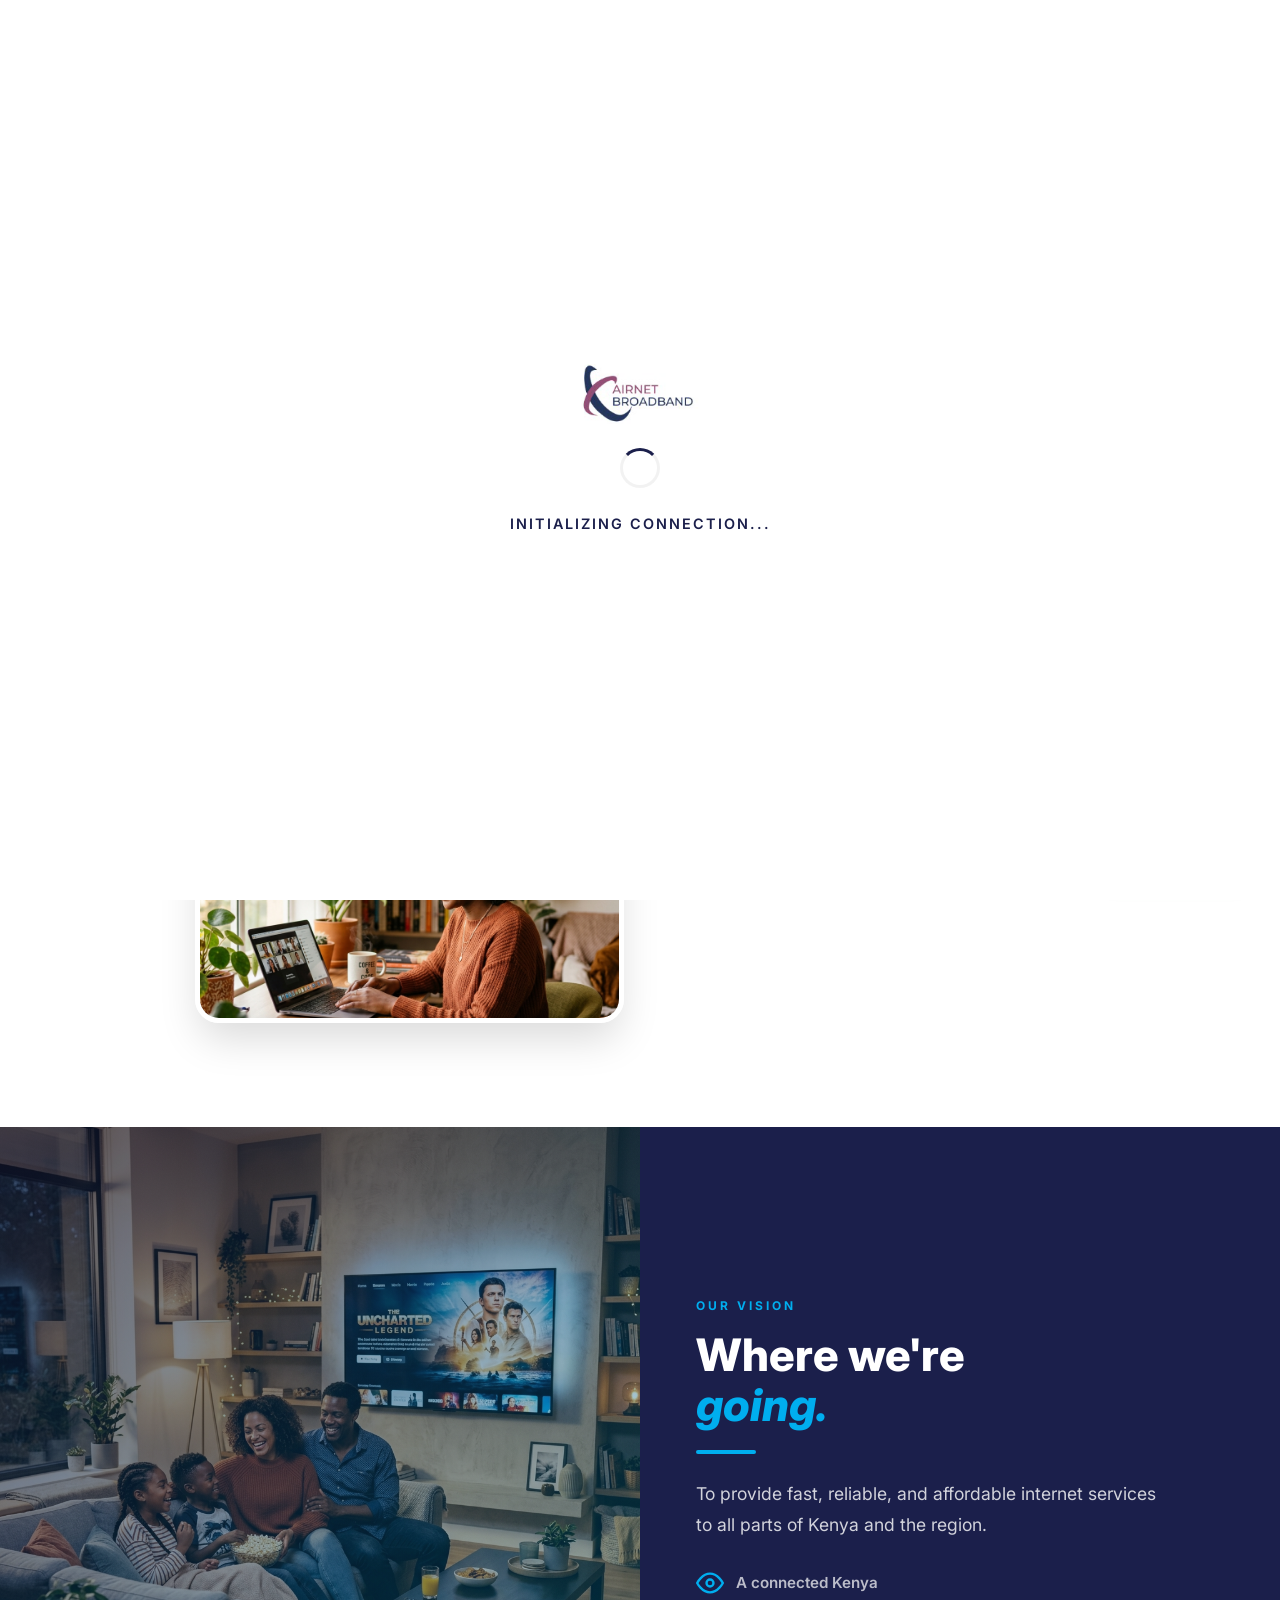
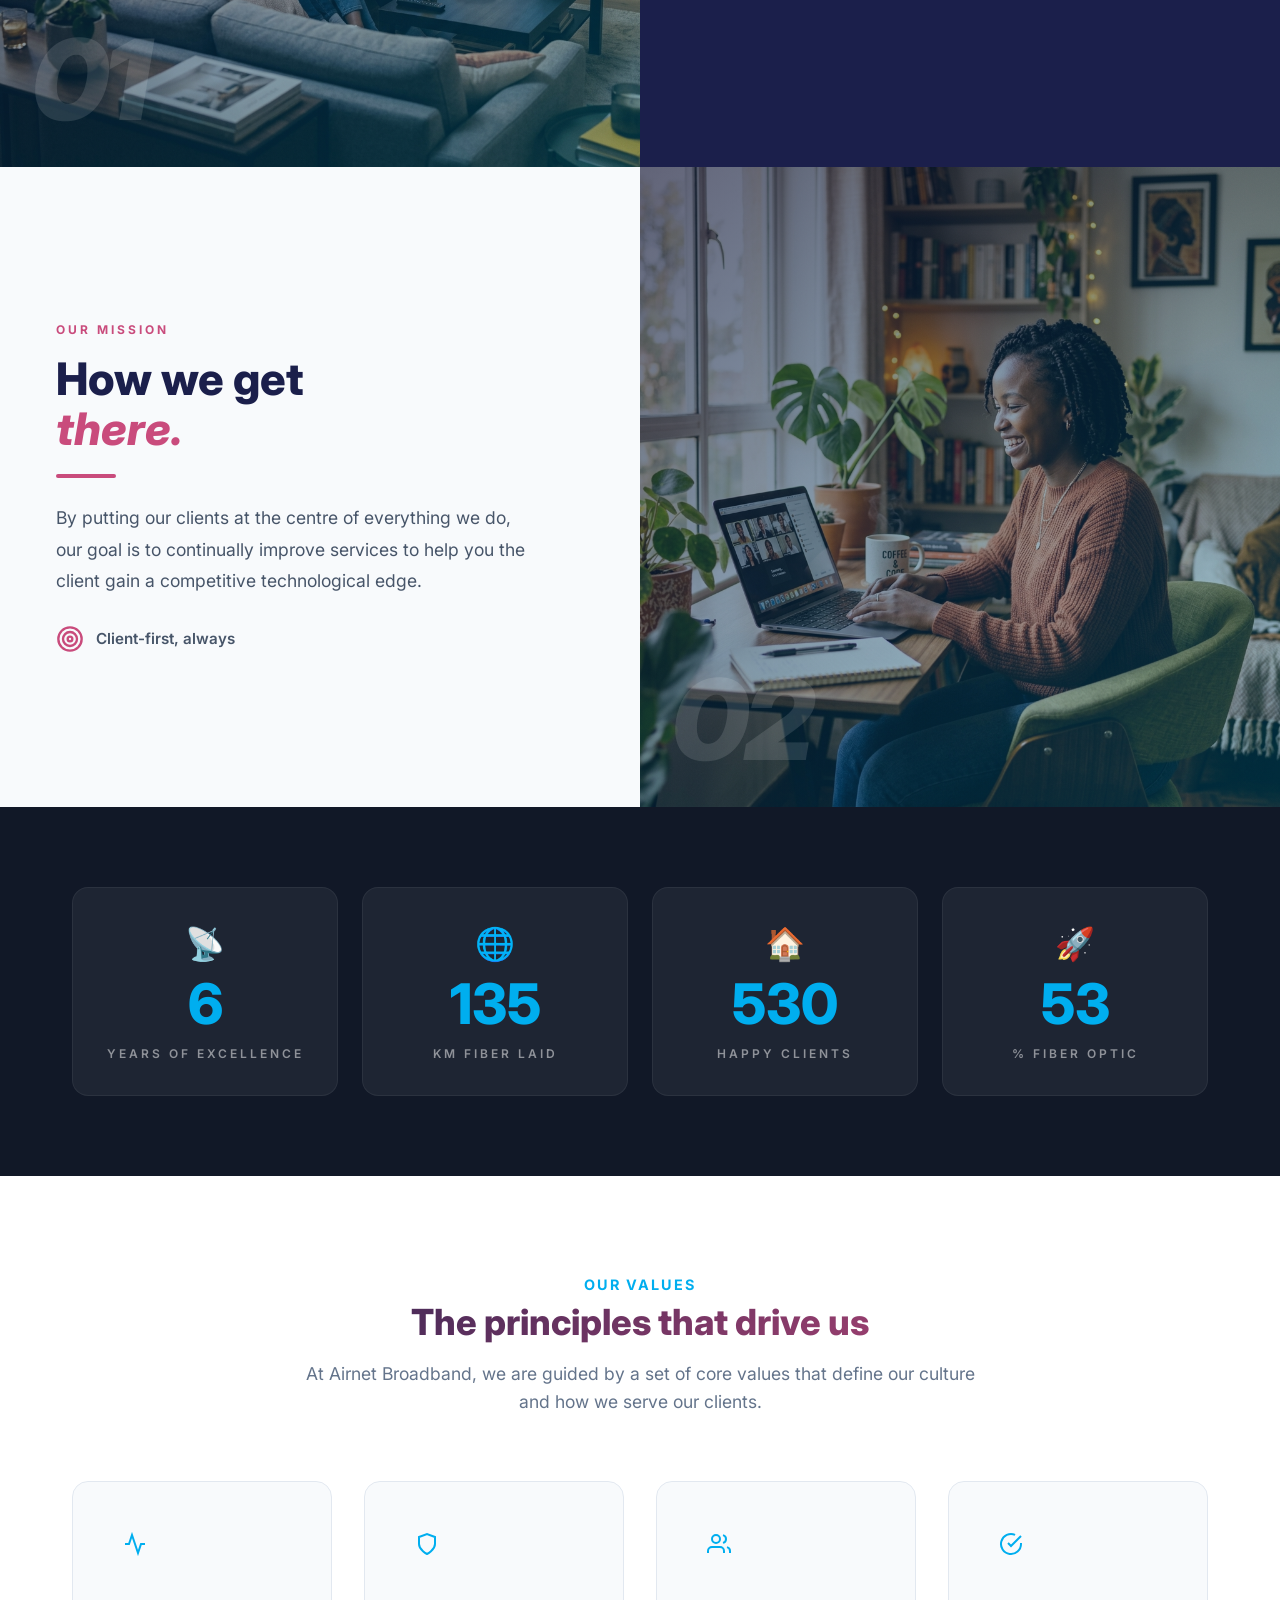
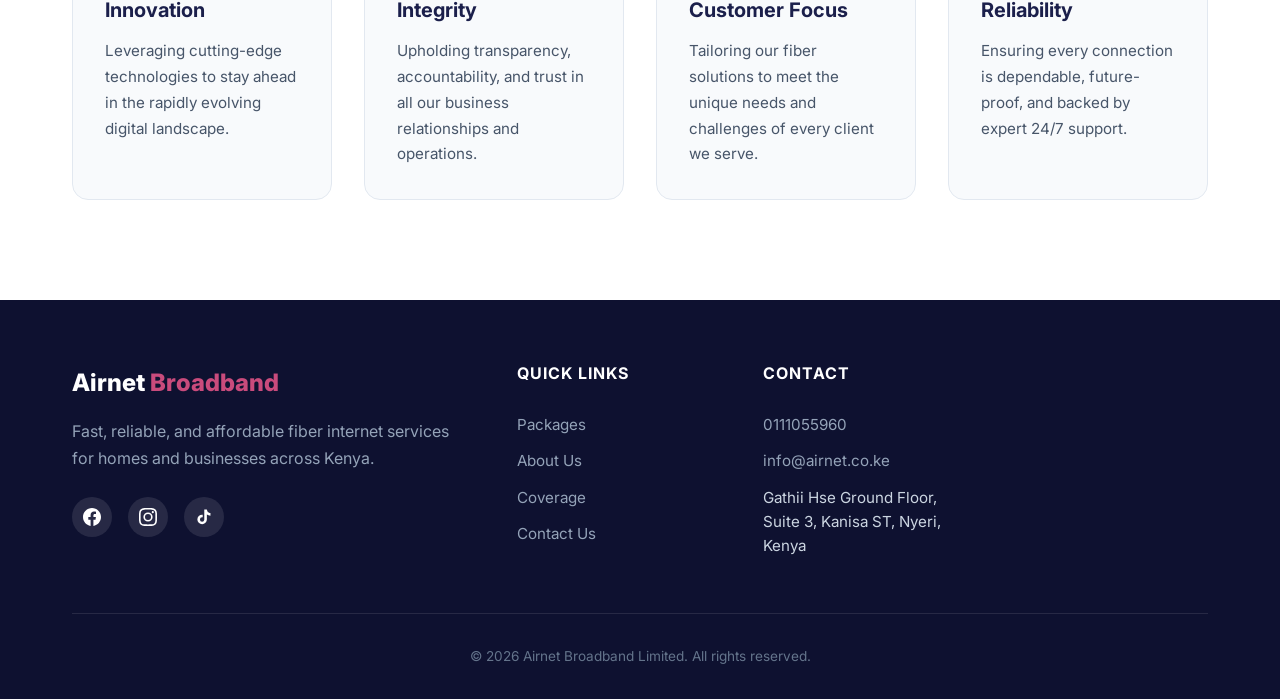
==== about.html @ 19ee801a "Update Instagram and TikTok social media links" ====
<!DOCTYPE html>
<html lang="en">
<head>
  <meta charset="UTF-8">
  <meta name="viewport" content="width=device-width, initial-scale=1.0">
  <meta name="description" content="Airnet Broadband - Fast, reliable, and affordable fiber internet services in Kenya.">
  <title>About Us | Airnet Broadband</title>
  <link rel="stylesheet" href="css/airnet-style.css">
  <link rel="icon" type="image/png" href="assets/logo.png">
</head>
<body>
  <!-- Preloader -->
  <div id="preloader" class="preloader">
    <div class="preloader-content">
      <div class="logo-wrapper">
        <img src="assets/airnet_logo_vector.svg" alt="Airnet Broadband" onerror="this.src='assets/logo.png'">
        <div class="logo-shimmer"></div>
      </div>
      <div class="loader-spinner"></div>
      <p>Initializing Connection...</p>
    </div>
  </div>

  <!-- Embedded Content Data (Fallback) -->
  <script>
    window.AIRNET_DATA = {
      "company": {
        "name": "Airnet Broadband",
        "tagline": "Fast. Reliable. Affordable Internet",
        "about": "AirNet Broadband Limited is a privately owned Kenyan Internet Service Provider (ISP) offering Fiber and wireless internet services in Kenya.",
        "vision": "To provide fast, reliable, and affordable internet services to all parts of Kenya and the region.",
        "mission": "By putting our clients at the centre of everything we do, our goal is to continually improve services to help you the client gain a competitive technological edge."
      },
      "contact": {
        "phone": "0111055960",
        "whatsapp": "254711859885",
        "supportEmail": "info@airnet.co.ke",
        "operationsEmail": "operations@airnet.co.ke",
        "location": "Gathii Hse Ground Floor, Suite 3, Kanisa ST, Nyeri, Kenya",
        "socialMedia": { "facebook": "https://facebook.com/airnetke", "instagram": "https://www.instagram.com/airnetke?igsh=MWVpNWZsZzNxcWdibA==", "tiktok": "https://www.tiktok.com/@airnetke?_r=1&_t=ZS-95uq0iwRGdN" }
      }
    };
  </script>

  <!-- Top Bar -->
  <div class="top-bar">
    <div class="container">
      <div class="top-bar-left">
        <a href="#" id="topbar-phone">
          <svg width="14" height="14" viewBox="0 0 24 24" fill="none" stroke="currentColor" stroke-width="2"><path d="M22 16.92v3a2 2 0 0 1-2.18 2 19.79 19.79 0 0 1-8.63-3.07 19.5 19.5 0 0 1-6-6 19.79 19.79 0 0 1-3.07-8.67A2 2 0 0 1 4.11 2h3a2 2 0 0 1 2 1.72c.127.96.361 1.903.7 2.81a2 2 0 0 1-.45 2.11L8.09 9.91a16 16 0 0 0 6 6l1.27-1.27a2 2 0 0 1 2.11-.45c.907.339 1.85.573 2.81.7A2 2 0 0 1 22 16.92z"/></svg>
          <span id="topbar-phone-text"></span>
        </a>
        <a href="#" id="topbar-email">
          <svg width="14" height="14" viewBox="0 0 24 24" fill="none" stroke="currentColor" stroke-width="2"><path d="M4 4h16c1.1 0 2 .9 2 2v12c0 1.1-.9 2-2 2H4c-1.1 0-2-.9-2-2V6c0-1.1.9-2 2-2z"/><polyline points="22,6 12,13 2,6"/></svg>
          <span id="topbar-email-text"></span>
        </a>
      </div>
      <div class="top-bar-right">
        <div class="top-bar-social" id="topbar-social"></div>
      </div>
    </div>
  </div>

  <!-- Navigation -->
  <nav class="navbar" id="navbar">
    <div class="container">
      <a href="index.html" class="nav-logo">
        <img src="assets/logo.png" alt="Airnet Broadband" onerror="this.style.display='none'">
        <div class="nav-logo-text">Airnet <span>Broadband</span></div>
      </a>
      <div class="nav-links" id="nav-links">
        <a href="index.html#packages">Packages</a>
        <a href="services.html">Services</a>
        <a href="about.html" class="active">About Us</a>
        <a href="index.html#coverage">Coverage</a>
        <a href="contact.html">Contact</a>
        <a href="contact.html" class="btn btn-primary nav-cta">Book a Consultation</a>
      </div>
      <div class="hamburger" id="hamburger">
        <span></span>
        <span></span>
        <span></span>
      </div>
    </div>
  </nav>
  <div class="nav-overlay" id="nav-overlay"></div>

  <!-- ===== ABOUT HERO ===== -->
  <section class="hero-sub" style="background: linear-gradient(rgba(14, 17, 48, 0.8), rgba(14, 17, 48, 0.8)), url('assets/hero-bg.png'); padding: 120px 0 80px; text-align: center; color: var(--white);">
    <div class="container">
      <h1 class="fade-in" style="color: var(--white); font-size: 3.5rem; font-weight: 800; margin-bottom: 1rem;">Our Story</h1>
      <p class="fade-in" style="max-width: 700px; margin: 0 auto; opacity: 0.9; font-size: 1.2rem;">Connecting communities and empowering businesses with world-class fiber connectivity.</p>
    </div>
  </section>

  <!-- ===== ABOUT SECTION ===== -->
  <section class="section" id="about">
    <div class="container">
      <div class="about-grid">
        <div class="about-images reveal-left">
          <img src="assets/about-1.png" alt="Family streaming movie" class="about-img-main">
          <img src="assets/about-2.png" alt="Professional working" class="about-img-float">
          <div class="about-experience-badge">
            <span class="badge-number">100%</span>
            <span class="badge-text">Fiber Optic<br>Network</span>
          </div>
        </div>
        <div class="about-text-content reveal-right">
          <h3 class="about-subtitle" style="color: var(--sky-blue);">Who We Are</h3>
          <h2 class="about-title">Experience the future of connectivity.</h2>
          <div class="about-text-wrapper" id="about-text">
            <!-- Text will be populated by main.js with word-reveal animation -->
          </div>
        </div>
      </div>
    </div>
  </section>

  <!-- ===== VISION & MISSION SECTION ===== -->
  <section class="vm-section">

    <!-- VISION PANEL -->
    <div class="vm-panel reveal-left">
      <div class="vm-image-side">
        <img src="assets/about-1.png" alt="Our Vision">
        <div class="vm-image-overlay">
          <span class="vm-overlay-label">01</span>
        </div>
      </div>
      <div class="vm-text-side vm-text-dark">
        <div class="vm-text-inner">
          <span class="vm-tag" style="color: var(--sky-blue);">Our Vision</span>
          <h2 class="vm-heading">Where we're<br><em>going.</em></h2>
          <div class="vm-accent-line" style="background: var(--sky-blue);"></div>
          <p class="vm-body" id="vision-text">To provide fast, reliable, and affordable internet services to all parts of Kenya and the region.</p>
          <div class="vm-icon-row">
            <svg width="28" height="28" viewBox="0 0 24 24" fill="none" stroke="var(--sky-blue)" stroke-width="2"><path d="M1 12s4-8 11-8 11 8 11 8-4 8-11 8-11-8-11-8z"/><circle cx="12" cy="12" r="3"/></svg>
            <span>A connected Kenya</span>
          </div>
        </div>
      </div>
    </div>

    <!-- MISSION PANEL -->
    <div class="vm-panel vm-panel-reverse reveal-right">
      <div class="vm-text-side vm-text-light">
        <div class="vm-text-inner">
          <span class="vm-tag" style="color: var(--accent);">Our Mission</span>
          <h2 class="vm-heading">How we get<br><em>there.</em></h2>
          <div class="vm-accent-line" style="background: var(--accent);"></div>
          <p class="vm-body" id="mission-text">By putting our clients at the centre of everything we do, our goal is to continually improve services to help you gain a competitive technological edge.</p>
          <div class="vm-icon-row">
            <svg width="28" height="28" viewBox="0 0 24 24" fill="none" stroke="var(--accent)" stroke-width="2"><circle cx="12" cy="12" r="10"/><circle cx="12" cy="12" r="6"/><circle cx="12" cy="12" r="2"/></svg>
            <span>Client-first, always</span>
          </div>
        </div>
      </div>
      <div class="vm-image-side">
        <img src="assets/about-2.png" alt="Our Mission">
        <div class="vm-image-overlay">
          <span class="vm-overlay-label">02</span>
        </div>
      </div>
    </div>

  </section>

  <!-- ===== STATS SECTION ===== -->
  <section class="stats-section">
    <div class="container">
      <div class="stats-grid">
        <div class="stat-card reveal reveal-delay-1">
          <div class="stat-card-icon">📡</div>
          <h2 class="counter" data-target="10">0</h2>
          <p>Years of Excellence</p>
        </div>
        <div class="stat-card reveal reveal-delay-2">
          <div class="stat-card-icon">🌐</div>
          <h2 class="counter" data-target="250">0</h2>
          <p>KM Fiber Laid</p>
        </div>
        <div class="stat-card reveal reveal-delay-3">
          <div class="stat-card-icon">🏠</div>
          <h2 class="counter" data-target="1000">0</h2>
          <p>Happy Clients</p>
        </div>
        <div class="stat-card reveal reveal-delay-4">
          <div class="stat-card-icon">🚀</div>
          <h2 class="counter" data-target="100">0</h2>
          <p>% Fiber Optic</p>
        </div>
      </div>
    </div>
  </section>


  <!-- ===== VALUES SECTION ===== -->
  <section class="values-section">
    <div class="container">
      <div class="section-title">
        <h3 class="about-subtitle" style="color: var(--sky-blue); text-align: center;">Our Values</h3>
        <h2 style="text-align: center; margin-bottom: 1rem;">The principles that drive us</h2>
        <p style="text-align: center; max-width: 700px; margin: 0 auto;">At Airnet Broadband, we are guided by a set of core values that define our culture and how we serve our clients.</p>
      </div>
      <div class="values-grid">
        <div class="value-card reveal reveal-delay-1">
          <div class="value-icon">
            <svg width="24" height="24" viewBox="0 0 24 24" fill="none" stroke="currentColor" stroke-width="2"><polyline points="22 12 18 12 15 21 9 3 6 12 2 12"/></svg>
          </div>
          <h4>Innovation</h4>
          <p>Leveraging cutting-edge technologies to stay ahead in the rapidly evolving digital landscape.</p>
        </div>
        <div class="value-card reveal reveal-delay-2">
          <div class="value-icon">
            <svg width="24" height="24" viewBox="0 0 24 24" fill="none" stroke="currentColor" stroke-width="2"><path d="M12 22s8-4 8-10V5l-8-3-8 3v7c0 6 8 10 8 10z"/></svg>
          </div>
          <h4>Integrity</h4>
          <p>Upholding transparency, accountability, and trust in all our business relationships and operations.</p>
        </div>
        <div class="value-card reveal reveal-delay-3">
          <div class="value-icon">
            <svg width="24" height="24" viewBox="0 0 24 24" fill="none" stroke="currentColor" stroke-width="2"><path d="M17 21v-2a4 4 0 0 0-4-4H5a4 4 0 0 0-4 4v2"/><circle cx="9" cy="7" r="4"/><path d="M23 21v-2a4 4 0 0 0-3-3.87"/><path d="M16 3.13a4 4 0 0 1 0 7.75"/></svg>
          </div>
          <h4>Customer Focus</h4>
          <p>Tailoring our fiber solutions to meet the unique needs and challenges of every client we serve.</p>
        </div>
        <div class="value-card reveal reveal-delay-4">
          <div class="value-icon">
            <svg width="24" height="24" viewBox="0 0 24 24" fill="none" stroke="currentColor" stroke-width="2"><path d="M22 11.08V12a10 10 0 1 1-5.93-9.14"/><polyline points="22 4 12 14.01 9 11.01"/></svg>
          </div>
          <h4>Reliability</h4>
          <p>Ensuring every connection is dependable, future-proof, and backed by expert 24/7 support.</p>
        </div>
      </div>
    </div>
  </section>

  <!-- ===== FOOTER ===== -->
  <footer class="footer">
    <div class="container">
      <div class="footer-grid">
        <div class="footer-brand">
          <div class="footer-logo-text">Airnet <span>Broadband</span></div>
          <p>Fast, reliable, and affordable fiber internet services for homes and businesses across Kenya.</p>
          <div class="footer-social" id="footer-social"></div>
        </div>
        <div class="footer-col">
          <h4>Quick Links</h4>
          <a href="index.html#packages">Packages</a>
          <a href="about.html">About Us</a>
          <a href="index.html#coverage">Coverage</a>
          <a href="index.html#contact">Contact Us</a>
        </div>
        <div class="footer-col">
          <h4>Contact</h4>
          <a href="#" id="footer-phone"></a>
          <a href="#" id="footer-email"></a>
          <p id="footer-location" style="padding: 6px 0; font-size: 0.95rem;"></p>
        </div>
      </div>
      <div class="footer-bottom">
        <p>&copy; <span id="footer-year"></span> Airnet Broadband Limited. All rights reserved.</p>
      </div>
    </div>
  </footer>
  <script>document.getElementById('footer-year').textContent = new Date().getFullYear();</script>

  <!-- WhatsApp Floating Button -->
  <a href="#" class="whatsapp-float" id="whatsapp-float" target="_blank" title="Chat on WhatsApp">
    <span class="whatsapp-float-text">Chat with us</span>
    <svg viewBox="0 0 24 24" fill="currentColor"><path d="M17.472 14.382c-.297-.149-1.758-.867-2.03-.967-.273-.099-.471-.148-.67.15-.197.297-.767.966-.94 1.164-.173.199-.347.223-.644.075-.297-.15-1.255-.463-2.39-1.475-.883-.788-1.48-1.761-1.653-2.059-.173-.297-.018-.458.13-.606.134-.133.298-.347.446-.52.149-.174.198-.298.298-.497.099-.198.05-.371-.025-.52-.075-.149-.669-1.612-.916-2.207-.242-.579-.487-.5-.669-.51-.173-.008-.371-.01-.57-.01-.198 0-.52.074-.792.372-.272.297-1.04 1.016-1.04 2.479 0 1.462 1.065 2.875 1.213 3.074.149.198 2.096 3.2 5.077 4.487.709.306 1.262.489 1.694.625.712.227 1.36.195 1.871.118.571-.085 1.758-.719 2.006-1.413.248-.694.248-1.289.173-1.413-.074-.124-.272-.198-.57-.347m-5.421 7.403h-.004a9.87 9.87 0 0 1-5.031-1.378l-.361-.214-3.741.982.998-3.648-.235-.374a9.86 9.86 0 0 1-1.51-5.26c.001-5.45 4.436-9.884 9.888-9.884 2.64 0 5.122 1.03 6.988 2.898a9.825 9.825 0 0 1 2.893 6.994c-.003 5.45-4.437 9.884-9.885 9.884m8.413-18.297A11.815 11.815 0 0 0 12.05 0C5.495 0 .16 5.335.157 11.892c0 2.096.547 4.142 1.588 5.945L.057 24l6.305-1.654a11.882 11.882 0 0 0 5.683 1.448h.005c6.554 0 11.89-5.335 11.893-11.893a11.821 11.821 0 0 0-3.48-8.413z"/></svg>
  </a>

  <script src="js/main.js"></script>
</body>
</html>
---- css/airnet-style.css ----
/* ============================================
   AIRNET BROADBAND - Design System & Styles
   ============================================ */

/* ---------- Google Fonts ---------- */
@import url('https://fonts.googleapis.com/css2?family=Inter:wght@300;400;500;600;700;800;900&display=swap');

/* ---------- Scroll Reveal Animations ---------- */
@keyframes bounceReveal {
  0%   { opacity: 0; transform: translateY(60px) scale(0.95); }
  60%  { opacity: 1; transform: translateY(-10px) scale(1.01); }
  80%  { transform: translateY(5px) scale(0.99); }
  100% { opacity: 1; transform: translateY(0) scale(1); }
}

@keyframes slideRevealLeft {
  0%   { opacity: 0; transform: translateX(-50px); }
  60%  { opacity: 1; transform: translateX(8px); }
  100% { opacity: 1; transform: translateX(0); }
}

@keyframes slideRevealRight {
  0%   { opacity: 0; transform: translateX(50px); }
  60%  { opacity: 1; transform: translateX(-8px); }
  100% { opacity: 1; transform: translateX(0); }
}

.reveal {
  opacity: 0;
  transform: translateY(60px) scale(0.95);
}

.reveal.revealed {
  animation: bounceReveal 0.75s cubic-bezier(0.22, 1, 0.36, 1) forwards;
}

.reveal-left {
  opacity: 0;
  transform: translateX(-50px);
}

.reveal-left.revealed {
  animation: slideRevealLeft 0.7s cubic-bezier(0.22, 1, 0.36, 1) forwards;
}

.reveal-right {
  opacity: 0;
  transform: translateX(50px);
}

.reveal-right.revealed {
  animation: slideRevealRight 0.7s cubic-bezier(0.22, 1, 0.36, 1) forwards;
}

.reveal-delay-1 { animation-delay: 0.1s !important; }
.reveal-delay-2 { animation-delay: 0.2s !important; }
.reveal-delay-3 { animation-delay: 0.3s !important; }
.reveal-delay-4 { animation-delay: 0.4s !important; }

/* ---------- CSS Custom Properties ---------- */
:root {
  /* Brand Colors */
  --primary: #1B1F4B;
  --primary-light: #2A2F6B;
  --primary-dark: #0E1130;
  --accent: #C94B7C;
  --accent-light: #E06B9A;
  --accent-dark: #A03560;
  --purple: #7B3FA0;
  --sky-blue: #00AEEF;

  /* Neutrals */
  --white: #FFFFFF;
  --gray-50: #F8FAFC;
  --gray-100: #F1F5F9;
  --gray-200: #E2E8F0;
  --gray-300: #CBD5E1;
  --gray-400: #94A3B8;
  --gray-500: #64748B;
  --gray-600: #475569;
  --gray-700: #334155;
  --gray-800: #1E293B;
  --gray-900: #0F172A;

  /* Functional */
  --whatsapp: #25D366;
  --whatsapp-dark: #1DA851;
  --success: #10B981;
  --warning: #F59E0B;
  --error: #EF4444;

  /* Typography */
  --font-family: 'Inter', -apple-system, BlinkMacSystemFont, sans-serif;

  /* Spacing */
  --space-xs: 0.25rem;
  --space-sm: 0.5rem;
  --space-md: 1rem;
  --space-lg: 1.5rem;
  --space-xl: 2rem;
  --space-2xl: 3rem;
  --space-3xl: 4rem;

  /* Border Radius */
  --radius-sm: 6px;
  --radius-md: 10px;
  --radius-lg: 16px;
  --radius-xl: 24px;
  --radius-full: 9999px;

  /* Shadows */
  --shadow-sm: 0 1px 2px rgba(0, 0, 0, 0.05);
  --shadow-md: 0 4px 6px -1px rgba(0, 0, 0, 0.08), 0 2px 4px -2px rgba(0, 0, 0, 0.05);
  --shadow-lg: 0 10px 25px -3px rgba(0, 0, 0, 0.1), 0 4px 6px -2px rgba(0, 0, 0, 0.05);
  --shadow-xl: 0 20px 40px -5px rgba(0, 0, 0, 0.15);

  /* Transitions */
  --transition-fast: 150ms ease;
  --transition-base: 250ms ease;
  --transition-slow: 350ms ease;

  /* Layout */
  --max-width: 1200px;
  --nav-height: 72px;
}

/* ---------- Reset ---------- */
*, *::before, *::after {
  margin: 0;
  padding: 0;
  box-sizing: border-box;
}

html {
  scroll-behavior: smooth;
  -webkit-font-smoothing: antialiased;
  -moz-osx-font-smoothing: grayscale;
}

body {
  font-family: var(--font-family);
  font-size: 16px;
  line-height: 1.6;
  color: var(--gray-800);
  background-color: var(--white);
}

a {
  text-decoration: none;
  color: inherit;
  transition: color var(--transition-fast);
}

ul, ol { list-style: none; }

img {
  max-width: 100%;
  height: auto;
  display: block;
}

button {
  cursor: pointer;
  border: none;
  background: none;
  font-family: inherit;
  font-size: inherit;
}

input, textarea, select {
  font-family: inherit;
  font-size: inherit;
}

/* ---------- Typography ---------- */
h1, h2, h3, h4, h5, h6 {
  font-weight: 700;
  line-height: 1.2;
  color: var(--primary);
}

h1 { font-size: 3rem; }
h2 { font-size: 2.25rem; }
h3 { font-size: 1.5rem; }
h4 { font-size: 1.25rem; }

/* ---------- Utilities ---------- */
.container {
  max-width: var(--max-width);
  margin: 0 auto;
  padding: 0 var(--space-xl);
}

.section {
  padding: var(--space-3xl) 0;
}

.section-title {
  text-align: center;
  margin-bottom: var(--space-2xl);
}

.section-title h2 {
  font-size: 2.25rem;
  font-weight: 800;
  margin-bottom: var(--space-sm);
  background: linear-gradient(135deg, var(--primary), var(--accent));
  -webkit-background-clip: text;
  -webkit-text-fill-color: transparent;
  background-clip: text;
}

.section-title p {
  color: var(--gray-500);
  font-size: 1.1rem;
  max-width: 600px;
  margin: 0 auto;
}

/* ---------- Buttons ---------- */
.btn {
  display: inline-flex;
  align-items: center;
  justify-content: center;
  gap: 12px;
  padding: 14px 32px;
  border-radius: var(--radius-full);
  font-weight: 600;
  font-size: 1rem;
  transition: all var(--transition-base);
  white-space: nowrap;
}

.btn svg {
  width: 20px;
  height: 20px;
  flex-shrink: 0;
}

.btn-primary {
  background: linear-gradient(135deg, var(--primary), var(--primary-light));
  color: var(--white);
  box-shadow: 0 4px 15px rgba(27, 31, 75, 0.3);
}
.btn-primary:hover {
  transform: translateY(-2px);
  box-shadow: 0 6px 20px rgba(27, 31, 75, 0.4);
}

.btn-whatsapp {
  background: #25D366;
  color: var(--white);
  box-shadow: 0 4px 15px rgba(37, 211, 102, 0.3);
}
.btn-whatsapp:hover {
  background: #1DA851;
  transform: translateY(-2px);
  box-shadow: 0 6px 20px rgba(37, 211, 102, 0.4);
}

.btn-accent {
  background: linear-gradient(135deg, var(--accent), var(--purple));
  color: var(--white);
  box-shadow: 0 4px 15px rgba(201, 75, 124, 0.3);
}
.btn-accent:hover {
  transform: translateY(-2px);
  box-shadow: 0 6px 20px rgba(201, 75, 124, 0.4);
}

.btn-outline {
  border: 2px solid var(--primary);
  color: var(--primary);
  background: transparent;
}
.btn-outline:hover {
  background: var(--primary);
  color: var(--white);
}

.btn-outline-white {
  border: 2px solid var(--white);
  color: var(--white);
  background: transparent;
}
.btn-outline-white:hover {
  background: var(--white);
  color: var(--primary);
}

/* ---------- Top Bar ---------- */
.top-bar {
  background: var(--primary);
  color: var(--white);
  padding: 8px 0;
  font-size: 0.85rem;
}

.top-bar .container {
  display: flex;
  justify-content: space-between;
  align-items: center;
  flex-wrap: wrap;
  gap: var(--space-sm);
}

.top-bar-left,
.top-bar-right {
  display: flex;
  align-items: center;
  gap: var(--space-lg);
}

.top-bar a {
  color: var(--gray-300);
  display: flex;
  align-items: center;
  gap: 6px;
}
.top-bar a:hover { color: var(--white); }

.top-bar-social {
  display: flex;
  gap: var(--space-md);
}

.top-bar-social a {
  width: 28px;
  height: 28px;
  border-radius: 50%;
  background: rgba(255,255,255,0.1);
  display: flex;
  align-items: center;
  justify-content: center;
}
.top-bar-social a:hover {
  background: var(--accent);
}

.top-bar-social svg {
  width: 14px;
  height: 14px;
}

/* ---------- Navigation ---------- */
.navbar {
  background: var(--white);
  box-shadow: var(--shadow-sm);
  position: -webkit-sticky;
  position: sticky;
  top: 0;
  z-index: 1000;
  transition: box-shadow var(--transition-base);
}

.navbar.scrolled {
  box-shadow: var(--shadow-lg);
}

.navbar .container {
  display: flex;
  align-items: center;
  justify-content: space-between;
  height: var(--nav-height);
}

.nav-logo {
  display: flex;
  align-items: center;
  gap: var(--space-sm);
}

.nav-logo img {
  height: 45px;
  width: auto;
}

.nav-logo-text {
  font-size: 1.3rem;
  font-weight: 800;
  color: var(--primary);
}
.nav-logo-text span { color: var(--accent); }

.nav-links {
  display: flex;
  align-items: center;
  gap: var(--space-xl);
}

.nav-links a:not(.btn) {
  font-weight: 500;
  color: var(--gray-700);
  position: relative;
  padding: 8px 0;
}

.nav-links a:not(.btn)::after {
  content: '';
  position: absolute;
  bottom: 0;
  left: 0;
  width: 0;
  height: 2px;
  background: linear-gradient(135deg, var(--accent), var(--purple));
  transition: width var(--transition-base);
}

.nav-links a:not(.btn):hover::after,
.nav-links a:not(.btn).active::after {
  width: 100%;
}

.nav-links a:not(.btn):hover,
.nav-links a:not(.btn).active {
  color: var(--primary);
}

/* Nav Dropdown */
.nav-dropdown { position: relative; }

.nav-dropdown-trigger {
  display: flex;
  align-items: center;
  gap: 4px;
  cursor: pointer;
}

.nav-dropdown-trigger .chevron {
  width: 16px;
  height: 16px;
  transition: transform var(--transition-fast);
}

.nav-dropdown:hover .nav-dropdown-trigger .chevron {
  transform: rotate(180deg);
}

.nav-dropdown-menu {
  position: absolute;
  top: 100%;
  left: 50%;
  transform: translateX(-50%) translateY(10px);
  background: var(--white);
  border-radius: var(--radius-md);
  box-shadow: var(--shadow-xl);
  padding: var(--space-sm);
  min-width: 200px;
  opacity: 0;
  visibility: hidden;
  transition: all var(--transition-fast);
}

.nav-dropdown:hover .nav-dropdown-menu {
  opacity: 1;
  visibility: visible;
  transform: translateX(-50%) translateY(0);
}

.nav-dropdown-menu a {
  display: block;
  padding: 10px 16px;
  border-radius: var(--radius-sm);
  font-size: 0.95rem;
}
.nav-dropdown-menu a:hover {
  background: var(--gray-50);
}

.nav-cta { margin-left: var(--space-md); }

/* Hamburger */
.hamburger {
  display: none;
  flex-direction: column;
  gap: 5px;
  cursor: pointer;
  padding: 4px;
  z-index: 1001;
}

.hamburger span {
  width: 24px;
  height: 2.5px;
  background: var(--primary);
  border-radius: 2px;
  transition: all var(--transition-base);
}

.hamburger.active span:nth-child(1) {
  transform: rotate(45deg) translate(5px, 5px);
}
.hamburger.active span:nth-child(2) { opacity: 0; }
.hamburger.active span:nth-child(3) {
  transform: rotate(-45deg) translate(5px, -5px);
}

.nav-overlay {
  position: fixed;
  top: 0; left: 0;
  width: 100%; height: 100%;
  background: rgba(0, 0, 0, 0.5);
  z-index: 999;
  opacity: 0;
  visibility: hidden;
  transition: all var(--transition-base);
}
.nav-overlay.active { opacity: 1; visibility: visible; }

/* ---------- Page Header ---------- */
.page-header {
  background: linear-gradient(135deg, var(--primary), var(--primary-light));
  padding: var(--space-3xl) 0;
  text-align: center;
  position: relative;
  overflow: hidden;
}

.page-header::before {
  content: '';
  position: absolute;
  top: -50%;
  right: -10%;
  width: 400px;
  height: 400px;
  border-radius: 50%;
  background: rgba(201, 75, 124, 0.1);
}

.page-header::after {
  content: '';
  position: absolute;
  bottom: -30%;
  left: -5%;
  width: 300px;
  height: 300px;
  border-radius: 50%;
  background: rgba(123, 63, 160, 0.08);
}

.page-header h1 {
  color: var(--white);
  font-size: 2.5rem;
  font-weight: 800;
  position: relative;
  z-index: 1;
}

.page-header p {
  color: var(--gray-300);
  margin-top: var(--space-sm);
  font-size: 1.1rem;
  position: relative;
  z-index: 1;
}

/* ---------- Preloader ---------- */
.preloader {
  position: fixed;
  top: 0;
  left: 0;
  width: 100%;
  height: 100%;
  background: var(--white);
  z-index: 9999;
  display: flex;
  align-items: center;
  justify-content: center;
  transition: opacity 0.8s ease, visibility 0.8s ease;
}

.preloader-content {
  text-align: center;
  display: flex;
  flex-direction: column;
  align-items: center;
  gap: var(--space-lg);
}

.preloader-content img {
  height: 60px;
  animation: pulseLogo 2s infinite ease-in-out;
  position: relative;
  z-index: 1;
}

.logo-wrapper {
  position: relative;
  display: inline-block;
  overflow: hidden;
  border-radius: 8px; /* To contain the shimmer nicely */
}

.logo-shimmer {
  position: absolute;
  top: 0;
  left: -100%;
  width: 50%;
  height: 100%;
  background: linear-gradient(to right, transparent, rgba(255, 255, 255, 0.8), transparent);
  transform: skewX(-20deg);
  animation: sweepLight 2.5s infinite;
  z-index: 2;
}

@keyframes sweepLight {
  0% { left: -100%; }
  50% { left: 200%; }
  100% { left: 200%; }
}

.loader-spinner {
  width: 40px;
  height: 40px;
  border: 3px solid rgba(0, 0, 0, 0.05);
  border-top-color: var(--primary);
  border-radius: 50%;
  animation: spin 1s linear infinite;
}

.preloader-content p {
  color: var(--primary);
  font-weight: 600;
  font-size: 0.9rem;
  letter-spacing: 2px;
  text-transform: uppercase;
}

@keyframes spin { 100% { transform: rotate(360deg); } }
@keyframes pulseLogo {
  0%, 100% { transform: scale(1); opacity: 1; }
  50% { transform: scale(1.05); opacity: 0.8; }
}

/* ---------- Hero Section ---------- */
.hero {
  background: linear-gradient(rgba(10, 15, 44, 0.8), rgba(26, 31, 78, 0.7)), url('../assets/hero-bg.png') center/cover no-repeat;
  min-height: 60vh;
  display: flex;
  align-items: center;
  position: relative;
  overflow: hidden;
  padding: calc(var(--space-3xl) + 2rem) 0;
}

.hero::before {
  content: '';
  position: absolute;
  top: -20%;
  right: -15%;
  width: 600px;
  height: 600px;
  border-radius: 50%;
  background: radial-gradient(circle, rgba(201, 75, 124, 0.15), transparent 70%);
  animation: heroFloat 6s ease-in-out infinite;
}

.hero::after {
  content: '';
  position: absolute;
  bottom: -20%;
  left: -10%;
  width: 500px;
  height: 500px;
  border-radius: 50%;
  background: radial-gradient(circle, rgba(123, 63, 160, 0.1), transparent 70%);
  animation: heroFloat 8s ease-in-out infinite reverse;
}

@keyframes heroFloat {
  0%, 100% { transform: translateY(0) scale(1); }
  50% { transform: translateY(-30px) scale(1.05); }
}

.hero-content {
  position: relative;
  z-index: 1;
  text-align: center;
  max-width: 700px;
  margin: 0 auto;
}

.hero-content h1 {
  color: var(--white);
  font-size: 3.5rem;
  font-weight: 900;
  line-height: 1.1;
  margin-bottom: var(--space-lg);
}

.hero-content h1 .highlight {
  background: linear-gradient(135deg, var(--accent-light), var(--accent));
  -webkit-background-clip: text;
  -webkit-text-fill-color: transparent;
  background-clip: text;
}

.hero-content p {
  color: var(--gray-300);
  font-size: 1.2rem;
  margin-bottom: var(--space-2xl);
  line-height: 1.7;
}

.hero-buttons {
  display: flex;
  justify-content: center;
  gap: var(--space-md);
  flex-wrap: wrap;
}

/* ---------- Quick Links (Home) ---------- */
.quick-links {
  padding: var(--space-3xl) 0;
  background: var(--gray-50);
}

.quick-links-grid {
  display: grid;
  grid-template-columns: repeat(2, 1fr);
  gap: var(--space-xl);
  max-width: 800px;
  margin: 0 auto;
}

.quick-link-card {
  background: var(--white);
  border-radius: var(--radius-lg);
  padding: var(--space-2xl);
  text-align: center;
  box-shadow: var(--shadow-md);
  transition: all var(--transition-base);
  position: relative;
  overflow: hidden;
  cursor: pointer;
  display: block;
}

.quick-link-card::before {
  content: '';
  position: absolute;
  top: 0;
  left: 0;
  right: 0;
  height: 4px;
  background: linear-gradient(135deg, var(--accent), var(--purple));
  transform: scaleX(0);
  transition: transform var(--transition-base);
}

.quick-link-card:hover::before { transform: scaleX(1); }
.quick-link-card:hover {
  transform: translateY(-5px);
  box-shadow: var(--shadow-xl);
}

.quick-link-card .card-icon {
  width: 64px;
  height: 64px;
  margin: 0 auto var(--space-lg);
  background: linear-gradient(135deg, var(--primary), var(--primary-light));
  border-radius: var(--radius-lg);
  display: flex;
  align-items: center;
  justify-content: center;
}
.quick-link-card .card-icon svg {
  width: 32px;
  height: 32px;
  color: var(--white);
  fill: none;
  stroke: currentColor;
  stroke-width: 2;
}

.quick-link-card h3 {
  margin-bottom: var(--space-sm);
  font-size: 1.4rem;
}

.quick-link-card p {
  color: var(--gray-500);
  margin-bottom: var(--space-lg);
}

.quick-link-card .starting-price {
  font-size: 1.5rem;
  font-weight: 800;
  color: var(--accent);
}
.quick-link-card .starting-price span {
  font-size: 0.85rem;
  font-weight: 400;
  color: var(--gray-400);
}

/* ---------- Contact Strip (Home) ---------- */
.contact-strip {
  background: var(--white);
  padding: var(--space-2xl) 0;
  border-top: 1px solid var(--gray-200);
}

.contact-strip-grid {
  display: grid;
  grid-template-columns: repeat(3, 1fr);
  gap: var(--space-xl);
  text-align: center;
}

.contact-strip-item {
  display: flex;
  flex-direction: column;
  align-items: center;
  gap: var(--space-sm);
}

.contact-strip-item .icon-circle {
  width: 48px;
  height: 48px;
  border-radius: 50%;
  background: linear-gradient(135deg, var(--primary), var(--primary-light));
  display: flex;
  align-items: center;
  justify-content: center;
  margin-bottom: var(--space-xs);
}

.contact-strip-item .icon-circle svg {
  width: 22px;
  height: 22px;
  color: var(--white);
  fill: none;
  stroke: currentColor;
  stroke-width: 2;
}

.contact-strip-item .icon-circle.wa-green {
  background: linear-gradient(135deg, var(--whatsapp), var(--whatsapp-dark));
}

.contact-strip-item h4 {
  font-size: 0.9rem;
  color: var(--gray-500);
  text-transform: uppercase;
  letter-spacing: 1px;
  font-weight: 600;
}

.contact-strip-item a,
.contact-strip-item p {
  color: var(--gray-700);
  font-weight: 500;
}
.contact-strip-item a:hover { color: var(--accent); }

/* ---------- Package Cards ---------- */
.package-tabs {
  display: flex;
  justify-content: center;
  gap: var(--space-sm);
  margin-bottom: var(--space-2xl);
}

.package-tab {
  padding: 12px 32px;
  border-radius: var(--radius-full);
  font-weight: 600;
  font-size: 1rem;
  cursor: pointer;
  transition: all var(--transition-base);
  background: var(--gray-100);
  color: var(--gray-600);
}

.package-tab.active {
  background: linear-gradient(135deg, var(--primary), var(--primary-light));
  color: var(--white);
  box-shadow: 0 4px 15px rgba(27, 31, 75, 0.3);
}
.package-tab:hover:not(.active) { background: var(--gray-200); }

.packages-grid {
  display: grid;
  grid-template-columns: repeat(auto-fit, minmax(260px, 1fr));
  gap: var(--space-xl);
}

.package-card {
  background: var(--white);
  border-radius: var(--radius-lg);
  padding: var(--space-2xl);
  box-shadow: var(--shadow-md);
  transition: all var(--transition-base);
  position: relative;
  overflow: hidden;
  display: flex;
  flex-direction: column;
}

.package-card::before {
  content: '';
  position: absolute;
  top: 0; left: 0; right: 0;
  height: 4px;
  background: linear-gradient(135deg, var(--gray-300), var(--gray-400));
  transition: background var(--transition-base);
}

.package-card:hover {
  transform: translateY(-8px);
  box-shadow: var(--shadow-xl);
}

.package-card:hover::before {
  background: linear-gradient(135deg, var(--accent), var(--purple));
}

.package-card.highlighted {
  border: 2px solid var(--accent);
  transform: scale(1.02);
}

.package-card.highlighted::before {
  background: linear-gradient(135deg, var(--accent), var(--purple));
  height: 4px;
}

.package-card.highlighted .popular-badge { display: block; }

.popular-badge {
  display: none;
  position: absolute;
  top: 16px;
  right: 16px;
  background: linear-gradient(135deg, var(--accent), var(--purple));
  color: var(--white);
  padding: 4px 14px;
  border-radius: var(--radius-full);
  font-size: 0.75rem;
  font-weight: 700;
  text-transform: uppercase;
  letter-spacing: 0.5px;
}

.package-name {
  font-size: 1.1rem;
  font-weight: 700;
  color: var(--primary);
  margin-bottom: var(--space-xs);
}

.package-speed {
  font-size: 2.5rem;
  font-weight: 900;
  color: var(--primary);
  margin-bottom: var(--space-xs);
}
.package-speed span {
  font-size: 1rem;
  font-weight: 500;
  color: var(--gray-500);
}

.package-price {
  font-size: 1.8rem;
  font-weight: 800;
  color: var(--accent);
  margin-bottom: var(--space-xs);
}
.package-price .currency {
  font-size: 1rem;
  font-weight: 600;
}
.package-price .period {
  font-size: 0.85rem;
  font-weight: 400;
  color: var(--gray-400);
}

.package-divider {
  height: 1px;
  background: var(--gray-200);
  margin: var(--space-lg) 0;
}

.package-features {
  flex: 1;
  margin-bottom: var(--space-xl);
}

.package-features li {
  display: flex;
  align-items: center;
  gap: var(--space-sm);
  padding: 6px 0;
  color: var(--gray-600);
  font-size: 0.95rem;
}

.package-features li svg {
  width: 18px;
  height: 18px;
  color: var(--success);
  flex-shrink: 0;
  fill: none;
  stroke: currentColor;
  stroke-width: 2.5;
}

.package-card .btn {
  width: 100%;
  justify-content: center;
  padding: 14px 28px;
  font-size: 1rem;
}



/* ---------- About ---------- */
.about-grid {
  display: grid;
  grid-template-columns: 1fr 1fr;
  gap: var(--space-3xl);
  align-items: center;
}

@media (max-width: 900px) {
  .about-grid {
    grid-template-columns: 1fr;
    gap: var(--space-2xl);
  }
}

/* Option D: Stacked with peek */
.about-images {
  position: relative;
  display: flex;
  flex-direction: column;
  gap: 0;
  padding: 0 0 40px 0;
}

.about-img-main {
  width: 100%;
  height: 300px;
  object-fit: cover;
  border-radius: var(--radius-xl) var(--radius-xl) 0 0;
  box-shadow: var(--shadow-lg);
  display: block;
  position: relative;
  z-index: 2;
}

.about-img-float {
  width: 80%;
  height: 200px;
  object-fit: cover;
  border-radius: 0 0 var(--radius-xl) var(--radius-xl);
  border: 5px solid var(--white);
  box-shadow: var(--shadow-xl);
  display: block;
  margin-left: auto;
  margin-top: -2px; /* flush with main */
  position: relative;
  z-index: 3;
  /* Peeks slightly to the right */
  transform: translateX(16px);
  border-top: none;
}

.about-experience-badge {
  position: absolute;
  top: 20px;
  left: -20px;
  background: linear-gradient(135deg, var(--accent), var(--purple));
  color: var(--white);
  padding: var(--space-lg);
  border-radius: 50%;
  width: 120px;
  height: 120px;
  display: flex;
  flex-direction: column;
  justify-content: center;
  align-items: center;
  text-align: center;
  box-shadow: var(--shadow-md);
  z-index: 4;
}

.about-experience-badge .badge-number {
  font-size: 1.6rem;
  font-weight: 900;
  line-height: 1;
}

.about-experience-badge .badge-text {
  font-size: 0.7rem;
  font-weight: 600;
  margin-top: 5px;
  line-height: 1.2;

}

.about-subtitle {
  color: var(--accent);
  text-transform: uppercase;
  letter-spacing: 2px;
  font-size: 0.9rem;
  margin-bottom: var(--space-sm);
}

.about-title {
  font-size: 2.5rem;
  color: var(--primary-dark);
  margin-bottom: var(--space-lg);
  line-height: 1.2;
}

.about-text-wrapper {
  font-size: 1.1rem;
  color: var(--gray-600);
  line-height: 1.8;
  margin-bottom: var(--space-xl);
}

.reveal-word {
  display: inline-block;
  opacity: 0;
  transform: translateY(20px);
  transition: opacity 0.5s ease, transform 0.5s ease;
}

.reveal-word.revealed {
  opacity: 1;
  transform: translateY(0);
}

.about-cards {
  display: flex;
  flex-direction: column;
  gap: var(--space-lg);
}

.about-card {
  display: flex;
  gap: var(--space-md);
  background: var(--white);
  padding: var(--space-lg);
  border-radius: var(--radius-lg);
  box-shadow: var(--shadow-sm);
  transition: all var(--transition-base);
  border-left: 4px solid var(--accent);
}

.about-card:hover {
  box-shadow: var(--shadow-md);
  transform: translateX(10px);
}

.about-card:nth-child(2) {
  border-left-color: var(--purple);
}

.about-icon {
  background: var(--gray-50);
  width: 50px;
  height: 50px;
  display: flex;
  align-items: center;
  justify-content: center;
  border-radius: 50%;
  flex-shrink: 0;
}

.about-card:nth-child(1) .about-icon { color: var(--accent); }
.about-card:nth-child(2) .about-icon { color: var(--purple); }

.about-card-text h4 {
  font-size: 1.2rem;
  margin-bottom: var(--space-xs);
  color: var(--primary);
}

.about-card-text p {
  color: var(--gray-600);
  line-height: 1.6;
  font-size: 0.95rem;
  margin: 0;
}

/* --- About Teaser --- */
.about-teaser-grid {
  display: grid;
  grid-template-columns: 1.1fr 0.9fr;
  gap: var(--space-3xl);
  align-items: center;
}

@media (max-width: 900px) {
  .about-teaser-grid {
    grid-template-columns: 1fr;
    gap: var(--space-2xl);
  }
  .about-teaser-image {
    order: 2;
  }
}

.about-teaser-image img {
  width: 100%;
  border-radius: var(--radius-xl);
  box-shadow: var(--shadow-lg);
}

.about-teaser-text .about-subtitle {
  color: var(--sky-blue);
  font-weight: 700;
  text-transform: uppercase;
  letter-spacing: 1px;
}

.about-teaser-text .about-title {
  color: var(--primary);
}

.about-teaser-text p {
  color: var(--gray-600);
  line-height: 1.8;
  margin-bottom: var(--space-xl);
  font-size: 1.1rem;
}

/* --- Stats Section --- */
.stats-section {
  padding: 80px 0;
  background: #111827;
  color: var(--white);
  text-align: center;
}

.stats-grid {
  display: grid;
  grid-template-columns: repeat(auto-fit, minmax(220px, 1fr));
  gap: 24px;
}

.stat-card {
  background: #1e2533;
  border-radius: var(--radius-lg);
  padding: 40px 24px 32px;
  border: 1px solid rgba(255,255,255,0.06);
  transition: transform 0.3s ease, box-shadow 0.3s ease, border-color 0.3s ease;
  display: flex;
  flex-direction: column;
  align-items: center;
  gap: 12px;
}

.stat-card:hover {
  transform: translateY(-8px);
  box-shadow: 0 20px 40px rgba(0, 174, 239, 0.15);
  border-color: rgba(0, 174, 239, 0.3);
}

.stat-card-icon {
  font-size: 2rem;
  line-height: 1;
  margin-bottom: 4px;
}

.stat-card h2 {
  font-size: 3.5rem;
  font-weight: 800;
  color: var(--sky-blue);
  line-height: 1;
  margin: 0;
  font-family: var(--font-family);
}

.stat-card p {
  font-size: 0.75rem;
  text-transform: uppercase;
  letter-spacing: 3px;
  color: rgba(255,255,255,0.5);
  font-weight: 600;
  margin: 0;
}

/* --- Values Section --- */
.values-section {
  padding: 100px 0;
  background-color: var(--white);
}

.values-grid {
  display: grid;
  grid-template-columns: repeat(auto-fit, minmax(260px, 1fr));
  gap: var(--space-xl);
  margin-top: var(--space-3xl);
}

.value-card {
  padding: var(--space-xl);
  background: var(--gray-50);
  border-radius: var(--radius-lg);
  transition: transform var(--transition-base), box-shadow var(--transition-base);
  border: 1px solid var(--gray-200);
}

.value-card:hover {
  transform: translateY(-10px);
  box-shadow: var(--shadow-lg);
  border-color: var(--sky-blue);
}

.value-icon {
  width: 60px;
  height: 60px;
  background: var(--sky-blue-light);
  color: var(--sky-blue);
  display: flex;
  align-items: center;
  justify-content: center;
  border-radius: var(--radius-md);
  margin-bottom: var(--space-lg);
}

.value-card h4 {
  font-size: 1.25rem;
  color: var(--primary);
  margin-bottom: var(--space-md);
}

.value-card p {
  color: var(--gray-600);
  font-size: 0.95rem;
  line-height: 1.7;
}


/* ---------- Coverage Section (Container) ---------- */
.coverage-section {
  background: linear-gradient(135deg, var(--primary-dark) 0%, var(--primary) 50%, #2D1B5A 100%);
  position: relative;
  overflow: hidden;
}

/* Subtle dot overlay pattern like the hero section */
.coverage-section::after {
  content: '';
  position: absolute;
  inset: 0;
  background: url("data:image/svg+xml,%3Csvg width='60' height='60' viewBox='0 0 60 60' xmlns='http://www.w3.org/2000/svg'%3E%3Cg fill='none' fill-rule='evenodd'%3E%3Cg fill='%23ffffff' fill-opacity='0.03'%3E%3Ccircle cx='30' cy='30' r='2'/%3E%3C/g%3E%3C/g%3E%3C/svg%3E");
  pointer-events: none;
}

.coverage-section .container {
  position: relative;
  z-index: 1;
}

.coverage-section .section-title h2 {
  color: var(--white);
}

.coverage-section .section-title p {
  color: rgba(255,255,255,0.8);
}


/* ---------- Coverage Section (Tabs) ---------- */
.coverage-tabs-wrapper {
  max-width: 800px;
  margin: var(--space-2xl) auto 0;
  background: var(--white);
  border-radius: var(--radius-xl);
  box-shadow: var(--shadow-lg);
  overflow: hidden;
  border: 1px solid var(--gray-200);
}

.coverage-tabs {
  display: flex;
  background: var(--gray-50);
  border-bottom: 1px solid var(--gray-200);
  overflow-x: auto;
  scrollbar-width: none; /* Firefox */
}

.coverage-tabs::-webkit-scrollbar {
  display: none; /* Chrome/Safari */
}

.coverage-tab {
  flex: 1;
  min-width: 140px;
  background: transparent;
  border: none;
  padding: 20px 16px;
  font-size: 1.05rem;
  font-weight: 700;
  color: var(--gray-500);
  cursor: pointer;
  display: flex;
  align-items: center;
  justify-content: center;
  gap: 8px;
  transition: all var(--transition-base);
  border-bottom: 3px solid transparent;
}

.coverage-tab svg {
  width: 18px;
  height: 18px;
  color: var(--gray-400);
  transition: color var(--transition-base);
}

.coverage-tab:hover {
  color: var(--primary);
  background: rgba(0,0,0,0.02);
}

.coverage-tab.active {
  color: var(--primary);
  border-bottom-color: var(--accent);
  background: var(--white);
}

.coverage-tab.active svg {
  color: var(--accent);
}

.coverage-content-area {
  padding: var(--space-2xl);
  min-height: 180px;
}

.coverage-panel {
  display: none;
  animation: fadeIn 0.4s ease forwards;
}

.coverage-panel.active {
  display: block;
}

@keyframes fadeIn {
  from { opacity: 0; transform: translateY(10px); }
  to { opacity: 1; transform: translateY(0); }
}

.coverage-areas {
  display: flex;
  flex-wrap: wrap;
  gap: 12px;
  justify-content: center;
}

.coverage-area-tag {
  background: var(--gray-100);
  color: var(--primary);
  padding: 8px 18px;
  border-radius: 50px;
  font-size: 0.95rem;
  font-weight: 600;
  transition: all 0.3s ease;
  border: 1px solid var(--gray-200);
  text-decoration: none;
  display: inline-block;
  cursor: pointer;
}

.coverage-area-tag:hover {
  background: var(--accent);
  color: var(--white);
  border-color: var(--accent);
  transform: translateY(-2px);
  box-shadow: 0 4px 12px rgba(201, 75, 124, 0.2);
}

/* ---------- Contact Page ---------- */
.contact-layout {
  display: grid;
  grid-template-columns: 1.2fr 1fr;
  gap: var(--space-3xl);
  align-items: start;
}

@media (max-width: 900px) {
  .contact-layout {
    grid-template-columns: 1fr;
    gap: var(--space-2xl);
  }
}

.glass-form {
  background: var(--white);
  padding: var(--space-2xl);
  border-radius: var(--radius-xl);
  box-shadow: 0 20px 40px rgba(0,0,0,0.05);
  border: 1px solid var(--gray-200);
}

.glass-form h3 {
  font-size: 1.8rem;
  color: var(--primary);
  margin-bottom: var(--space-xs);
}

.glass-form p {
  color: var(--gray-500);
  margin-bottom: var(--space-xl);
  font-size: 0.95rem;
}

.form-group {
  margin-bottom: var(--space-md);
}

.form-group input,
.form-group textarea {
  width: 100%;
  padding: 16px;
  background: var(--gray-50);
  border: 1px solid var(--gray-200);
  border-radius: var(--radius-md);
  font-family: inherit;
  font-size: 1rem;
  color: var(--gray-700);
  transition: all var(--transition-fast);
}

.form-group input:focus,
.form-group textarea:focus {
  outline: none;
  border-color: var(--accent);
  background: var(--white);
  box-shadow: 0 0 0 4px rgba(201, 75, 124, 0.1);
}

.glass-form .btn {
  width: 100%;
  justify-content: center;
  padding: 16px;
  font-size: 1.1rem;
  margin-top: var(--space-sm);
}

.contact-grid {
  display: grid;
  grid-template-columns: repeat(auto-fit, minmax(200px, 1fr));
  gap: var(--space-lg);
}

.contact-card {
  background: linear-gradient(135deg, var(--primary), var(--primary-light));
  border-radius: var(--radius-lg);
  padding: var(--space-xl);
  box-shadow: var(--shadow-md);
  text-align: center;
  transition: all var(--transition-base);
  color: var(--white);
  border: 1px solid rgba(255,255,255,0.1);
  position: relative;
  overflow: hidden;
}
.contact-card::before {
  content: '';
  position: absolute;
  top: 0; left: -100%;
  width: 50%; height: 100%;
  background: linear-gradient(to right, transparent, rgba(255,255,255,0.1), transparent);
  transform: skewX(-20deg);
  transition: all 0.7s ease;
}
.contact-card:hover::before {
  left: 200%;
}
.contact-card:hover {
  transform: translateY(-4px);
  box-shadow: 0 10px 30px rgba(27, 31, 75, 0.3);
  border-color: var(--accent);
}

.contact-card .icon-circle {
  width: 64px;
  height: 64px;
  border-radius: 50%;
  background: var(--white);
  display: flex;
  align-items: center;
  justify-content: center;
  margin: 0 auto var(--space-lg);
  box-shadow: 0 4px 15px rgba(0,0,0,0.1);
}

.contact-card .icon-circle svg {
  width: 28px;
  height: 28px;
  color: var(--primary);
  fill: none;
  stroke: currentColor;
  stroke-width: 2;
}

.contact-card .icon-circle.wa-green {
  background: linear-gradient(135deg, var(--whatsapp), var(--whatsapp-dark));
}
.contact-card .icon-circle.wa-green svg {
  color: var(--white);
}

.contact-card h3 {
  font-size: 1.1rem;
  margin-bottom: var(--space-sm);
  color: var(--white);
}

.contact-card a,
.contact-card p {
  color: var(--gray-300);
  font-size: 1rem;
}
.contact-card a:hover { color: var(--accent); }

.contact-whatsapp-cta {
  text-align: center;
  margin-top: var(--space-2xl);
}

/* ---------- Footer ---------- */
.footer {
  background: var(--primary-dark);
  color: var(--gray-300);
  padding: var(--space-3xl) 0 var(--space-xl);
}

.footer-grid {
  display: grid;
  grid-template-columns: 2fr 1fr 1fr 1fr;
  gap: var(--space-2xl);
  margin-bottom: var(--space-2xl);
}

.footer-brand .footer-logo-text {
  font-size: 1.5rem;
  font-weight: 800;
  color: var(--white);
  margin-bottom: var(--space-md);
}
.footer-brand .footer-logo-text span { color: var(--accent); }

.footer-brand p {
  color: var(--gray-400);
  line-height: 1.7;
  margin-bottom: var(--space-lg);
}

.footer-social {
  display: flex;
  gap: var(--space-md);
}

.footer-social a {
  width: 40px;
  height: 40px;
  border-radius: 50%;
  background: rgba(255, 255, 255, 0.1);
  display: flex;
  align-items: center;
  justify-content: center;
  transition: all var(--transition-base);
}
.footer-social a:hover {
  background: var(--accent);
  transform: translateY(-3px);
}

.footer-social svg {
  width: 18px;
  height: 18px;
  color: var(--white);
  fill: currentColor;
}

.footer-col h4 {
  color: var(--white);
  font-size: 1rem;
  margin-bottom: var(--space-lg);
  text-transform: uppercase;
  letter-spacing: 1px;
  font-weight: 700;
}

.footer-col a {
  display: block;
  color: var(--gray-400);
  padding: 6px 0;
  font-size: 0.95rem;
}
.footer-col a:hover {
  color: var(--white);
  padding-left: 5px;
}

.footer-bottom {
  border-top: 1px solid rgba(255, 255, 255, 0.1);
  padding-top: var(--space-xl);
  text-align: center;
  color: var(--gray-500);
  font-size: 0.85rem;
}

/* ---------- WhatsApp Float ---------- */
.whatsapp-float {
  position: fixed;
  bottom: 24px;
  right: 24px;
  padding: 12px 20px;
  background: var(--whatsapp);
  border-radius: var(--radius-full);
  display: flex;
  align-items: center;
  justify-content: center;
  gap: 8px;
  box-shadow: 0 4px 20px rgba(37, 211, 102, 0.4);
  z-index: 999;
  transition: all var(--transition-base);
  animation: waPulse 2s infinite;
  color: var(--white);
  text-decoration: none;
}
.whatsapp-float:hover {
  transform: translateY(-4px);
  box-shadow: 0 6px 25px rgba(37, 211, 102, 0.5);
  color: var(--white);
}
.whatsapp-float-text {
  font-weight: 600;
  font-size: 0.95rem;
}
.whatsapp-float svg {
  width: 24px;
  height: 24px;
  fill: var(--white);
}

@keyframes waPulse {
  0%, 100% { box-shadow: 0 4px 20px rgba(37, 211, 102, 0.4); }
  50% { box-shadow: 0 4px 30px rgba(37, 211, 102, 0.6); }
}

/* ---------- Animations ---------- */
.fade-in {
  opacity: 0;
  transform: translateY(20px);
  transition: all 0.6s ease;
}
.fade-in.visible {
  opacity: 1;
  transform: translateY(0);
}

/* ---------- Admin Styles ---------- */
.admin-login {
  min-height: 100vh;
  display: flex;
  align-items: center;
  justify-content: center;
  background: linear-gradient(135deg, var(--primary) 0%, var(--primary-light) 50%, #3D2A6B 100%);
  padding: var(--space-xl);
}

.admin-login-card {
  background: var(--white);
  border-radius: var(--radius-lg);
  padding: var(--space-2xl) var(--space-2xl);
  width: 100%;
  max-width: 420px;
  box-shadow: var(--shadow-xl);
  text-align: center;
}

.admin-login-card img {
  height: 60px;
  margin: 0 auto var(--space-lg);
}

.admin-login-card h2 {
  margin-bottom: var(--space-xs);
  font-size: 1.5rem;
}

.admin-login-card .subtitle {
  color: var(--gray-500);
  margin-bottom: var(--space-xl);
}

.admin-input-group {
  margin-bottom: var(--space-lg);
  text-align: left;
}

.admin-input-group label {
  display: block;
  margin-bottom: var(--space-xs);
  font-weight: 600;
  color: var(--gray-700);
  font-size: 0.9rem;
}

.admin-input-group input,
.admin-input-group textarea,
.admin-input-group select {
  width: 100%;
  padding: 12px 16px;
  border: 2px solid var(--gray-200);
  border-radius: var(--radius-md);
  font-size: 1rem;
  transition: border-color var(--transition-fast);
  outline: none;
}

.admin-input-group input:focus,
.admin-input-group textarea:focus {
  border-color: var(--accent);
}

.admin-login-card .btn {
  width: 100%;
  justify-content: center;
  padding: 14px;
  font-size: 1rem;
}

.admin-login-error {
  background: #FEE2E2;
  color: var(--error);
  padding: 10px;
  border-radius: var(--radius-sm);
  margin-bottom: var(--space-md);
  font-size: 0.9rem;
  display: none;
}

/* Admin Dashboard */
.admin-dashboard { display: none; }

.admin-header {
  background: var(--white);
  border-bottom: 1px solid var(--gray-200);
  padding: 16px var(--space-xl);
  display: flex;
  align-items: center;
  justify-content: space-between;
  position: sticky;
  top: 0;
  z-index: 100;
}

.admin-header-left {
  display: flex;
  align-items: center;
  gap: var(--space-md);
}

.admin-header-left img { height: 36px; }

.admin-header-left h3 {
  font-size: 1.2rem;
  color: var(--primary);
}

.admin-header-right {
  display: flex;
  align-items: center;
  gap: var(--space-md);
}

.admin-tabs {
  display: flex;
  gap: var(--space-xs);
  padding: var(--space-md) var(--space-xl);
  background: var(--gray-50);
  border-bottom: 1px solid var(--gray-200);
  overflow-x: auto;
  -webkit-overflow-scrolling: touch;
}

.admin-tab {
  padding: 10px 20px;
  border-radius: var(--radius-full);
  font-weight: 500;
  font-size: 0.9rem;
  cursor: pointer;
  white-space: nowrap;
  transition: all var(--transition-fast);
  color: var(--gray-600);
  background: var(--white);
  border: 1px solid var(--gray-200);
}

.admin-tab.active {
  background: var(--primary);
  color: var(--white);
  border-color: var(--primary);
}
.admin-tab:hover:not(.active) {
  background: var(--gray-200);
}

.admin-content {
  padding: var(--space-xl);
  max-width: 900px;
  margin: 0 auto;
}

.admin-section {
  display: none;
}
.admin-section.active {
  display: block;
}

.admin-section h3 {
  font-size: 1.4rem;
  margin-bottom: var(--space-lg);
  padding-bottom: var(--space-sm);
  border-bottom: 2px solid var(--gray-200);
}

.admin-package-card {
  background: var(--gray-50);
  border: 1px solid var(--gray-200);
  border-radius: var(--radius-md);
  padding: var(--space-lg);
  margin-bottom: var(--space-lg);
  position: relative;
}

.admin-package-card .package-number {
  font-weight: 700;
  color: var(--primary);
  margin-bottom: var(--space-md);
  font-size: 1.1rem;
}

.admin-package-grid {
  display: grid;
  grid-template-columns: 1fr 1fr 1fr;
  gap: var(--space-md);
  margin-bottom: var(--space-md);
}

.admin-features-list {
  margin-top: var(--space-sm);
}

.admin-feature-item {
  display: flex;
  align-items: center;
  gap: var(--space-sm);
  margin-bottom: var(--space-sm);
}

.admin-feature-item input {
  flex: 1;
  padding: 8px 12px;
  border: 2px solid var(--gray-200);
  border-radius: var(--radius-sm);
  font-size: 0.9rem;
  outline: none;
}
.admin-feature-item input:focus {
  border-color: var(--accent);
}

.admin-btn-remove-feature,
.admin-btn-remove-package {
  background: var(--error);
  color: var(--white);
  border: none;
  border-radius: var(--radius-sm);
  padding: 6px 12px;
  font-size: 0.8rem;
  font-weight: 600;
  cursor: pointer;
  transition: all var(--transition-fast);
}
.admin-btn-remove-feature:hover,
.admin-btn-remove-package:hover {
  background: #DC2626;
}

.admin-btn-remove-package {
  position: absolute;
  top: 16px;
  right: 16px;
}

.admin-btn-add {
  background: var(--success);
  color: var(--white);
  border: none;
  border-radius: var(--radius-full);
  padding: 10px 24px;
  font-size: 0.9rem;
  font-weight: 600;
  cursor: pointer;
  display: inline-flex;
  align-items: center;
  gap: var(--space-sm);
  transition: all var(--transition-fast);
}
.admin-btn-add:hover {
  background: #059669;
  transform: translateY(-1px);
}

.admin-highlight-toggle {
  display: flex;
  align-items: center;
  gap: var(--space-sm);
  margin-top: var(--space-sm);
}

.admin-highlight-toggle input[type="checkbox"] {
  width: 18px;
  height: 18px;
  accent-color: var(--accent);
}

/* Coverage Admin */
.admin-region-card {
  background: var(--gray-50);
  border: 1px solid var(--gray-200);
  border-radius: var(--radius-md);
  padding: var(--space-lg);
  margin-bottom: var(--space-lg);
  position: relative;
}

.admin-region-card .admin-btn-remove-package {
  top: 16px;
  right: 16px;
}

.admin-areas-input {
  width: 100%;
  padding: 10px 14px;
  border: 2px solid var(--gray-200);
  border-radius: var(--radius-sm);
  font-size: 0.9rem;
  outline: none;
  margin-top: var(--space-sm);
}
.admin-areas-input:focus {
  border-color: var(--accent);
}

.admin-areas-help {
  font-size: 0.8rem;
  color: var(--gray-400);
  margin-top: 4px;
}

/* Toast */
.admin-toast {
  position: fixed;
  bottom: 24px;
  right: 24px;
  padding: 16px 24px;
  border-radius: var(--radius-md);
  color: var(--white);
  font-weight: 600;
  font-size: 0.95rem;
  z-index: 10000;
  transform: translateY(100px);
  opacity: 0;
  transition: all var(--transition-base);
  box-shadow: var(--shadow-xl);
}

.admin-toast.show {
  transform: translateY(0);
  opacity: 1;
}

.admin-toast.success { background: var(--success); }
.admin-toast.error { background: var(--error); }
.admin-toast.warning { background: var(--warning); }

/* ---------- Responsive ---------- */
@media (max-width: 968px) {
  .nav-links {
    position: fixed;
    top: 0;
    right: -100%;
    width: 280px;
    height: 100vh;
    background: var(--white);
    flex-direction: column;
    justify-content: center;
    gap: var(--space-xl);
    box-shadow: var(--shadow-xl);
    transition: right var(--transition-base);
    z-index: 1000;
    padding: var(--space-xl);
  }

  .nav-links.active { right: 0; }
  .nav-cta { margin-left: 0; }
  .hamburger { display: flex; }

  .nav-dropdown-menu {
    position: static;
    transform: none;
    box-shadow: none;
    opacity: 1;
    visibility: visible;
    padding-left: var(--space-lg);
    display: none;
  }
  .nav-dropdown.open .nav-dropdown-menu { display: block; }

  .hero-content h1 { font-size: 2.5rem; }
  .footer-grid { grid-template-columns: 1fr 1fr; }
  .about-cards { grid-template-columns: 1fr; }
  .quick-links-grid { grid-template-columns: 1fr; }
  .contact-strip-grid { grid-template-columns: 1fr; gap: var(--space-lg); }
  .admin-package-grid { grid-template-columns: 1fr; }
}

@media (max-width: 640px) {
  h1 { font-size: 2rem; }
  h2 { font-size: 1.75rem; }
  .container { padding: 0 var(--space-md); }
  .section { padding: var(--space-2xl) 0; }
  .hero { min-height: 50vh; padding: 120px 20px; }
  .hero-content h1 { font-size: 2rem; }
  .hero-content p { font-size: 1rem; }
  .packages-grid { grid-template-columns: 1fr; }
  .package-card { padding: var(--space-lg); }
  .package-speed { font-size: 2rem; }
  .package-price { font-size: 1.5rem; margin-bottom: 0; }
  .package-divider { margin: var(--space-md) 0; }
  .package-features { margin-bottom: var(--space-lg); }
  .package-features li { font-size: 0.9rem; padding: 4px 0; }
  .package-card .btn { padding: 12px 24px; }
  .footer-grid { grid-template-columns: 1fr; }
  .top-bar { display: none; }
  .page-header h1 { font-size: 2rem; }
  .admin-tabs { padding: var(--space-sm) var(--space-md); }
  .admin-content { padding: var(--space-md); }
}

/* ============================================
   VISION & MISSION SPLIT PANELS
   ============================================ */

.vm-section {
  width: 100%;
  overflow: hidden;
}

/* Each panel is a 50/50 full-width row */
.vm-panel {
  display: grid;
  grid-template-columns: 1fr 1fr;
  min-height: 520px;
}

.vm-panel-reverse {
  /* Keeps DOM order logical but visually reverses */
}

/* --- Image Side --- */
.vm-image-side {
  position: relative;
  overflow: hidden;
}

.vm-image-side img {
  width: 100%;
  height: 100%;
  object-fit: cover;
  display: block;
  transition: transform 0.8s ease;
}

.vm-panel:hover .vm-image-side img {
  transform: scale(1.04);
}

.vm-image-overlay {
  position: absolute;
  inset: 0;
  background: linear-gradient(135deg, rgba(14,17,48,0.65) 0%, rgba(0,174,239,0.25) 100%);
  display: flex;
  align-items: flex-end;
  padding: 32px;
}

.vm-overlay-label {
  font-size: 7rem;
  font-weight: 900;
  color: rgba(255,255,255,0.12);
  line-height: 1;
  font-style: italic;
  letter-spacing: -4px;
  user-select: none;
}

/* --- Text Side --- */
.vm-text-side {
  display: flex;
  align-items: center;
  padding: 64px 56px;
}

.vm-text-dark {
  background: var(--primary);
  color: var(--white);
}

.vm-text-light {
  background: var(--gray-50);
  color: var(--primary);
}

.vm-text-inner {
  max-width: 480px;
}

.vm-tag {
  font-size: 0.75rem;
  font-weight: 700;
  text-transform: uppercase;
  letter-spacing: 3px;
  display: block;
  margin-bottom: 16px;
}

.vm-heading {
  font-size: 2.8rem;
  font-weight: 800;
  line-height: 1.1;
  margin-bottom: 20px;
}

.vm-text-dark .vm-heading {
  color: var(--white);
}

.vm-text-light .vm-heading {
  color: var(--primary);
}

.vm-heading em {
  font-style: italic;
  color: var(--sky-blue);
}

.vm-text-light .vm-heading em {
  color: var(--accent);
}

.vm-accent-line {
  width: 60px;
  height: 4px;
  border-radius: 99px;
  margin-bottom: 24px;
  position: relative;
  overflow: hidden;
}

.vm-accent-line::after {
  content: '';
  position: absolute;
  inset: 0;
  background: rgba(255,255,255,0.4);
  transform: translateX(-100%);
  animation: shimmerLine 2.5s infinite 1s;
}

@keyframes shimmerLine {
  0%   { transform: translateX(-100%); }
  100% { transform: translateX(200%); }
}

.vm-body {
  font-size: 1.1rem;
  line-height: 1.8;
  margin-bottom: 28px;
}

.vm-text-dark .vm-body {
  color: rgba(255,255,255,0.8);
}

.vm-text-light .vm-body {
  color: var(--gray-600);
}

.vm-icon-row {
  display: flex;
  align-items: center;
  gap: 12px;
  font-size: 0.95rem;
  font-weight: 600;
}

.vm-text-dark .vm-icon-row {
  color: rgba(255,255,255,0.7);
}

.vm-text-light .vm-icon-row {
  color: var(--gray-600);
}

/* --- Responsive --- */
@media (max-width: 900px) {
  .vm-panel {
    grid-template-columns: 1fr;
    min-height: unset;
  }

  .vm-panel-reverse .vm-text-side {
    order: 1;
  }

  .vm-panel-reverse .vm-image-side {
    order: 2;
  }

  .vm-image-side {
    min-height: 280px;
  }

  .vm-text-side {
    padding: 48px 28px;
  }

  .vm-heading {
    font-size: 2rem;
  }

  .vm-overlay-label {
    font-size: 5rem;
  }
}


/* =============================================
   PAGE HERO (Services & Contact pages)
   ============================================= */
.page-hero {
  position: relative;
  padding: 160px 0 100px;
  text-align: center;
  overflow: hidden;
  color: var(--white);
}

.page-hero-bg {
  position: absolute;
  inset: 0;
  background: linear-gradient(135deg, var(--primary-dark) 0%, var(--primary) 50%, #2D1B5A 100%);
  z-index: 0;
}

.page-hero-bg::after {
  content: '';
  position: absolute;
  inset: 0;
  background: url("data:image/svg+xml,%3Csvg width='60' height='60' viewBox='0 0 60 60' xmlns='http://www.w3.org/2000/svg'%3E%3Cg fill='none' fill-rule='evenodd'%3E%3Cg fill='%23ffffff' fill-opacity='0.03'%3E%3Ccircle cx='30' cy='30' r='2'/%3E%3C/g%3E%3C/g%3E%3C/svg%3E");
}

.page-hero .container { position: relative; z-index: 1; }

.page-hero-content {
  max-width: 700px;
  margin: 0 auto;
}

.page-hero-badge {
  display: inline-block;
  background: rgba(0, 174, 239, 0.15);
  border: 1px solid rgba(0, 174, 239, 0.4);
  color: var(--sky-blue);
  padding: 6px 20px;
  border-radius: var(--radius-full);
  font-size: 0.85rem;
  font-weight: 600;
  letter-spacing: 1px;
  text-transform: uppercase;
  margin-bottom: var(--space-lg);
}

.page-hero-content h1 {
  font-size: 3.5rem;
  font-weight: 900;
  color: var(--white);
  line-height: 1.15;
  margin-bottom: var(--space-lg);
}

.page-hero-content h1 em {
  font-style: normal;
  background: linear-gradient(135deg, var(--accent), var(--purple));
  -webkit-background-clip: text;
  -webkit-text-fill-color: transparent;
  background-clip: text;
}

.page-hero-content p {
  color: rgba(255,255,255,0.8);
  font-size: 1.15rem;
  line-height: 1.8;
  margin-bottom: var(--space-xl);
  max-width: 580px;
  margin-left: auto;
  margin-right: auto;
}

@media (max-width: 768px) {
  .page-hero { padding: 130px 0 80px; }
  .page-hero-content h1 { font-size: 2.5rem; }
}

/* =============================================
   SERVICES GRID
   ============================================= */
.services-grid {
  display: grid;
  grid-template-columns: repeat(3, 1fr);
  gap: var(--space-xl);
  margin-top: var(--space-2xl);
}

@media (max-width: 1024px) {
  .services-grid { grid-template-columns: repeat(2, 1fr); }
}

@media (max-width: 640px) {
  .services-grid { grid-template-columns: 1fr; }
}

.service-card {
  background: var(--white);
  border-radius: var(--radius-xl);
  padding: var(--space-2xl);
  border: 1px solid var(--gray-200);
  position: relative;
  overflow: hidden;
  transition: all var(--transition-base);
  display: flex;
  flex-direction: column;
}

.service-card::before {
  content: '';
  position: absolute;
  top: 0; left: 0; right: 0;
  height: 4px;
  background: linear-gradient(135deg, var(--gray-200), var(--gray-300));
  transition: background var(--transition-base);
}

.service-card:hover {
  transform: translateY(-8px);
  box-shadow: var(--shadow-xl);
  border-color: transparent;
}

.service-card:hover::before {
  background: linear-gradient(135deg, var(--accent), var(--purple));
}

.service-card--featured {
  background: linear-gradient(var(--white), var(--white)) padding-box,
              linear-gradient(135deg, var(--accent), var(--purple)) border-box;
  border: 2px solid transparent;
  box-shadow: 0 8px 30px rgba(201, 75, 124, 0.2);
  transform: scale(1.03);
}

.service-card--featured::before {
  background: linear-gradient(135deg, var(--accent), var(--purple));
  height: 5px;
}

.service-card--featured:hover {
  transform: scale(1.03) translateY(-8px);
  box-shadow: 0 16px 40px rgba(201, 75, 124, 0.25);
}

.service-card--featured h3 { color: var(--primary); }
.service-card--featured .service-card-number { color: var(--gray-400); }
.service-card--featured p { color: var(--gray-600); }
.service-card--featured .service-features li { color: var(--gray-600); font-weight: 500; }
.service-card--featured .service-card-cta { color: var(--accent); }

.service-card-badge {
  position: absolute;
  top: 20px;
  right: 20px;
  background: linear-gradient(135deg, var(--accent), var(--purple));
  color: var(--white);
  padding: 4px 14px;
  border-radius: var(--radius-full);
  font-size: 0.72rem;
  font-weight: 700;
  letter-spacing: 0.5px;
  text-transform: uppercase;
}

.service-card-icon {
  width: 60px;
  height: 60px;
  border-radius: var(--radius-md);
  background: linear-gradient(135deg, rgba(201,75,124,0.1), rgba(123,63,160,0.1));
  display: flex;
  align-items: center;
  justify-content: center;
  margin-bottom: var(--space-lg);
  flex-shrink: 0;
}

.service-card-icon svg { width: 28px; height: 28px; color: var(--accent); }

.service-card-number {
  font-size: 0.75rem;
  font-weight: 700;
  letter-spacing: 2px;
  text-transform: uppercase;
  color: var(--gray-400);
  margin-bottom: var(--space-xs);
}

.service-card h3 {
  font-size: 1.3rem;
  color: var(--primary);
  margin-bottom: var(--space-md);
  line-height: 1.3;
}

.service-card p {
  color: var(--gray-600);
  font-size: 0.95rem;
  line-height: 1.7;
  margin-bottom: var(--space-lg);
  flex: 1;
}

.service-features {
  list-style: none;
  margin-bottom: var(--space-xl);
  display: flex;
  flex-direction: column;
  gap: 8px;
}

.service-features li {
  display: flex;
  align-items: center;
  gap: var(--space-sm);
  font-size: 0.9rem;
  color: var(--gray-600);
  font-weight: 500;
}

.service-features li svg { width: 16px; height: 16px; color: var(--success); flex-shrink: 0; }

.service-card-cta {
  display: flex;
  align-items: center;
  gap: 6px;
  font-size: 0.9rem;
  font-weight: 700;
  color: var(--accent);
  margin-top: auto;
  transition: gap var(--transition-fast);
  text-decoration: none;
}

.service-card-cta:hover { gap: 12px; }
.service-card-cta svg { width: 16px; height: 16px; }

/* =============================================
   SERVICES CTA SECTION
   ============================================= */
.services-cta-section {
  background: linear-gradient(135deg, var(--primary-dark), var(--primary));
  padding: 80px 0;
  margin-top: var(--space-3xl);
}

.services-cta-grid {
  display: grid;
  grid-template-columns: 1fr auto;
  gap: var(--space-3xl);
  align-items: center;
}

@media (max-width: 900px) {
  .services-cta-grid { grid-template-columns: 1fr; text-align: center; }
  .services-cta-actions, .services-cta-stats { justify-content: center; }
}

.services-cta-text h2 {
  font-size: 2.2rem;
  color: var(--white);
  margin: var(--space-sm) 0 var(--space-md);
  line-height: 1.3;
}

.services-cta-text p {
  color: rgba(255,255,255,0.75);
  font-size: 1rem;
  line-height: 1.8;
  max-width: 600px;
  margin-bottom: var(--space-xl);
}

@media (max-width: 900px) {
  .services-cta-text p {
    margin-left: auto;
    margin-right: auto;
  }
}

.services-cta-stats { 
  display: flex; 
  flex-wrap: wrap;
  gap: var(--space-2xl); 
}

@media (max-width: 600px) {
  .services-cta-stats {
    gap: var(--space-lg);
    justify-content: center;
  }
  .cta-stat {
    flex: 1 1 40%;
    min-width: 120px;
  }
}

.cta-stat strong {
  display: block;
  font-size: 1.8rem;
  font-weight: 900;
  color: var(--sky-blue);
  line-height: 1;
}

.cta-stat span {
  font-size: 0.8rem;
  color: rgba(255,255,255,0.6);
  text-transform: uppercase;
  letter-spacing: 1px;
  font-weight: 600;
}

.services-cta-actions {
  display: flex;
  flex-direction: column;
  gap: var(--space-md);
  min-width: 220px;
}

.services-cta-actions .btn { text-align: center; justify-content: center; }

.btn-outline {
  background: transparent;
  border: 2px solid rgba(255,255,255,0.3);
  color: var(--white);
  padding: 14px 28px;
  border-radius: var(--radius-full);
  font-weight: 600;
  font-size: 1rem;
  transition: all var(--transition-base);
  display: flex;
  align-items: center;
  justify-content: center;
  gap: var(--space-sm);
  text-decoration: none;
}

.btn-outline:hover {
  background: rgba(255,255,255,0.1);
  border-color: var(--white);
}

/* =============================================
   CONTACT PAGE — QUICK CARDS
   ============================================= */
.contact-page-quick-grid {
  display: grid;
  grid-template-columns: repeat(4, 1fr);
  gap: var(--space-lg);
  margin-bottom: var(--space-2xl);
}

@media (max-width: 900px) { .contact-page-quick-grid { grid-template-columns: repeat(2, 1fr); } }
@media (max-width: 500px) { .contact-page-quick-grid { grid-template-columns: 1fr; } }

.contact-page-quick-card {
  display: flex;
  align-items: center;
  gap: var(--space-md);
  background: var(--white);
  border: 1px solid var(--gray-200);
  border-radius: var(--radius-lg);
  padding: var(--space-lg);
  text-decoration: none;
  transition: all var(--transition-base);
  position: relative;
  overflow: hidden;
}

.contact-page-quick-card::before {
  content: '';
  position: absolute;
  top: 0; left: 0; right: 0;
  height: 3px;
  background: linear-gradient(135deg, var(--accent), var(--purple));
  transform: scaleX(0);
  transition: transform var(--transition-base);
}

.contact-page-quick-card:hover::before { transform: scaleX(1); }
.contact-page-quick-card:hover { transform: translateY(-4px); box-shadow: var(--shadow-lg); border-color: transparent; }

.contact-page-quick-card--wa {
  background: linear-gradient(135deg, #25D366, #128C7E);
  border-color: transparent;
  color: var(--white);
}

.contact-page-quick-card--wa h4,
.contact-page-quick-card--wa p { color: var(--white); }
.contact-page-quick-card--wa::before { display: none; }

.cpq-icon {
  width: 48px;
  height: 48px;
  border-radius: var(--radius-md);
  background: linear-gradient(135deg, rgba(201,75,124,0.1), rgba(123,63,160,0.1));
  display: flex;
  align-items: center;
  justify-content: center;
  flex-shrink: 0;
}

.cpq-icon svg { width: 22px; height: 22px; color: var(--accent); }
.contact-page-quick-card--wa .cpq-icon { background: rgba(255,255,255,0.2); }
.contact-page-quick-card--wa .cpq-icon svg { color: var(--white); fill: var(--white); }

.contact-page-quick-card h4 {
  font-size: 0.85rem;
  font-weight: 700;
  color: var(--gray-500);
  text-transform: uppercase;
  letter-spacing: 0.5px;
  margin-bottom: 2px;
}

.contact-page-quick-card > div:not(.cpq-icon) {
  min-width: 0;
  flex: 1;
}

.contact-page-quick-card p { 
  font-size: 0.95rem; 
  font-weight: 600; 
  color: var(--primary); 
  margin: 0; 
  overflow-wrap: break-word;
  word-break: break-word;
  hyphens: auto;
}

/* =============================================
   CONTACT PAGE — FORM + MAP
   ============================================= */
.contact-page-layout {
  display: grid;
  grid-template-columns: 1fr 1fr;
  gap: var(--space-3xl);
  align-items: start;
}

@media (max-width: 900px) {
  .contact-page-layout { grid-template-columns: 1fr; gap: var(--space-2xl); }
}

.section-label {
  font-size: 0.8rem;
  font-weight: 700;
  letter-spacing: 2px;
  text-transform: uppercase;
  color: var(--accent);
  margin-bottom: var(--space-sm);
}

.contact-page-heading {
  font-size: 2rem;
  color: var(--primary);
  line-height: 1.3;
  margin-bottom: var(--space-xl);
}

.contact-page-heading em { font-style: normal; color: var(--accent); }

.contact-page-form .cpf-row {
  display: grid;
  grid-template-columns: 1fr 1fr;
  gap: var(--space-md);
}

@media (max-width: 600px) { .contact-page-form .cpf-row { grid-template-columns: 1fr; } }

.contact-page-form .form-group label {
  display: block;
  font-size: 0.88rem;
  font-weight: 600;
  color: var(--gray-700);
  margin-bottom: 6px;
}

.contact-page-form .form-group input,
.contact-page-form .form-group textarea,
.contact-page-form .form-group select {
  width: 100%;
  padding: 14px 16px;
  background: var(--gray-50);
  border: 1.5px solid var(--gray-200);
  border-radius: var(--radius-md);
  font-family: inherit;
  font-size: 1rem;
  color: var(--gray-700);
  transition: all var(--transition-fast);
  appearance: none;
}

.contact-page-form .form-group input:focus,
.contact-page-form .form-group textarea:focus,
.contact-page-form .form-group select:focus {
  outline: none;
  border-color: var(--accent);
  background: var(--white);
  box-shadow: 0 0 0 4px rgba(201, 75, 124, 0.1);
}

.contact-page-form .btn {
  width: 100%;
  justify-content: center;
  padding: 16px;
  font-size: 1rem;
  gap: var(--space-sm);
  margin-top: var(--space-sm);
}

.form-feedback {
  padding: 14px 16px;
  border-radius: var(--radius-md);
  font-size: 0.95rem;
  font-weight: 500;
  margin-bottom: var(--space-md);
}

.form-feedback--success { background: #D1FAE5; color: #065F46; border: 1px solid #6EE7B7; }
.form-feedback--error { background: #FEE2E2; color: #991B1B; border: 1px solid #FCA5A5; }

.contact-map-embed {
  margin-bottom: var(--space-xl);
  border-radius: var(--radius-lg);
  overflow: hidden;
  box-shadow: var(--shadow-md);
}

.contact-page-details { display: flex; flex-direction: column; gap: var(--space-lg); }

.cpd-item {
  display: flex;
  align-items: flex-start;
  gap: var(--space-md);
  padding: var(--space-lg);
  background: var(--gray-50);
  border-radius: var(--radius-lg);
  border: 1px solid var(--gray-200);
}

.cpd-item svg { width: 22px; height: 22px; color: var(--accent); flex-shrink: 0; margin-top: 2px; }

.cpd-item h5 {
  font-size: 0.85rem;
  font-weight: 700;
  color: var(--gray-500);
  text-transform: uppercase;
  letter-spacing: 0.5px;
  margin-bottom: 4px;
}

.cpd-item p { font-size: 0.95rem; color: var(--gray-700); margin: 0; line-height: 1.6; }

/* Active nav link */
.nav-links a.active { color: var(--accent); font-weight: 700; }
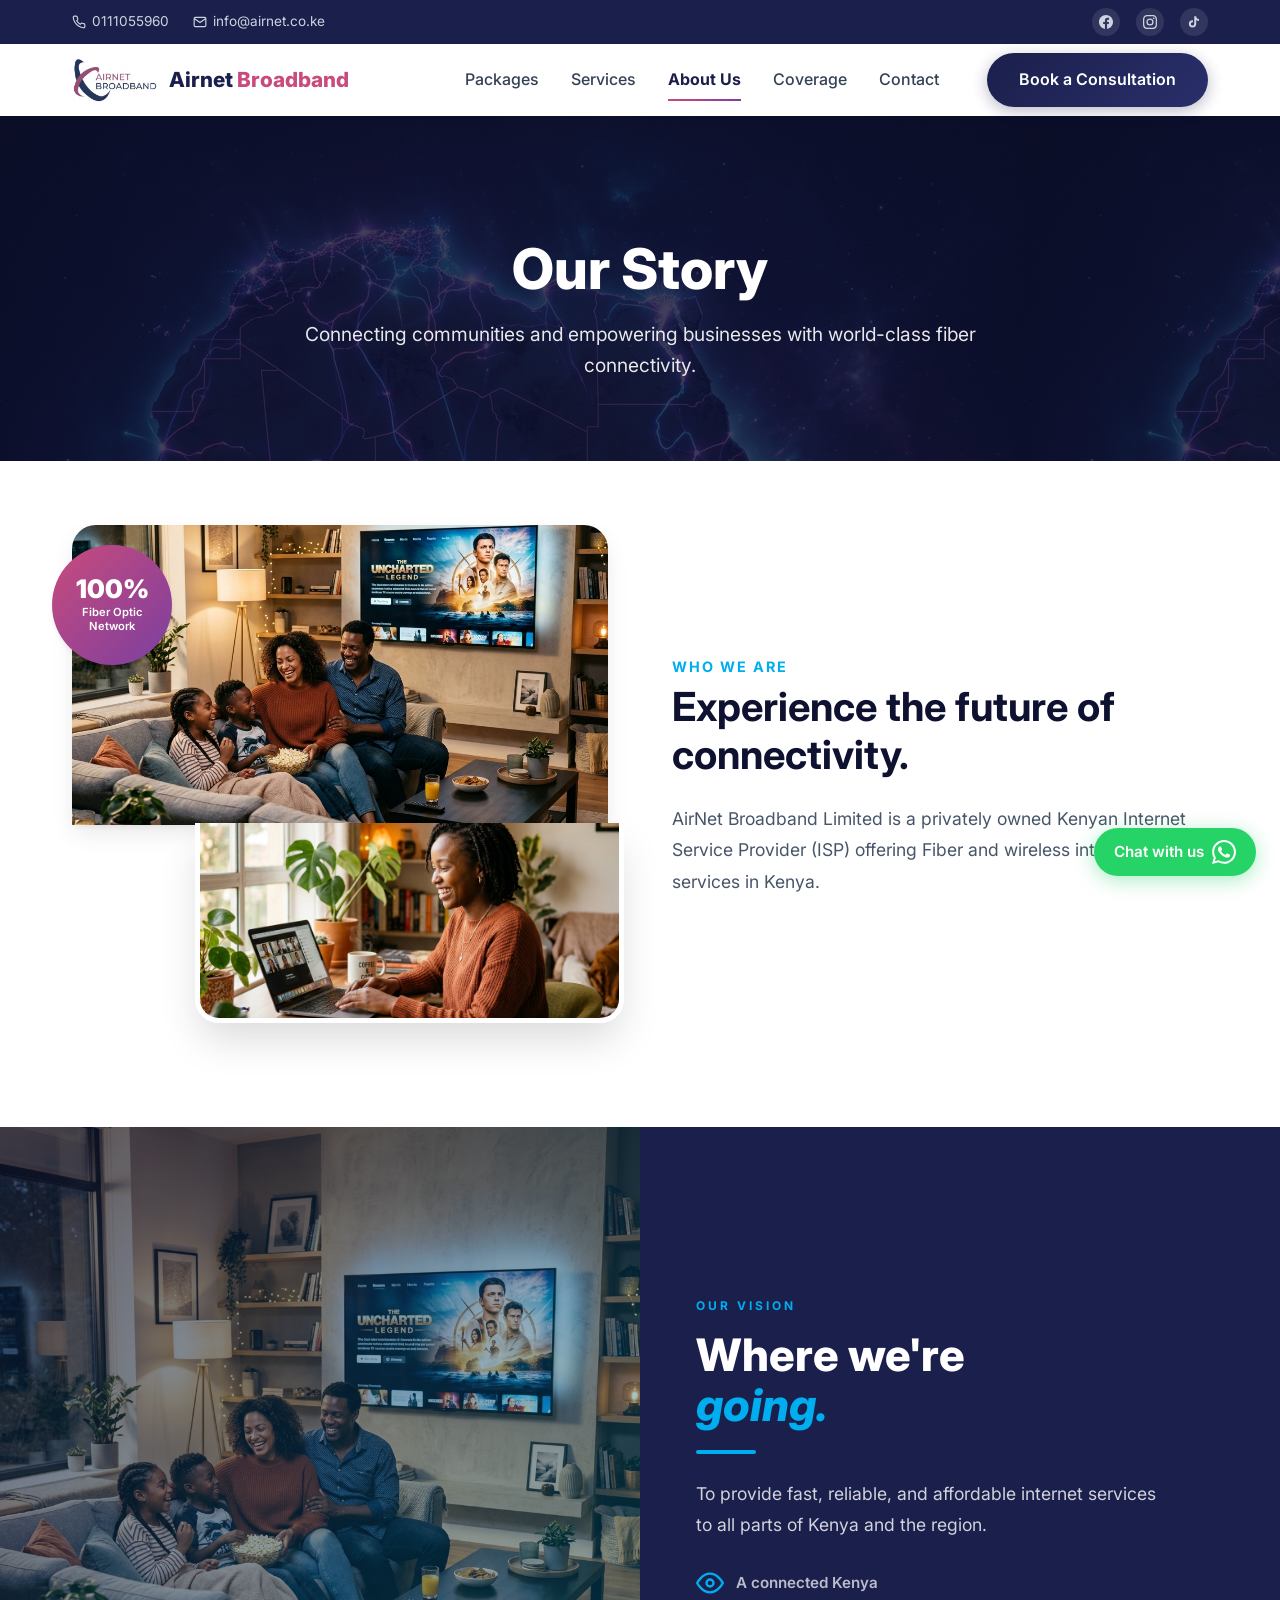
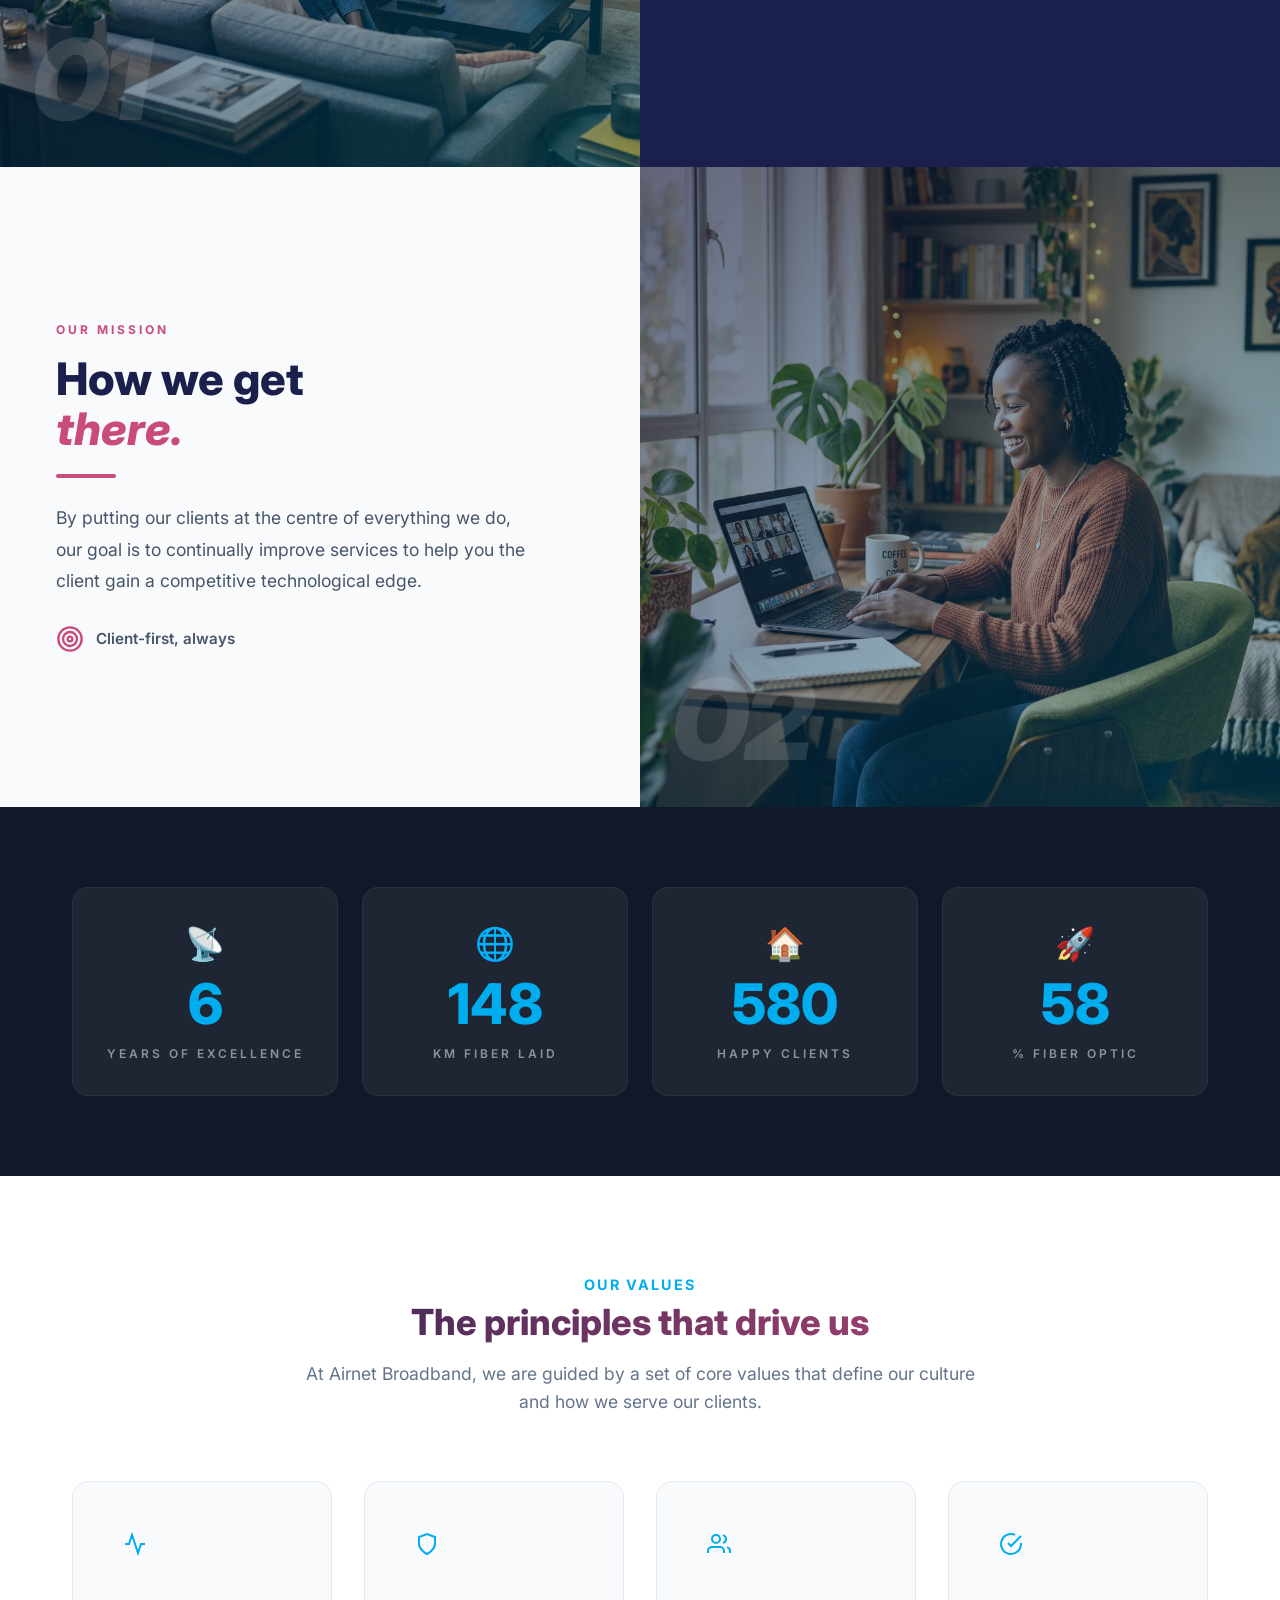
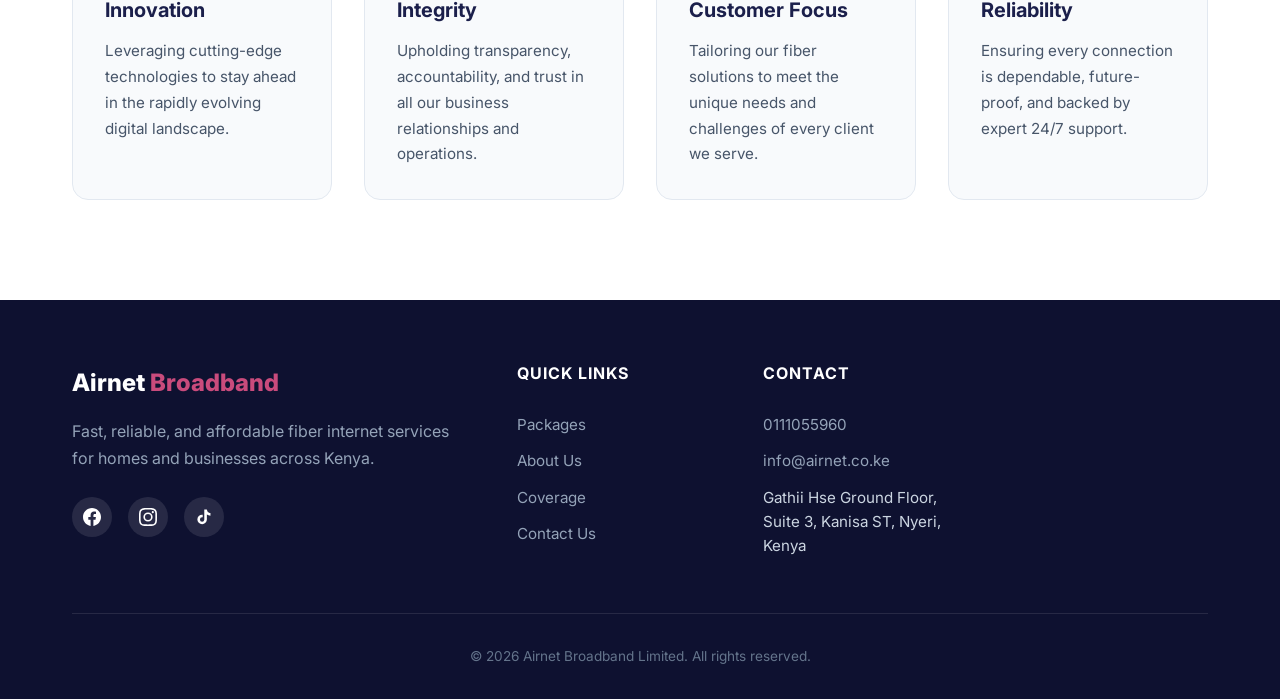
==== commit 24e656ce: "Bust CSS cache to force deep blue theme update" ====
--- a/about.html
+++ b/about.html
@@ -5,7 +5,7 @@
   <meta name="viewport" content="width=device-width, initial-scale=1.0">
   <meta name="description" content="Airnet Broadband - Fast, reliable, and affordable fiber internet services in Kenya.">
   <title>About Us | Airnet Broadband</title>
-  <link rel="stylesheet" href="css/airnet-style.css">
+  <link rel="stylesheet" href="css/airnet-style.css?v=2">
   <link rel="icon" type="image/png" href="assets/logo.png">
 </head>
 <body>
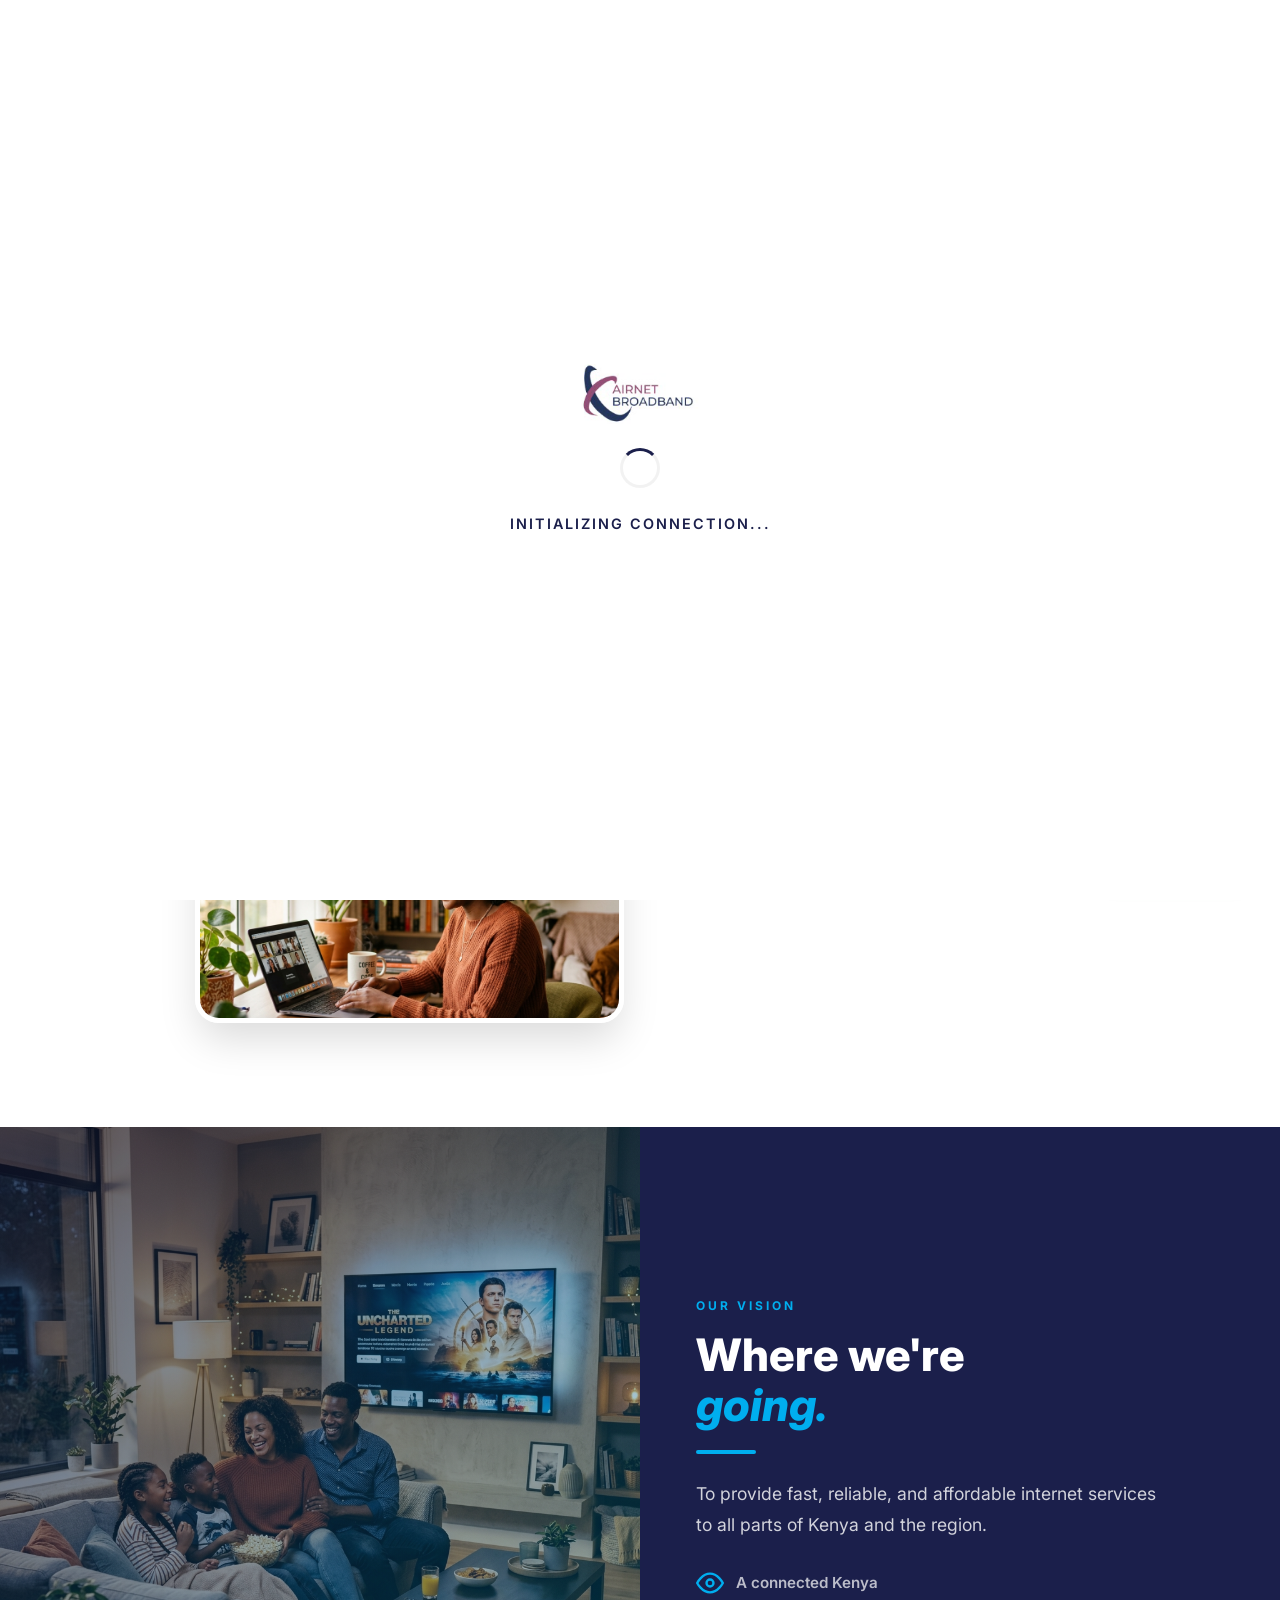
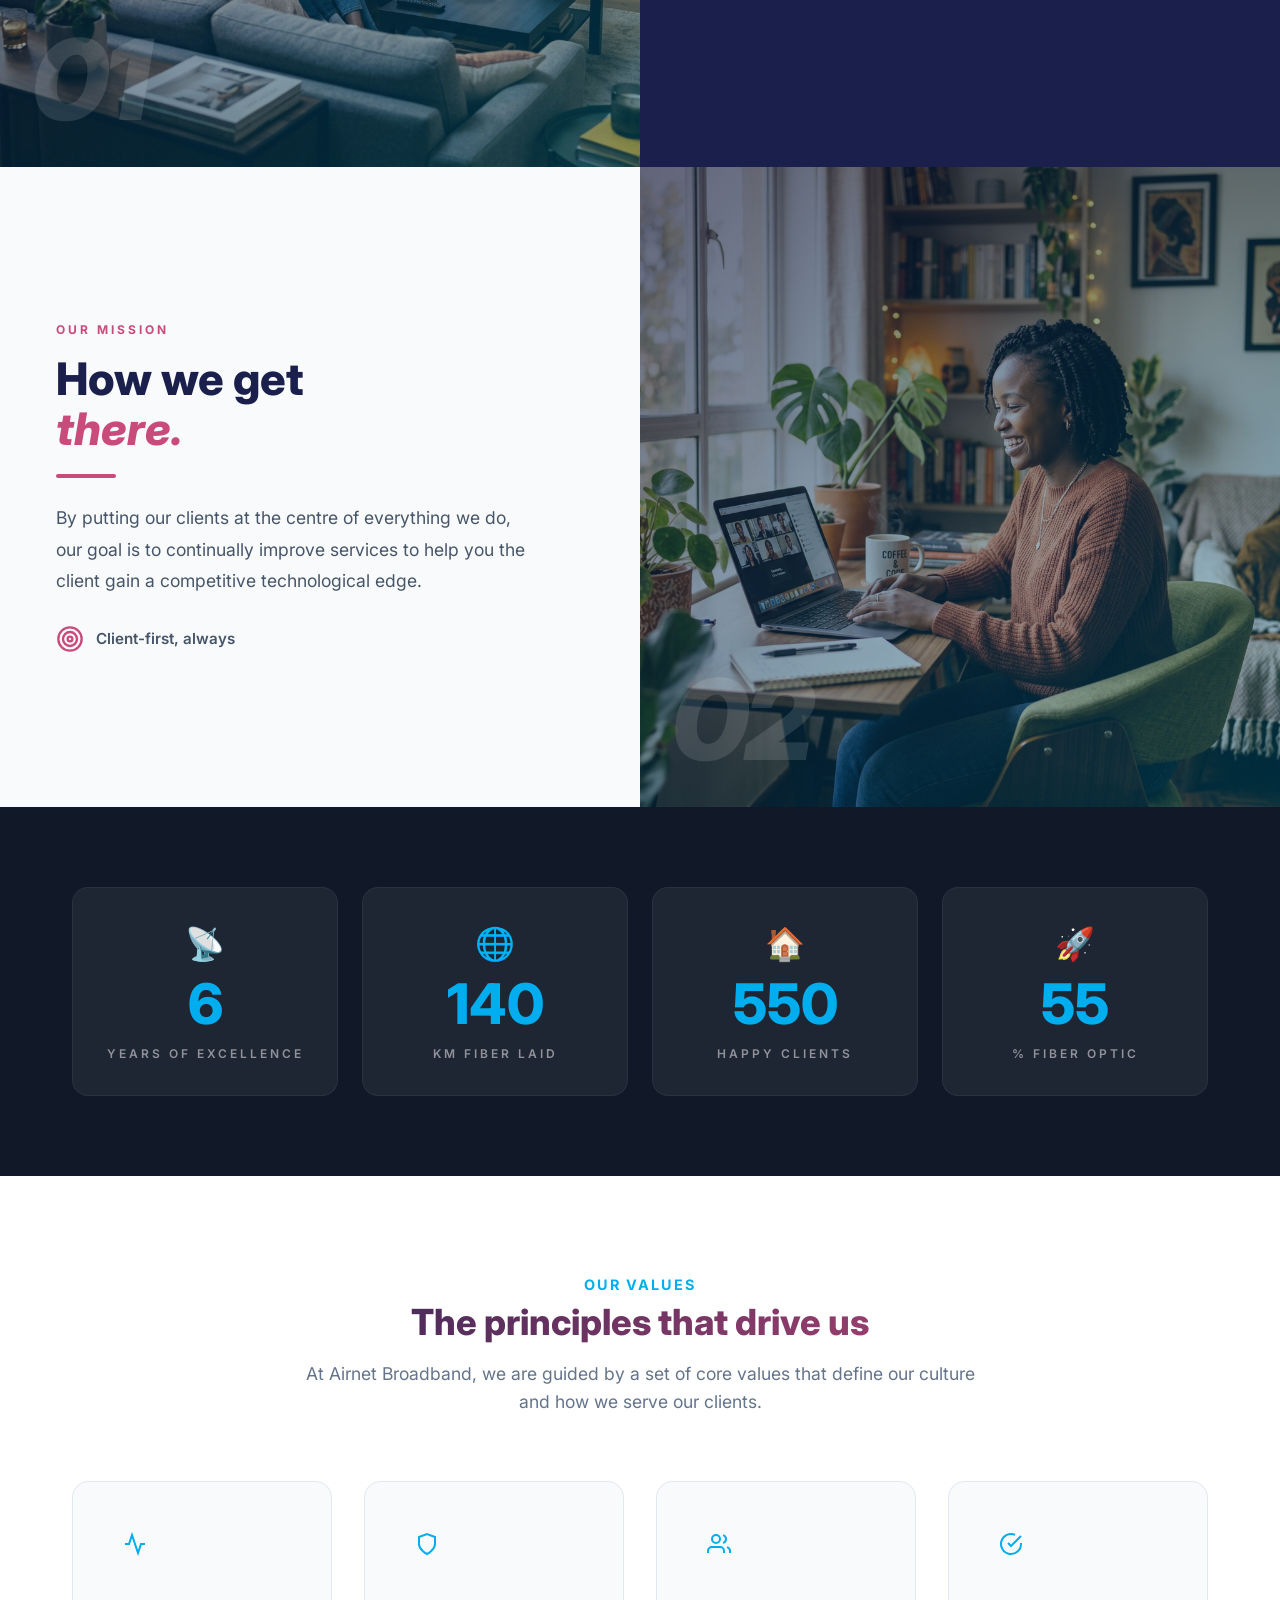
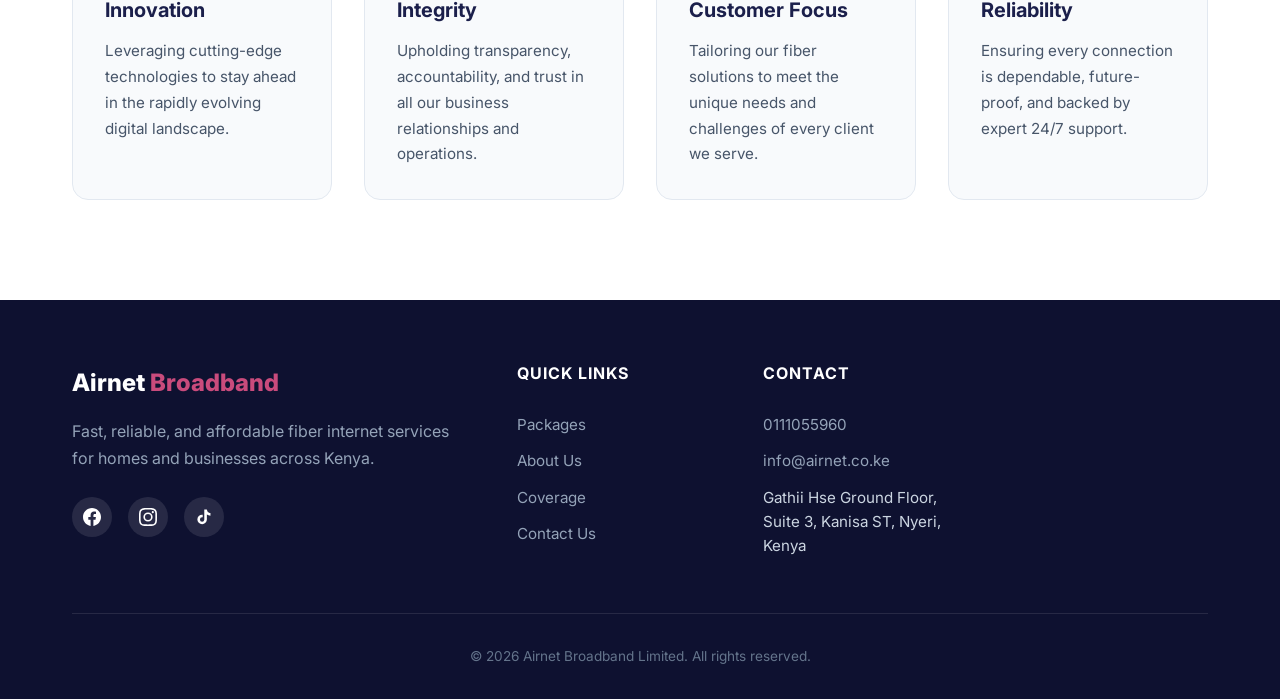
==== commit 9706c2ce: "Create Quote page and update nav link" ====
--- a/about.html
+++ b/about.html
@@ -74,7 +74,7 @@
         <a href="about.html" class="active">About Us</a>
         <a href="index.html#coverage">Coverage</a>
         <a href="contact.html">Contact</a>
-        <a href="contact.html" class="btn btn-primary nav-cta">Book a Consultation</a>
+        <a href="quote.html" class="btn btn-primary nav-cta">Get a Quote</a>
       </div>
       <div class="hamburger" id="hamburger">
         <span></span>
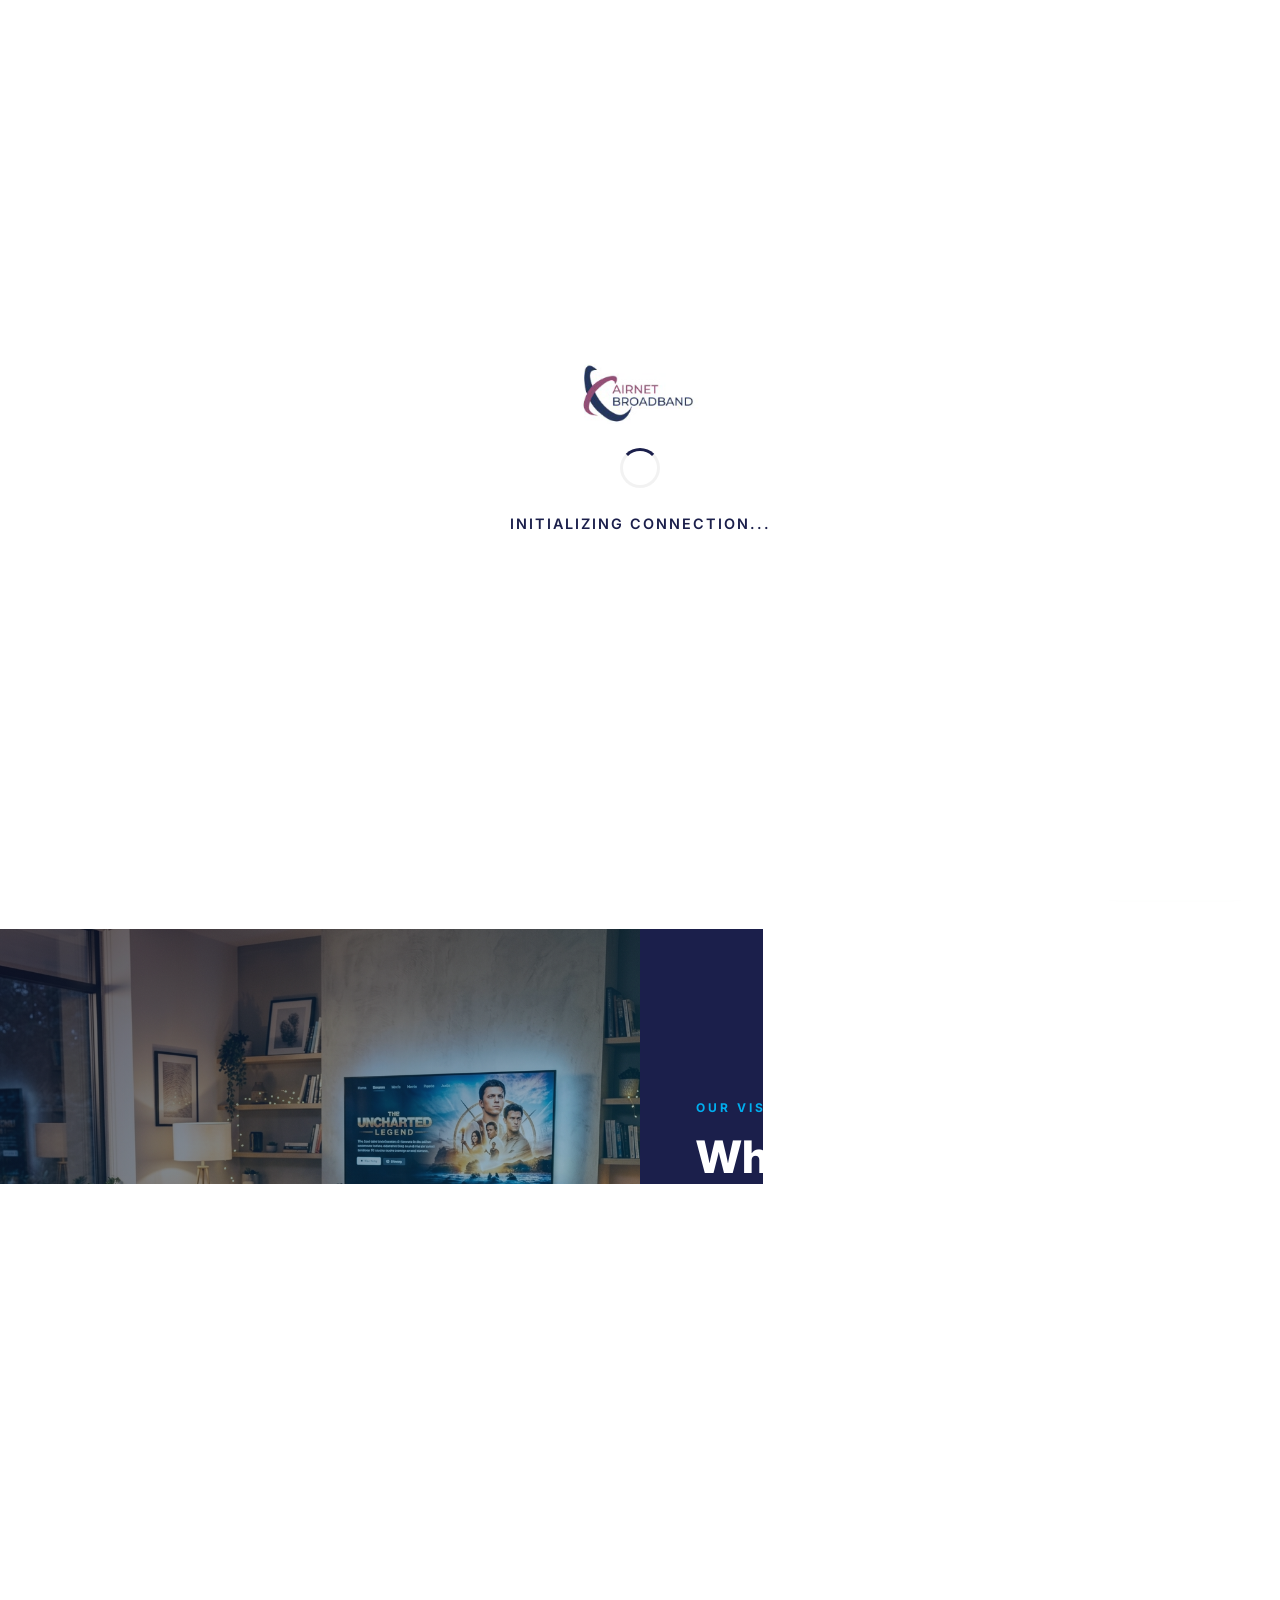
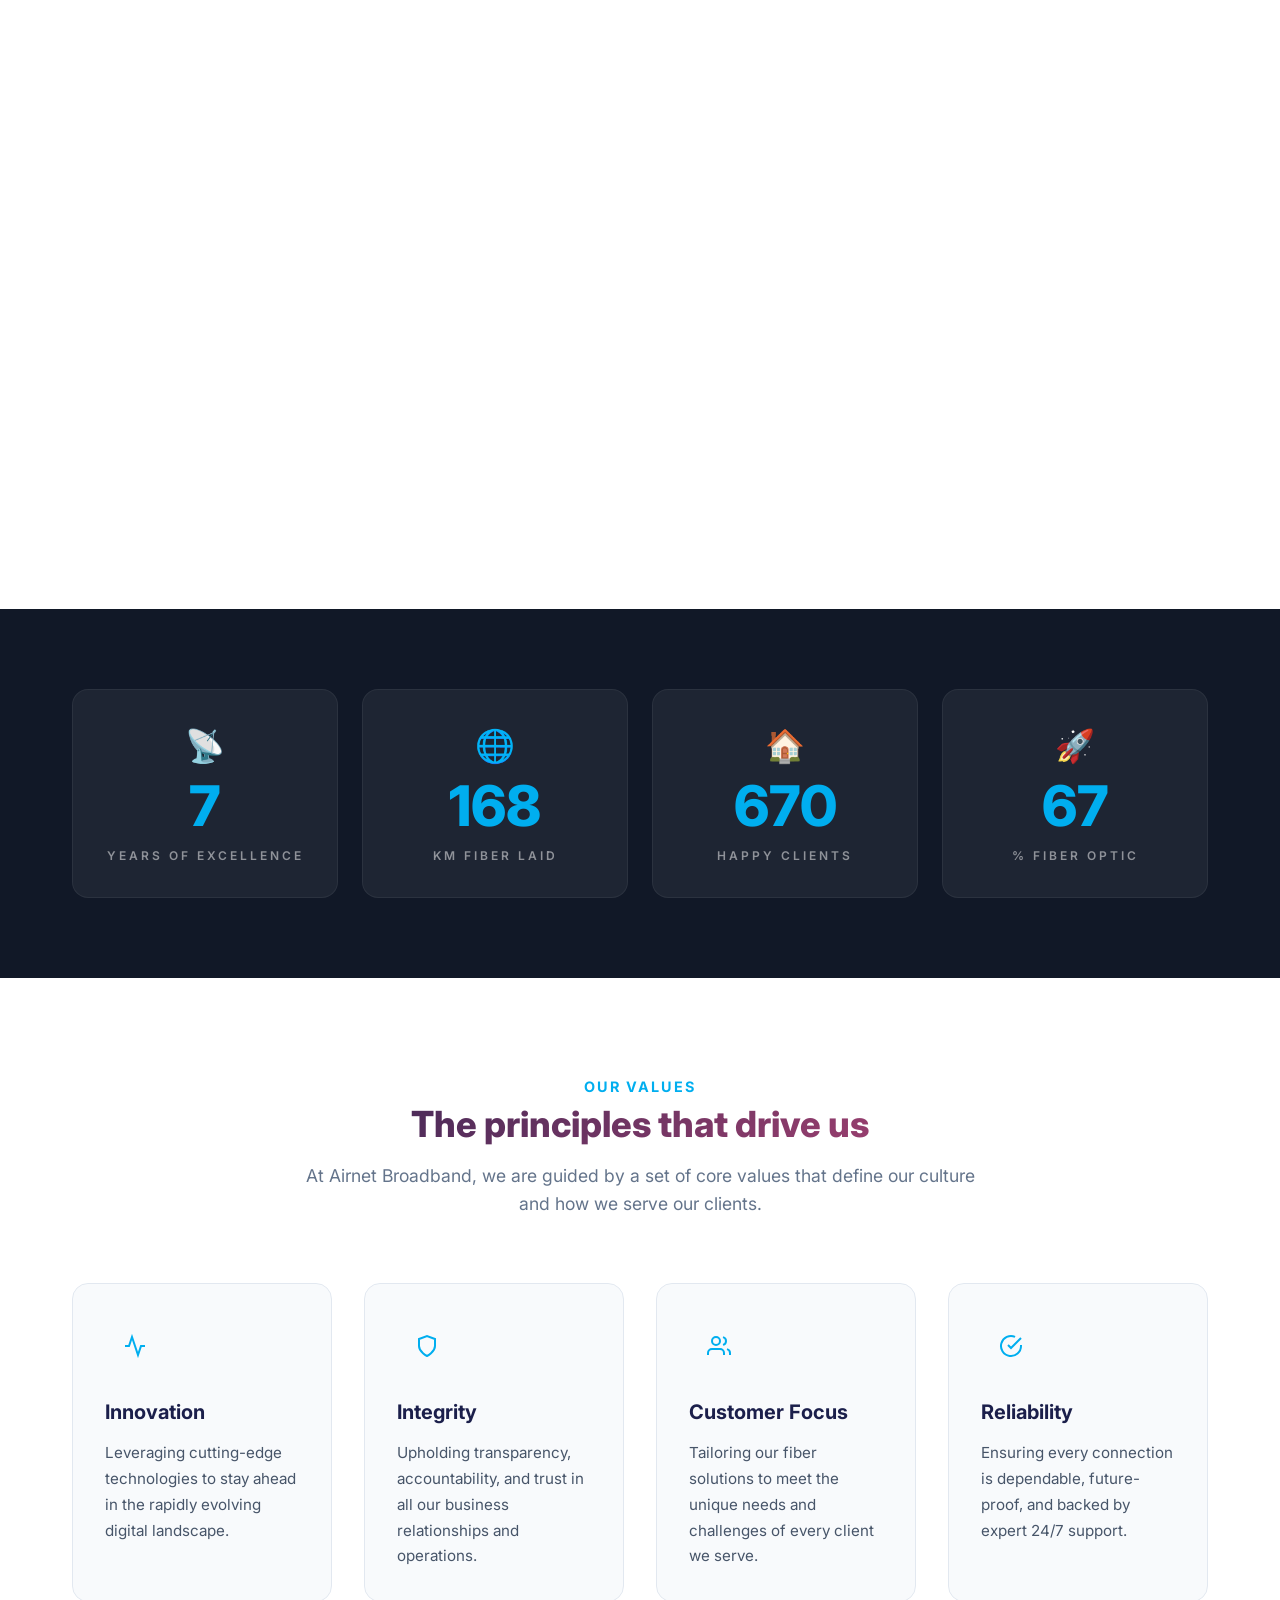
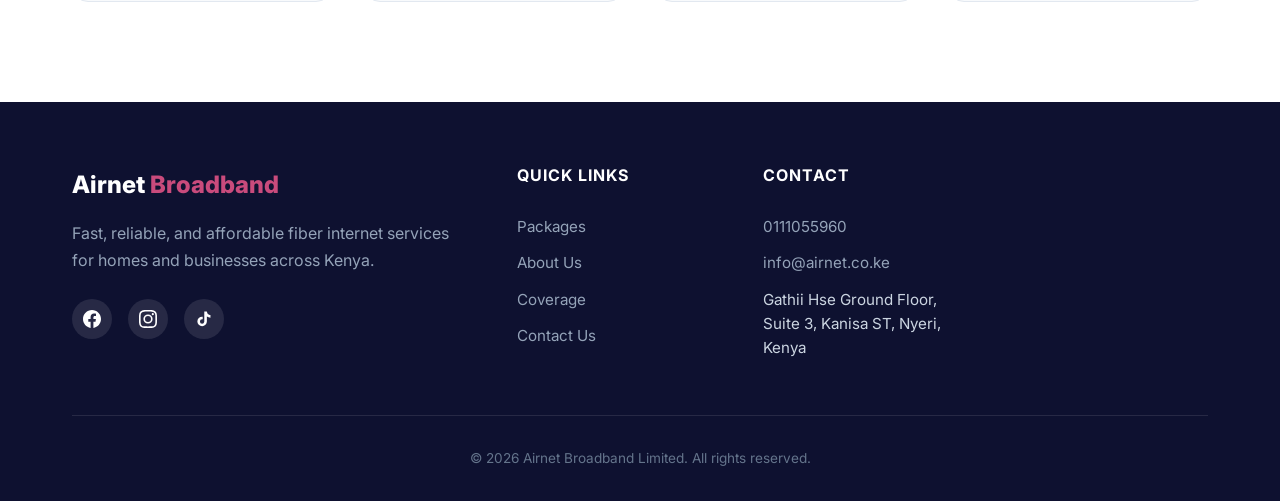
==== commit f579fdcf: "About page: use woman-laptop image as hero bg, remove it from content section" ====
--- a/about.html
+++ b/about.html
@@ -86,7 +86,7 @@
   <div class="nav-overlay" id="nav-overlay"></div>
 
   <!-- ===== ABOUT HERO ===== -->
-  <section class="hero-sub" style="background: linear-gradient(rgba(14, 17, 48, 0.8), rgba(14, 17, 48, 0.8)), url('assets/hero-bg.png'); padding: 120px 0 80px; text-align: center; color: var(--white);">
+  <section class="hero-sub" style="background: linear-gradient(rgba(14, 17, 48, 0.75), rgba(14, 17, 48, 0.7)), url('assets/about-2.png') center/cover no-repeat; padding: 120px 0 80px; text-align: center; color: var(--white);">
     <div class="container">
       <h1 class="fade-in" style="color: var(--white); font-size: 3.5rem; font-weight: 800; margin-bottom: 1rem;">Our Story</h1>
       <p class="fade-in" style="max-width: 700px; margin: 0 auto; opacity: 0.9; font-size: 1.2rem;">Connecting communities and empowering businesses with world-class fiber connectivity.</p>
@@ -99,7 +99,6 @@
       <div class="about-grid">
         <div class="about-images reveal-left">
           <img src="assets/about-1.png" alt="Family streaming movie" class="about-img-main">
-          <img src="assets/about-2.png" alt="Professional working" class="about-img-float">
           <div class="about-experience-badge">
             <span class="badge-number">100%</span>
             <span class="badge-text">Fiber Optic<br>Network</span>
--- a/css/airnet-style.css
+++ b/css/airnet-style.css
@@ -634,8 +634,8 @@
 
 /* ---------- Hero Section ---------- */
 .hero {
-  background: linear-gradient(rgba(10, 15, 44, 0.8), rgba(26, 31, 78, 0.7)), url('../assets/hero-bg.png') center/cover no-repeat;
-  min-height: 60vh;
+  background: linear-gradient(rgba(10, 15, 44, 0.75), rgba(26, 31, 78, 0.80)), url('../assets/hero-family.png') center/cover no-repeat;
+  min-height: 90vh;
   display: flex;
   align-items: center;
   position: relative;
@@ -643,44 +643,35 @@
   padding: calc(var(--space-3xl) + 2rem) 0;
 }
 
-.hero::before {
-  content: '';
-  position: absolute;
-  top: -20%;
-  right: -15%;
-  width: 600px;
-  height: 600px;
-  border-radius: 50%;
-  background: radial-gradient(circle, rgba(201, 75, 124, 0.15), transparent 70%);
-  animation: heroFloat 6s ease-in-out infinite;
-}
-
-.hero::after {
-  content: '';
-  position: absolute;
-  bottom: -20%;
-  left: -10%;
-  width: 500px;
-  height: 500px;
-  border-radius: 50%;
-  background: radial-gradient(circle, rgba(123, 63, 160, 0.1), transparent 70%);
-  animation: heroFloat 8s ease-in-out infinite reverse;
-}
-
-@keyframes heroFloat {
-  0%, 100% { transform: translateY(0) scale(1); }
-  50% { transform: translateY(-30px) scale(1.05); }
-}
-
-.hero-content {
+.hero-inner {
+  display: grid;
+  grid-template-columns: 1fr 1fr;
+  gap: var(--space-3xl);
+  align-items: center;
+  width: 100%;
+}
+
+.hero-badge {
+  display: inline-block;
+  background: rgba(201, 75, 124, 0.15);
+  border: 1px solid rgba(201, 75, 124, 0.4);
+  color: var(--accent-light);
+  padding: 6px 18px;
+  border-radius: var(--radius-full);
+  font-size: 0.8rem;
+  font-weight: 600;
+  letter-spacing: 1px;
+  text-transform: uppercase;
+  margin-bottom: var(--space-lg);
+}
+
+.hero-text {
   position: relative;
   z-index: 1;
-  text-align: center;
-  max-width: 700px;
-  margin: 0 auto;
-}
-
-.hero-content h1 {
+  text-align: left;
+}
+
+.hero-text h1 {
   color: var(--white);
   font-size: 3.5rem;
   font-weight: 900;
@@ -688,25 +679,59 @@
   margin-bottom: var(--space-lg);
 }
 
-.hero-content h1 .highlight {
+.hero-text h1 .highlight {
   background: linear-gradient(135deg, var(--accent-light), var(--accent));
   -webkit-background-clip: text;
   -webkit-text-fill-color: transparent;
   background-clip: text;
 }
 
-.hero-content p {
+.hero-text p {
   color: var(--gray-300);
-  font-size: 1.2rem;
+  font-size: 1.15rem;
   margin-bottom: var(--space-2xl);
   line-height: 1.7;
 }
 
 .hero-buttons {
   display: flex;
-  justify-content: center;
   gap: var(--space-md);
   flex-wrap: wrap;
+}
+
+/* Hero visual side */
+.hero-visuals {
+  position: relative;
+  z-index: 1;
+  display: flex;
+  align-items: center;
+  justify-content: center;
+}
+
+.hero-img-family {
+  border-radius: var(--radius-lg);
+  overflow: hidden;
+  box-shadow: 0 20px 60px rgba(0,0,0,0.5);
+  width: 100%;
+}
+
+.hero-img-map {
+  width: 100%;
+}
+
+.hero-img-family img,
+.hero-img-map img {
+  width: 100%;
+  height: auto;
+  max-height: 480px;
+  object-fit: contain;
+  display: block;
+  transition: transform 0.4s ease;
+}
+
+.hero-img-family img:hover,
+.hero-img-map img:hover {
+  transform: scale(1.03);
 }
 
 /* ---------- Quick Links (Home) ---------- */
@@ -2138,7 +2163,13 @@
   h2 { font-size: 1.75rem; }
   .container { padding: 0 var(--space-md); }
   .section { padding: var(--space-2xl) 0; }
-  .hero { min-height: 50vh; padding: 120px 20px; }
+  .hero { min-height: auto; padding: 120px 20px 60px; }
+  .hero-inner { grid-template-columns: 1fr; gap: var(--space-2xl); }
+  .hero-text { text-align: center; }
+  .hero-text h1 { font-size: 2.4rem; }
+  .hero-buttons { justify-content: center; }
+  .hero-visuals { grid-template-columns: 1fr; }
+  .hero-img-family img, .hero-img-map img { height: 220px; }
   .hero-content h1 { font-size: 2rem; }
   .hero-content p { font-size: 1rem; }
   .packages-grid { grid-template-columns: 1fr; }
@@ -2358,7 +2389,7 @@
    ============================================= */
 .page-hero {
   position: relative;
-  padding: 160px 0 100px;
+  padding: 130px 0 70px;
   text-align: center;
   overflow: hidden;
   color: var(--white);
@@ -2367,8 +2398,35 @@
 .page-hero-bg {
   position: absolute;
   inset: 0;
-  background: linear-gradient(135deg, var(--primary-dark) 0%, var(--primary) 50%, #2D1B5A 100%);
+  background: linear-gradient(to right, rgba(14, 17, 48, 0.9) 0%, rgba(27, 31, 75, 0.7) 100%), url('../assets/hero-bg.png') center/cover no-repeat;
   z-index: 0;
+}
+
+.services-hero-bg {
+  background: linear-gradient(to right, rgba(14, 17, 48, 0.9) 0%, rgba(27, 31, 75, 0.6) 100%), url('../assets/services-hero-bg.png') center/cover no-repeat;
+}
+
+.services-hero {
+  padding: 110px 0 45px !important;
+}
+
+.services-hero .page-hero-content h1 {
+  font-size: 2.4rem;
+  margin-bottom: var(--space-md);
+}
+
+.services-hero .page-hero-content p {
+  font-size: 1rem;
+  margin-bottom: var(--space-lg);
+}
+
+.contact-hero {
+  padding: 110px 0 40px !important;
+  min-height: unset;
+}
+
+.contact-hero-bg {
+  background: linear-gradient(to right, rgba(14, 17, 48, 0.92) 0%, rgba(27, 31, 75, 0.75) 100%), url('../assets/contact-hero-bg.png') center/cover no-repeat;
 }
 
 .page-hero-bg::after {
@@ -2426,7 +2484,9 @@
 }
 
 @media (max-width: 768px) {
-  .page-hero { padding: 130px 0 80px; }
+  .page-hero { padding: 110px 0 50px; }
+  .contact-hero { padding: 90px 0 25px !important; }
+  .services-hero { padding: 90px 0 30px !important; }
   .page-hero-content h1 { font-size: 2.5rem; }
 }
 
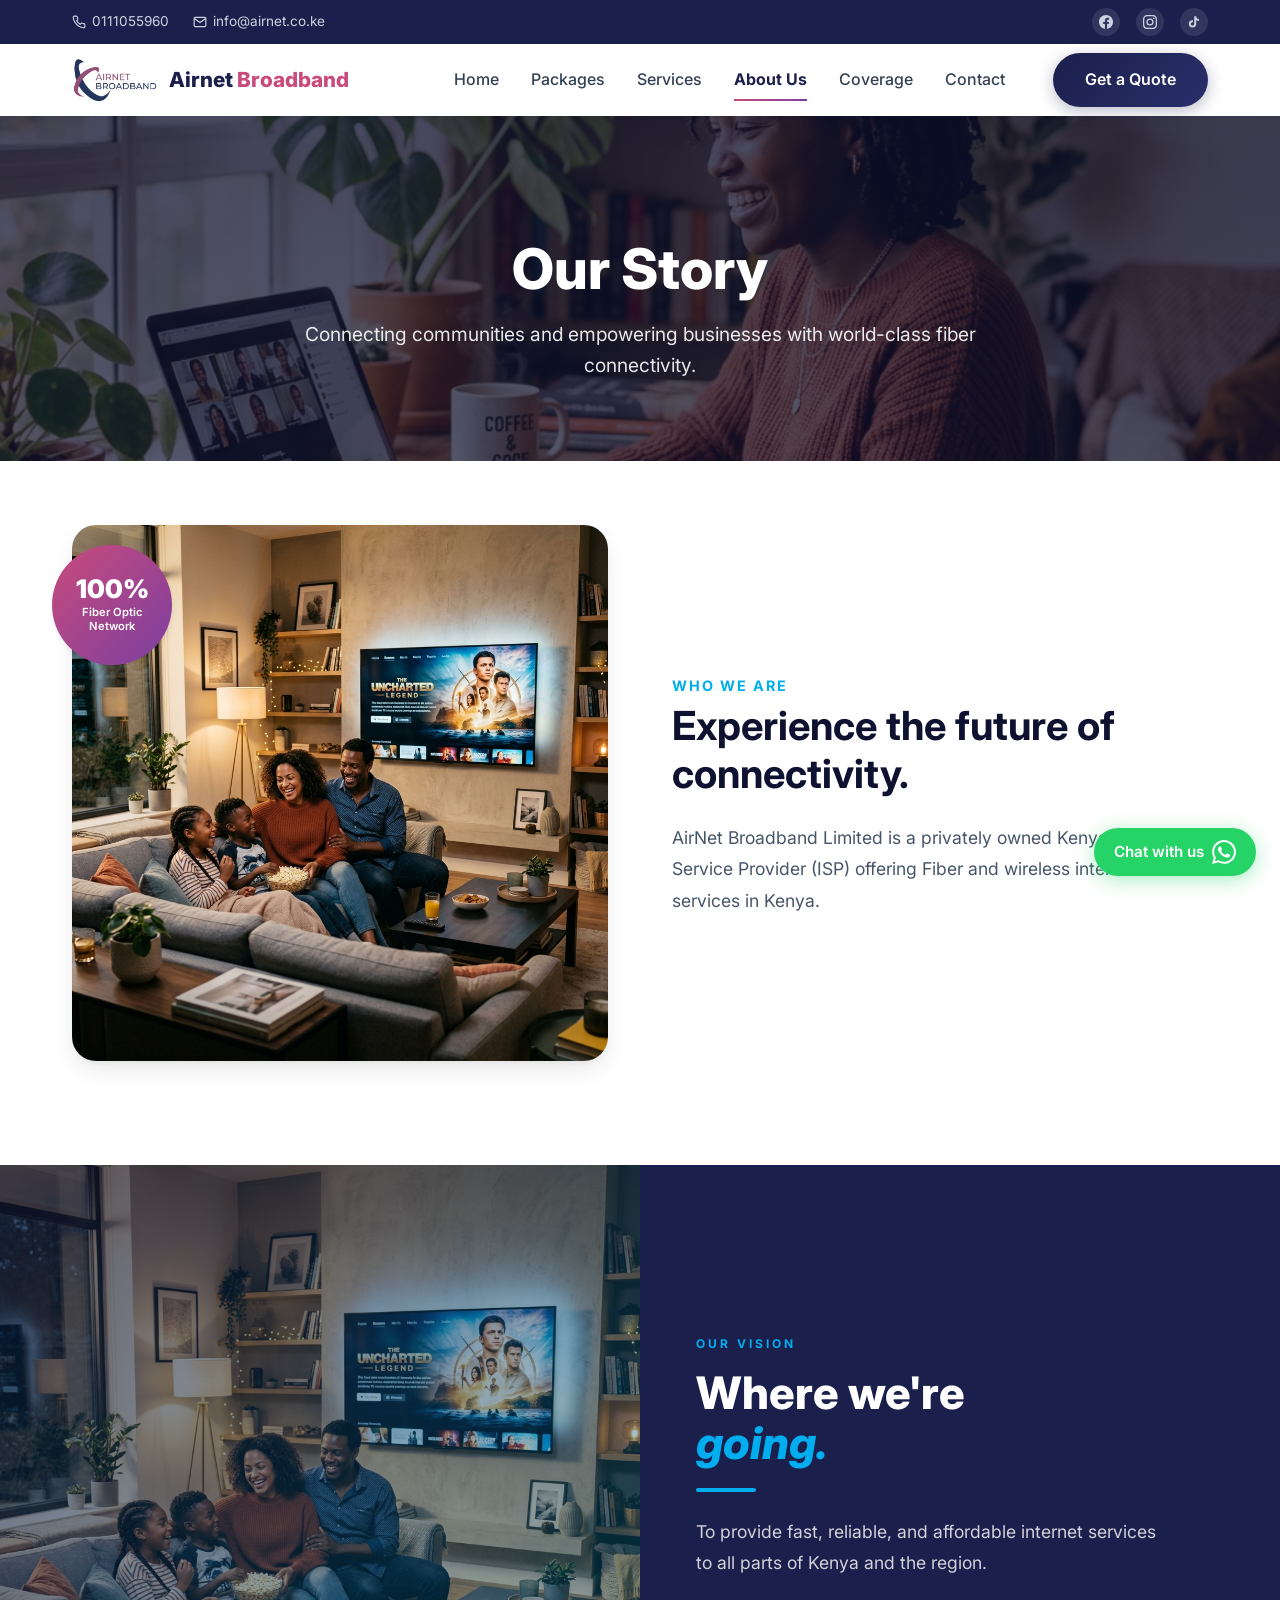
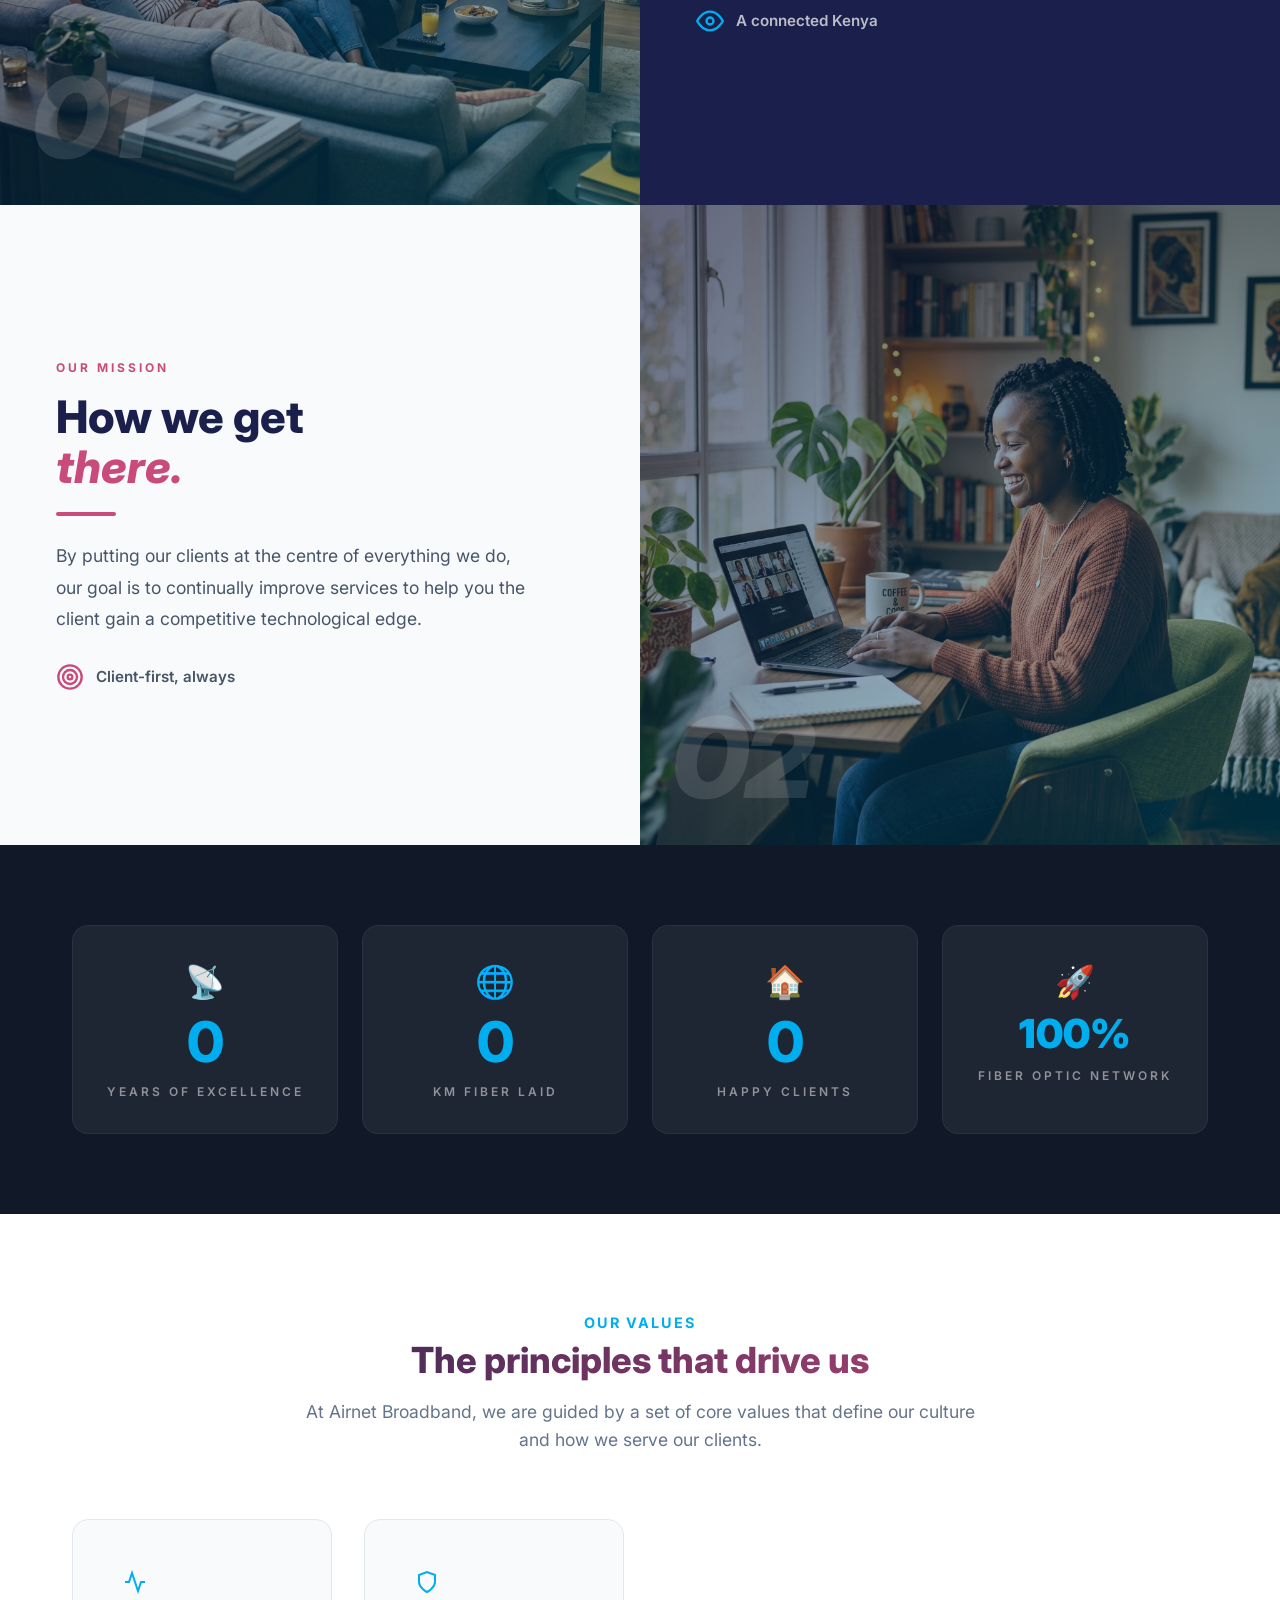
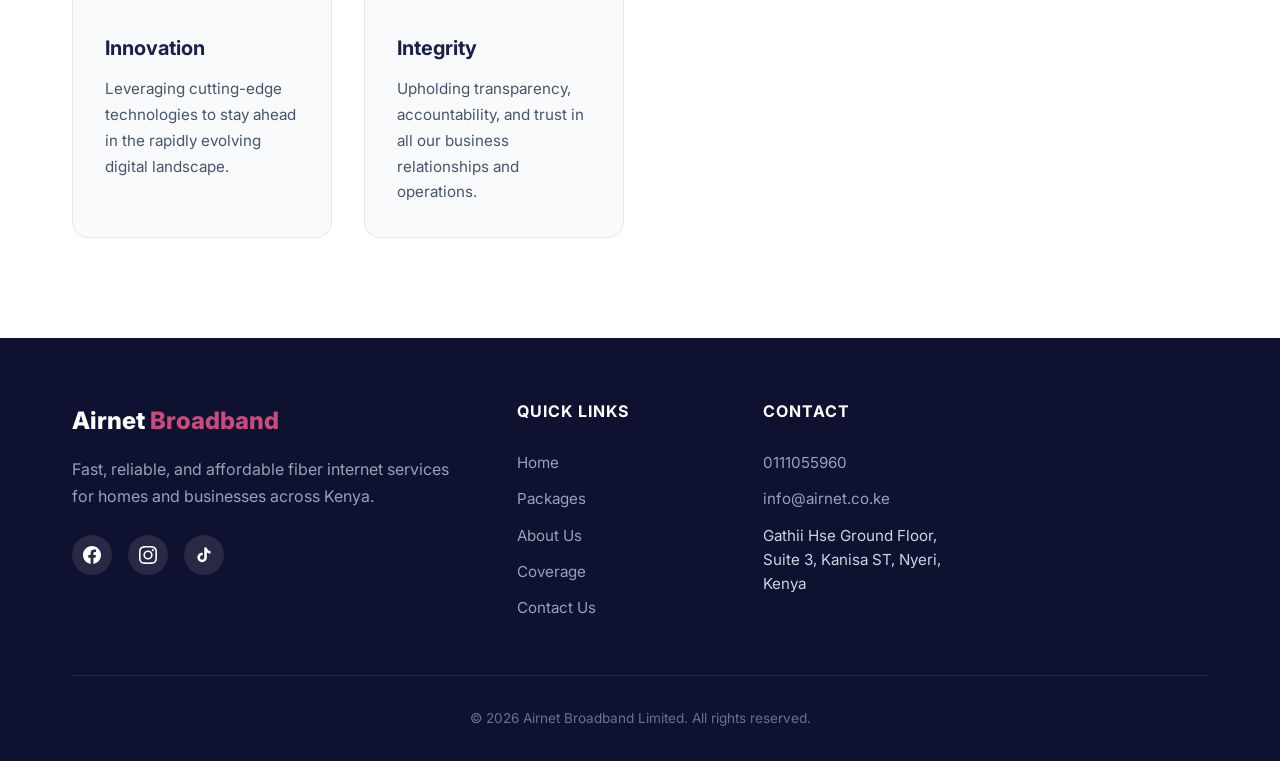
==== commit 3411a8ea: "Fix stats values, add Home to nav, fix coverage scroll offset" ====
--- a/about.html
+++ b/about.html
@@ -69,6 +69,7 @@
         <div class="nav-logo-text">Airnet <span>Broadband</span></div>
       </a>
       <div class="nav-links" id="nav-links">
+        <a href="index.html">Home</a>
         <a href="index.html#packages">Packages</a>
         <a href="services.html">Services</a>
         <a href="about.html" class="active">About Us</a>
@@ -175,7 +176,7 @@
         </div>
         <div class="stat-card reveal reveal-delay-2">
           <div class="stat-card-icon">🌐</div>
-          <h2 class="counter" data-target="250">0</h2>
+          <h2 class="counter" data-target="100">0</h2>
           <p>KM Fiber Laid</p>
         </div>
         <div class="stat-card reveal reveal-delay-3">
@@ -185,8 +186,8 @@
         </div>
         <div class="stat-card reveal reveal-delay-4">
           <div class="stat-card-icon">🚀</div>
-          <h2 class="counter" data-target="100">0</h2>
-          <p>% Fiber Optic</p>
+          <h2 style="font-size:2.5rem;font-weight:900;color:var(--sky-blue);">100%</h2>
+          <p>Fiber Optic Network</p>
         </div>
       </div>
     </div>
@@ -245,7 +246,8 @@
         </div>
         <div class="footer-col">
           <h4>Quick Links</h4>
-          <a href="index.html#packages">Packages</a>
+          <a href="index.html">Home</a>
+        <a href="index.html#packages">Packages</a>
           <a href="about.html">About Us</a>
           <a href="index.html#coverage">Coverage</a>
           <a href="index.html#contact">Contact Us</a>
--- a/css/airnet-style.css
+++ b/css/airnet-style.css
@@ -193,6 +193,12 @@
 
 .section {
   padding: var(--space-3xl) 0;
+  scroll-margin-top: 80px;
+}
+
+/* Ensure all anchor targets clear the fixed navbar */
+[id] {
+  scroll-margin-top: 80px;
 }
 
 .section-title {
@@ -1068,9 +1074,9 @@
 
 .about-img-main {
   width: 100%;
-  height: 300px;
-  object-fit: cover;
-  border-radius: var(--radius-xl) var(--radius-xl) 0 0;
+  height: auto;
+  object-fit: contain;
+  border-radius: var(--radius-xl);
   box-shadow: var(--shadow-lg);
   display: block;
   position: relative;
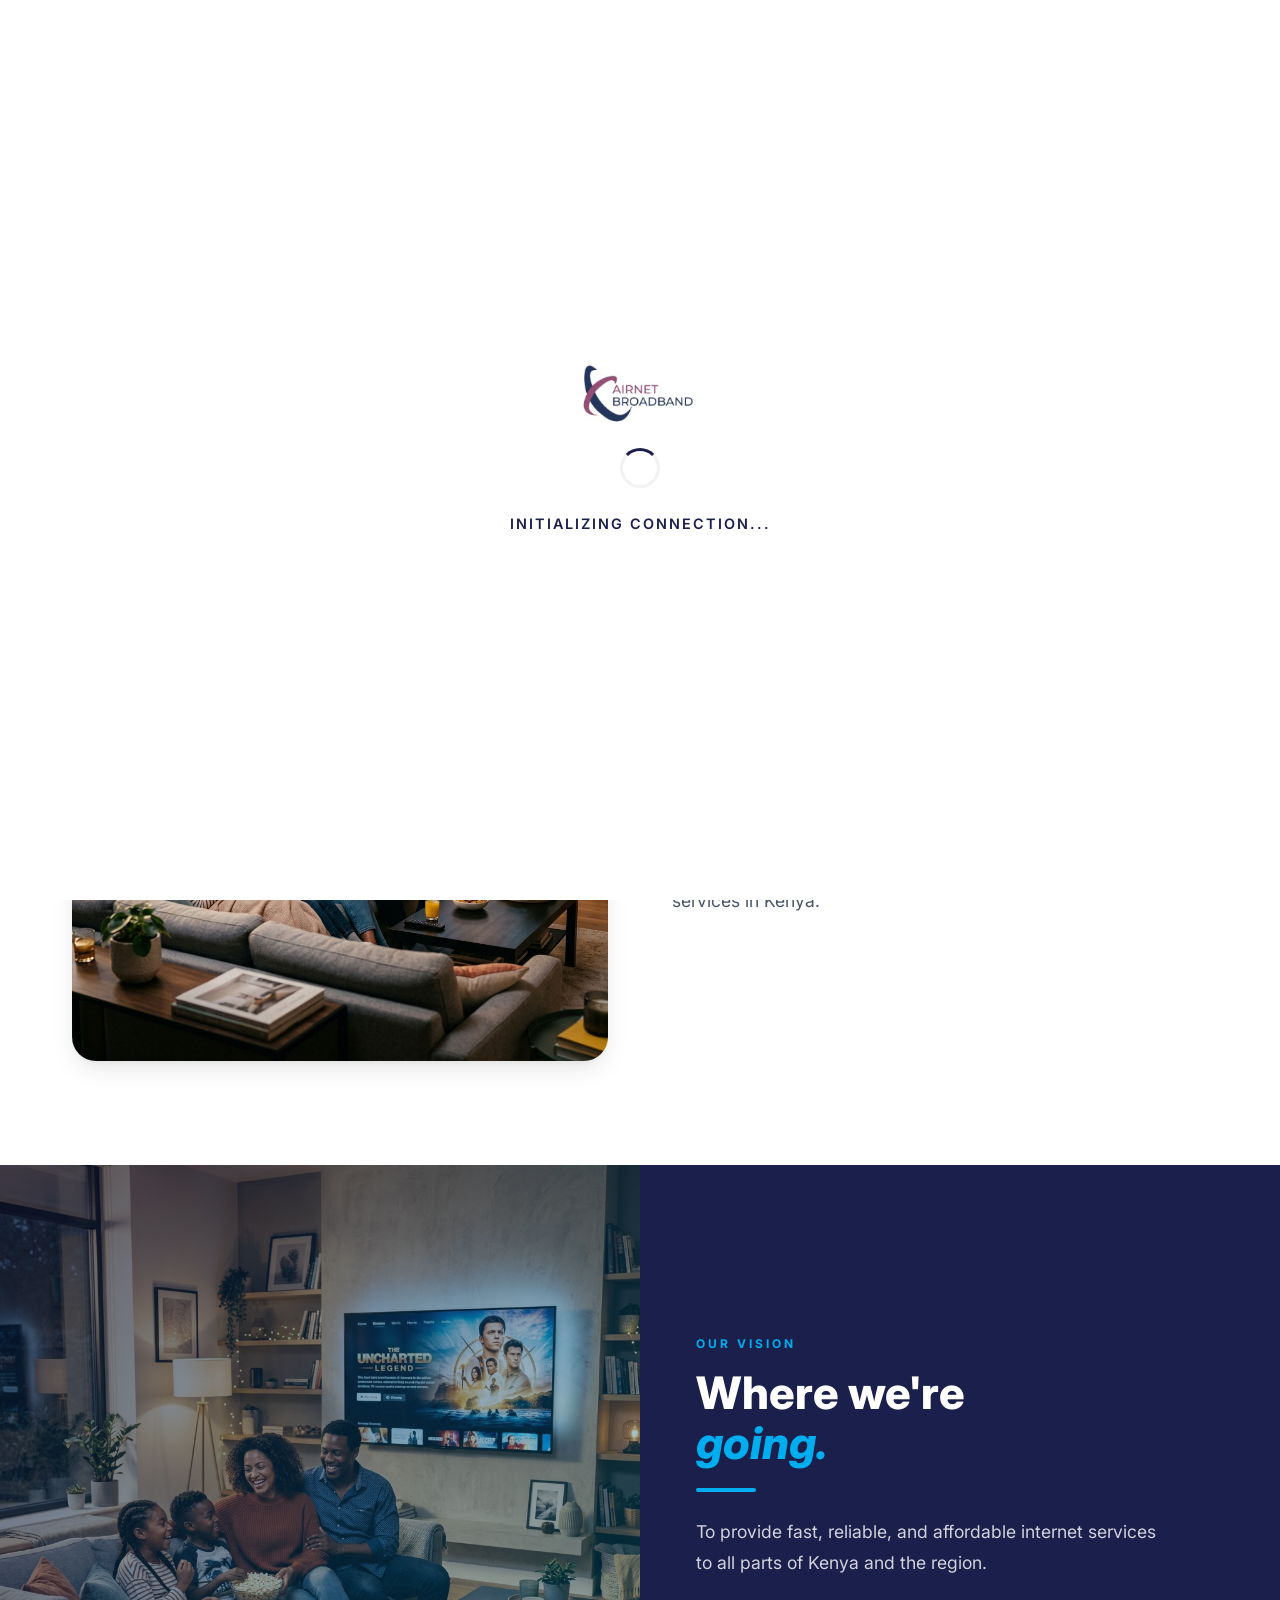
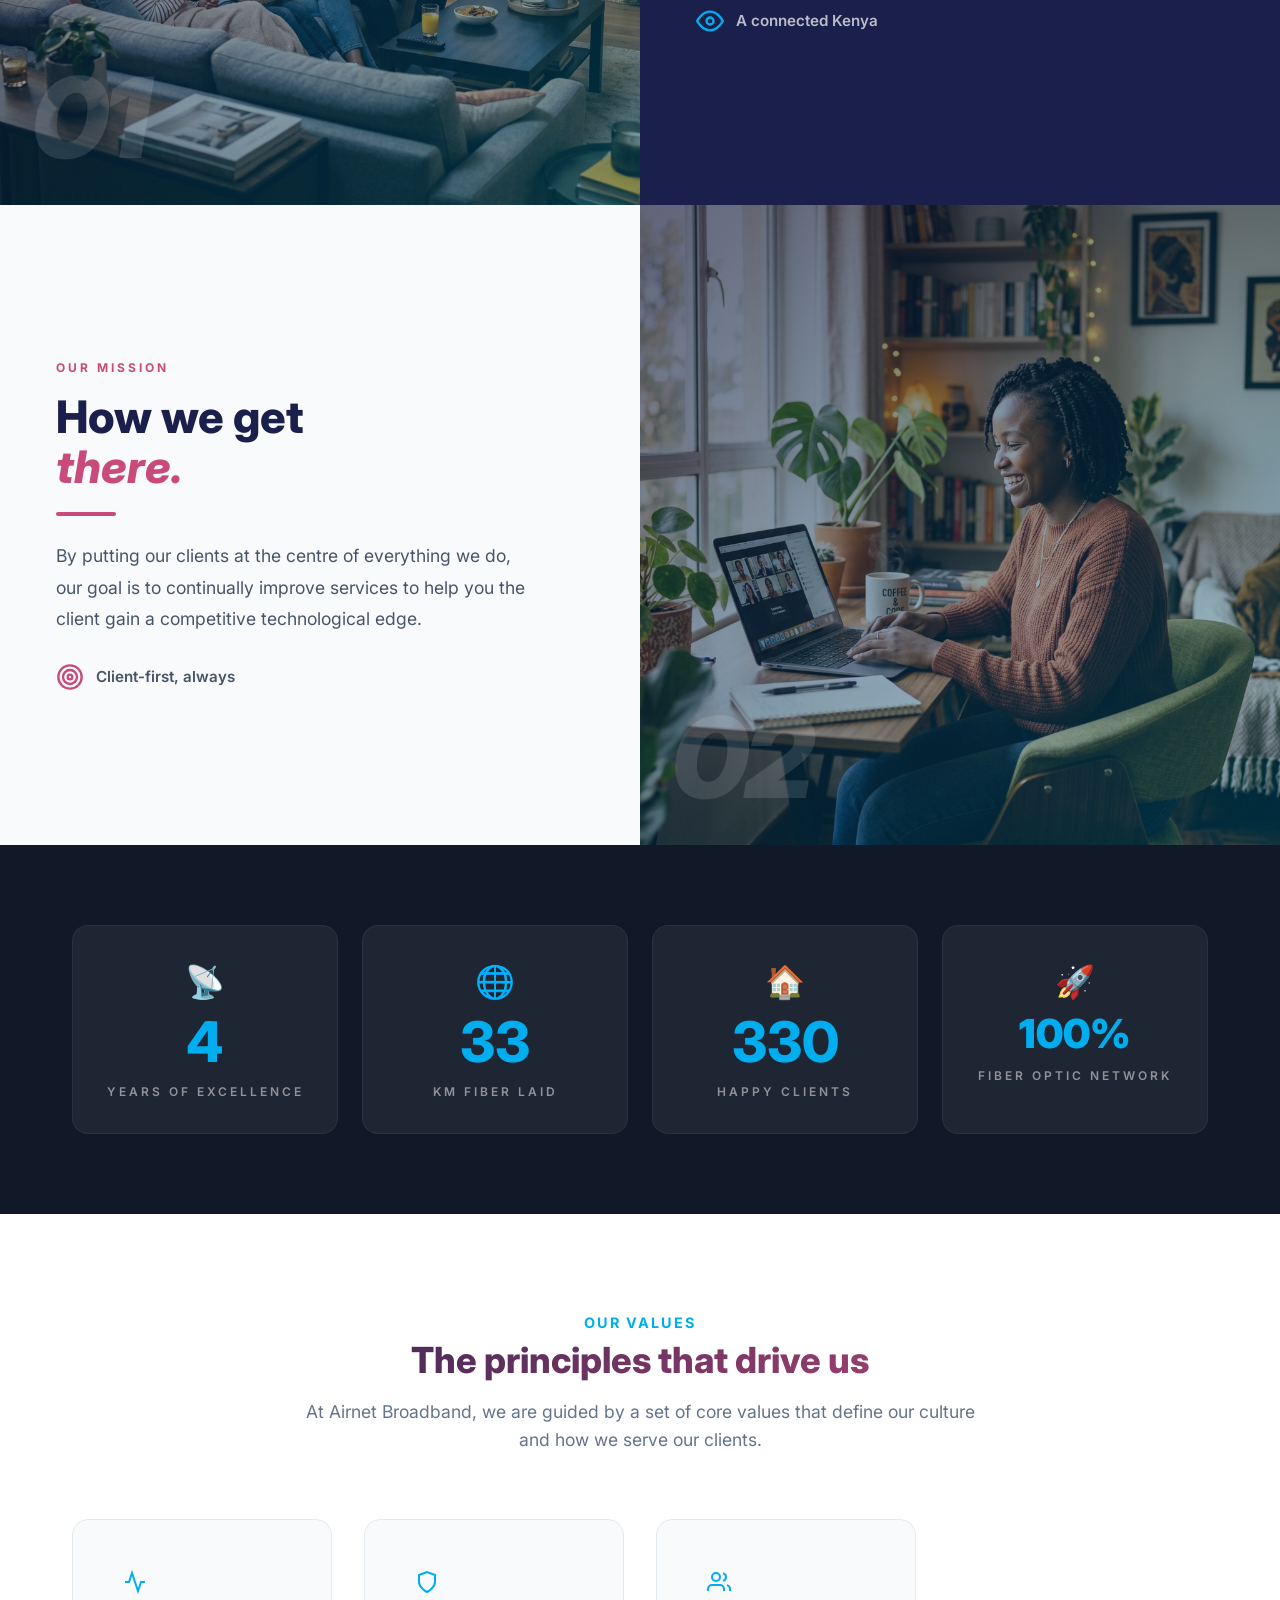
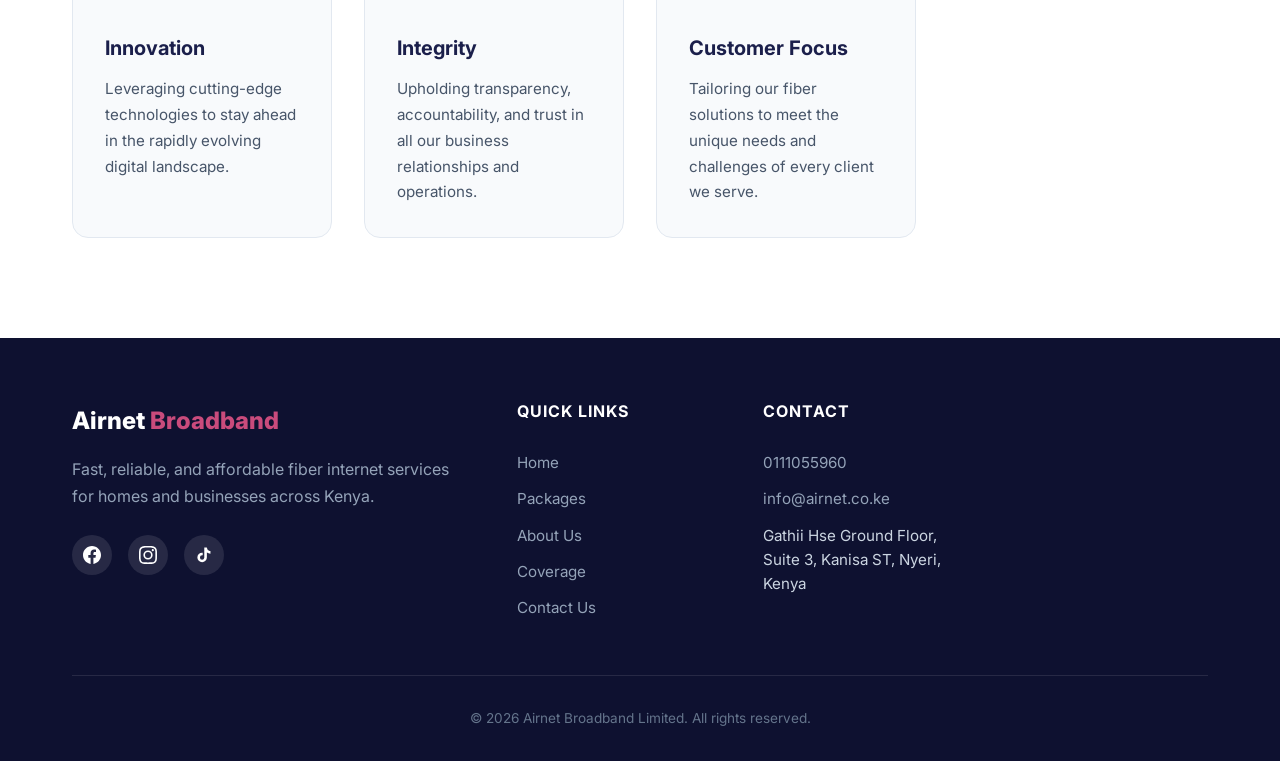
==== commit 92ec5b5c: "Add Careers page, admin backend, and nav links across all pages" ====
--- a/about.html
+++ b/about.html
@@ -75,6 +75,7 @@
         <a href="about.html" class="active">About Us</a>
         <a href="index.html#coverage">Coverage</a>
         <a href="contact.html">Contact</a>
+        <a href="careers.html">Careers</a>
         <a href="quote.html" class="btn btn-primary nav-cta">Get a Quote</a>
       </div>
       <div class="hamburger" id="hamburger">
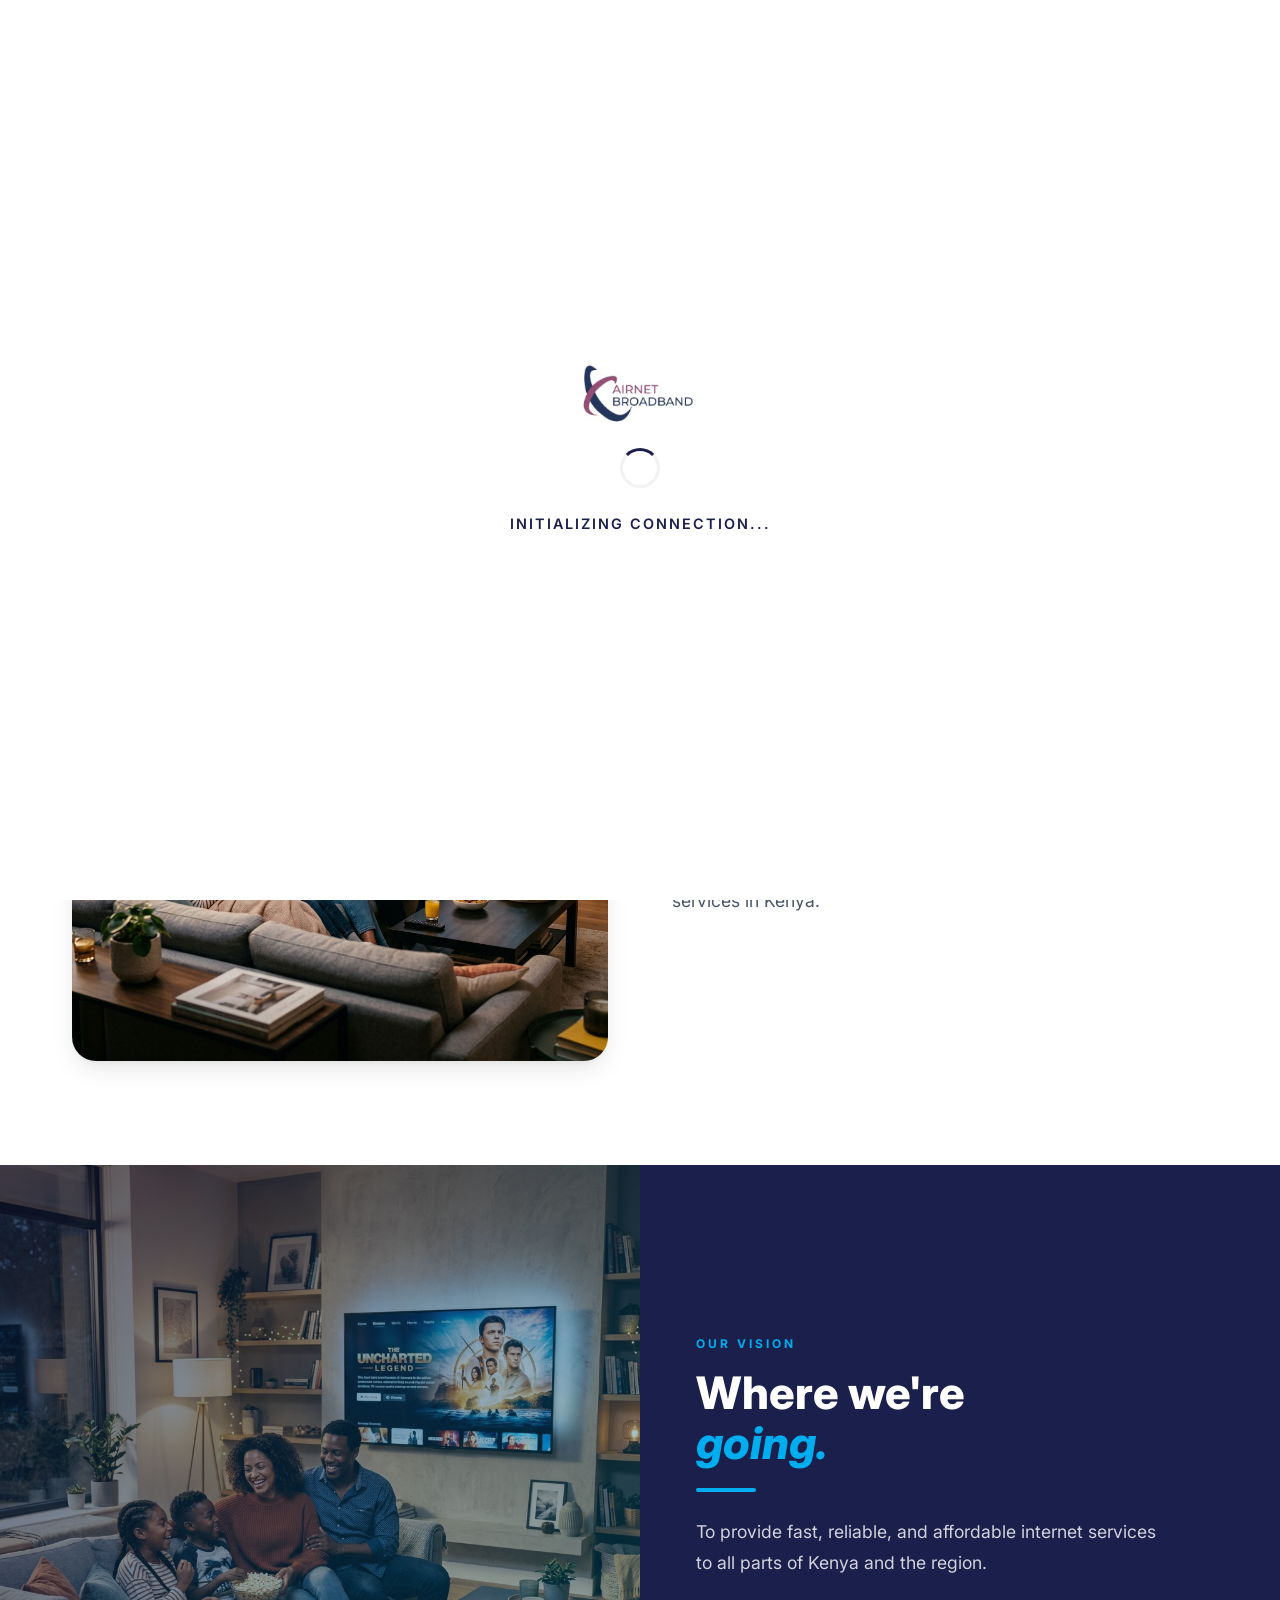
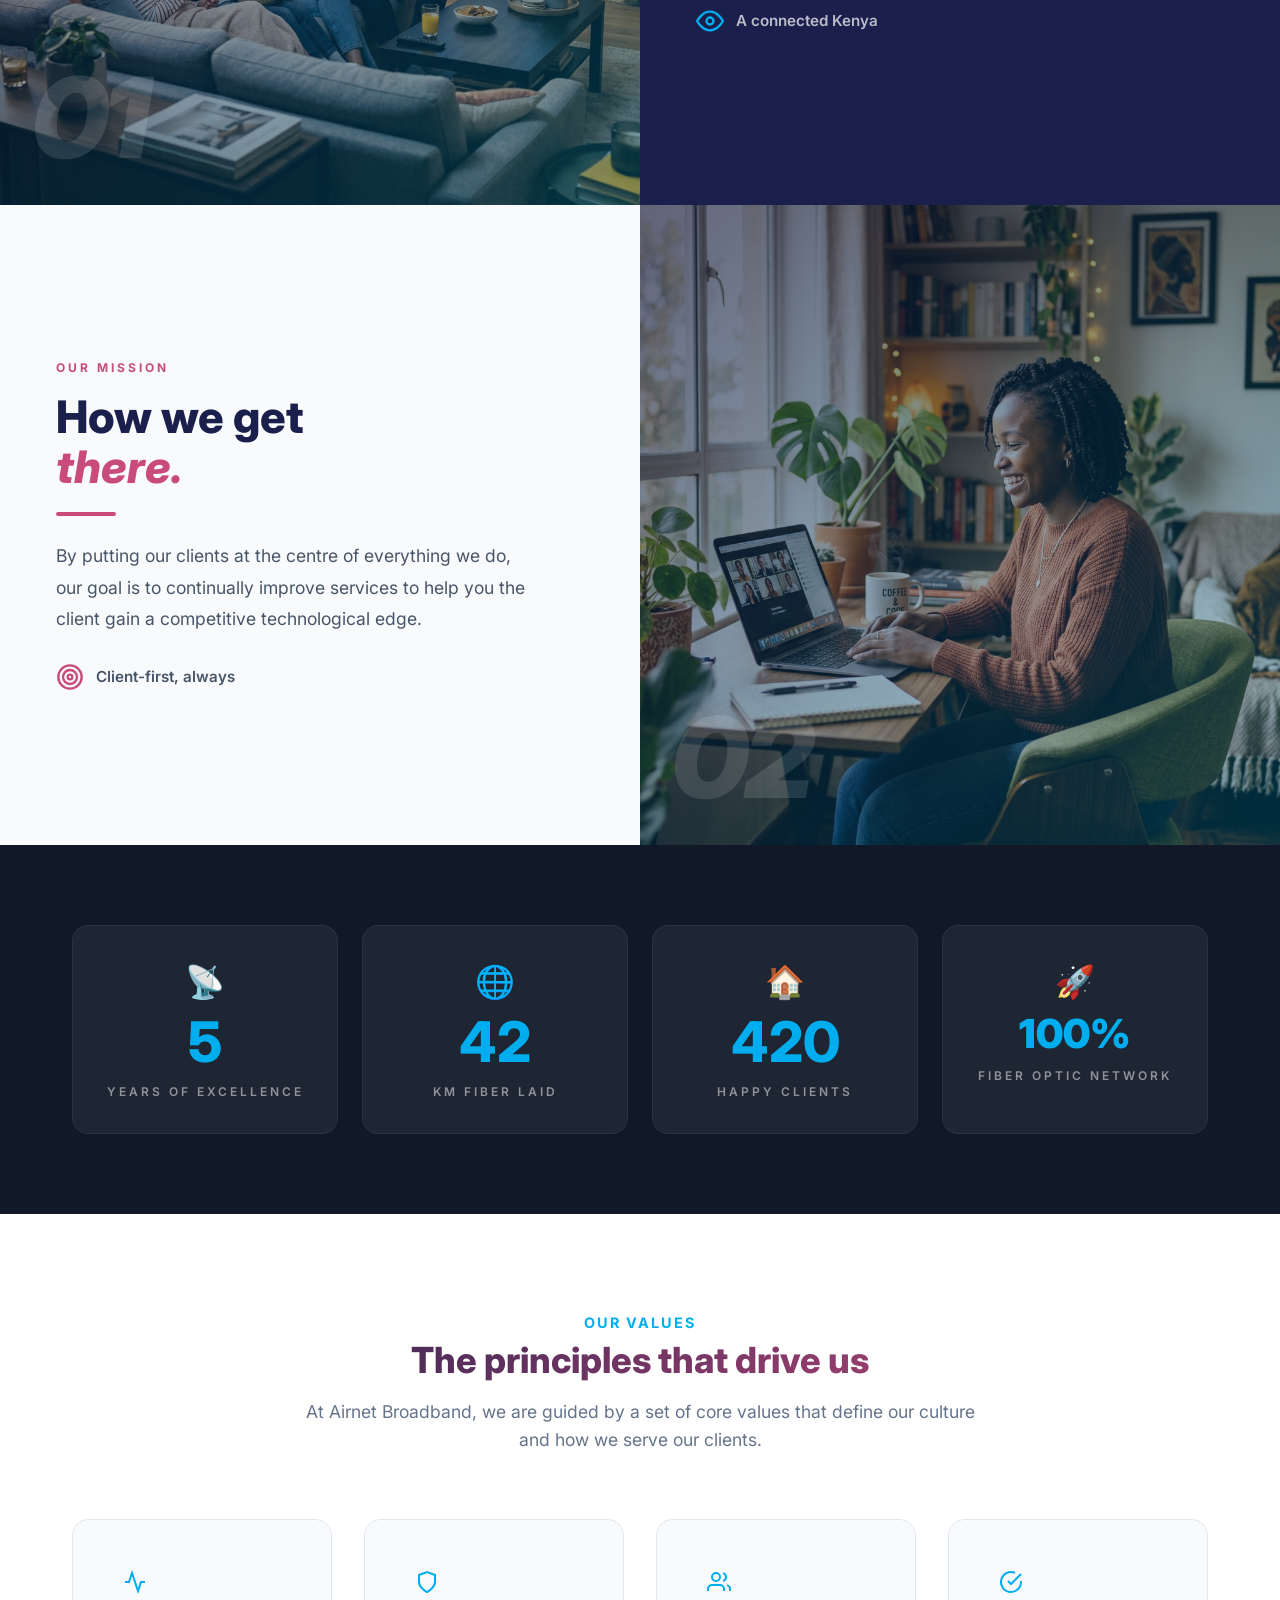
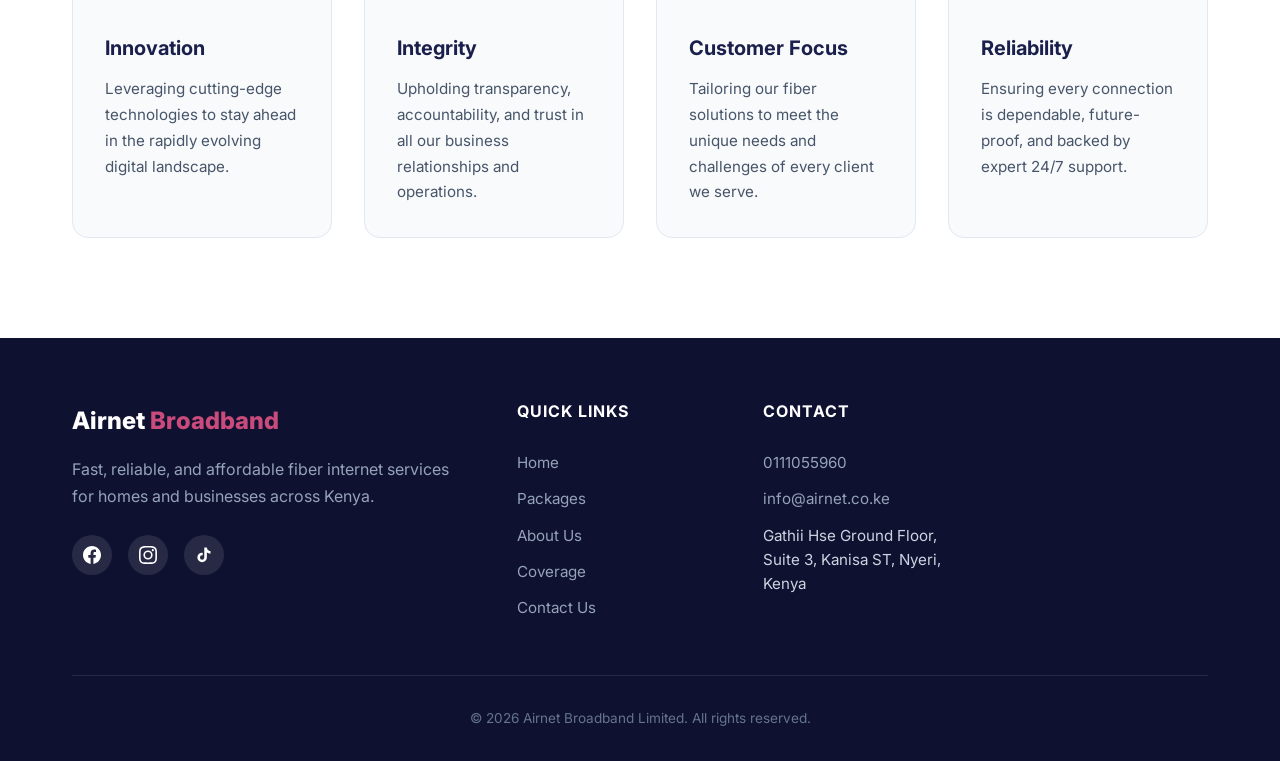
==== commit 9bddf702: "Implement Option 3: Clean up navbar with More dropdown containing About and Contact" ====
--- a/about.html
+++ b/about.html
@@ -72,10 +72,18 @@
         <a href="index.html">Home</a>
         <a href="index.html#packages">Packages</a>
         <a href="services.html">Services</a>
-        <a href="about.html" class="active">About Us</a>
         <a href="index.html#coverage">Coverage</a>
-        <a href="contact.html">Contact</a>
         <a href="careers.html">Careers</a>
+        <div class="nav-dropdown" id="nav-more">
+          <button class="nav-dropdown-toggle" id="nav-more-btn" aria-expanded="false">
+            More
+            <svg width="12" height="12" viewBox="0 0 24 24" fill="none" stroke="currentColor" stroke-width="2.5"><polyline points="6 9 12 15 18 9"/></svg>
+          </button>
+          <div class="nav-dropdown-menu" id="nav-more-menu">
+            <a href="about.html">About Us</a>
+            <a href="contact.html">Contact</a>
+          </div>
+        </div>
         <a href="quote.html" class="btn btn-primary nav-cta">Get a Quote</a>
       </div>
       <div class="hamburger" id="hamburger">
--- a/css/airnet-style.css
+++ b/css/airnet-style.css
@@ -391,7 +391,7 @@
 .nav-links {
   display: flex;
   align-items: center;
-  gap: var(--space-xl);
+  gap: var(--space-md);
 }
 
 .nav-links a:not(.btn) {
@@ -399,6 +399,7 @@
   color: var(--gray-700);
   position: relative;
   padding: 8px 0;
+  white-space: nowrap;
 }
 
 .nav-links a:not(.btn)::after {
@@ -415,6 +416,92 @@
 .nav-links a:not(.btn):hover::after,
 .nav-links a:not(.btn).active::after {
   width: 100%;
+}
+
+/* ---------- Nav Dropdown (More) ---------- */
+.nav-dropdown {
+  position: relative;
+}
+
+.nav-dropdown-toggle {
+  display: flex;
+  align-items: center;
+  gap: 4px;
+  background: none;
+  border: none;
+  font-family: inherit;
+  font-size: inherit;
+  font-weight: 500;
+  color: var(--gray-700);
+  cursor: pointer;
+  padding: 8px 0;
+  position: relative;
+  white-space: nowrap;
+}
+
+.nav-dropdown-toggle::after {
+  content: '';
+  position: absolute;
+  bottom: 0;
+  left: 0;
+  width: 0;
+  height: 2px;
+  background: linear-gradient(135deg, var(--accent), var(--purple));
+  transition: width var(--transition-base);
+}
+
+.nav-dropdown-toggle:hover,
+.nav-dropdown-toggle[aria-expanded="true"] {
+  color: var(--primary);
+}
+
+.nav-dropdown-toggle[aria-expanded="true"]::after { width: 100%; }
+
+.nav-dropdown-toggle svg {
+  transition: transform 0.25s ease;
+}
+.nav-dropdown-toggle[aria-expanded="true"] svg {
+  transform: rotate(180deg);
+}
+
+.nav-dropdown-menu {
+  position: absolute;
+  top: calc(100% + 12px);
+  left: 50%;
+  transform: translateX(-50%);
+  background: var(--white);
+  border: 1px solid var(--gray-200);
+  border-radius: var(--radius-lg);
+  box-shadow: var(--shadow-xl);
+  min-width: 160px;
+  padding: 8px 0;
+  display: flex;
+  flex-direction: column;
+  opacity: 0;
+  visibility: hidden;
+  transform: translateX(-50%) translateY(-6px);
+  transition: opacity 0.2s ease, transform 0.2s ease, visibility 0.2s;
+  z-index: 200;
+}
+
+.nav-dropdown-menu.open {
+  opacity: 1;
+  visibility: visible;
+  transform: translateX(-50%) translateY(0);
+}
+
+.nav-dropdown-menu a {
+  padding: 10px 20px;
+  color: var(--gray-700);
+  font-weight: 500;
+  font-size: 0.95rem;
+  transition: background 0.15s, color 0.15s;
+  white-space: nowrap;
+}
+
+.nav-dropdown-menu a:hover {
+  background: var(--gray-50);
+  color: var(--primary);
 }
 
 .nav-links a:not(.btn):hover,
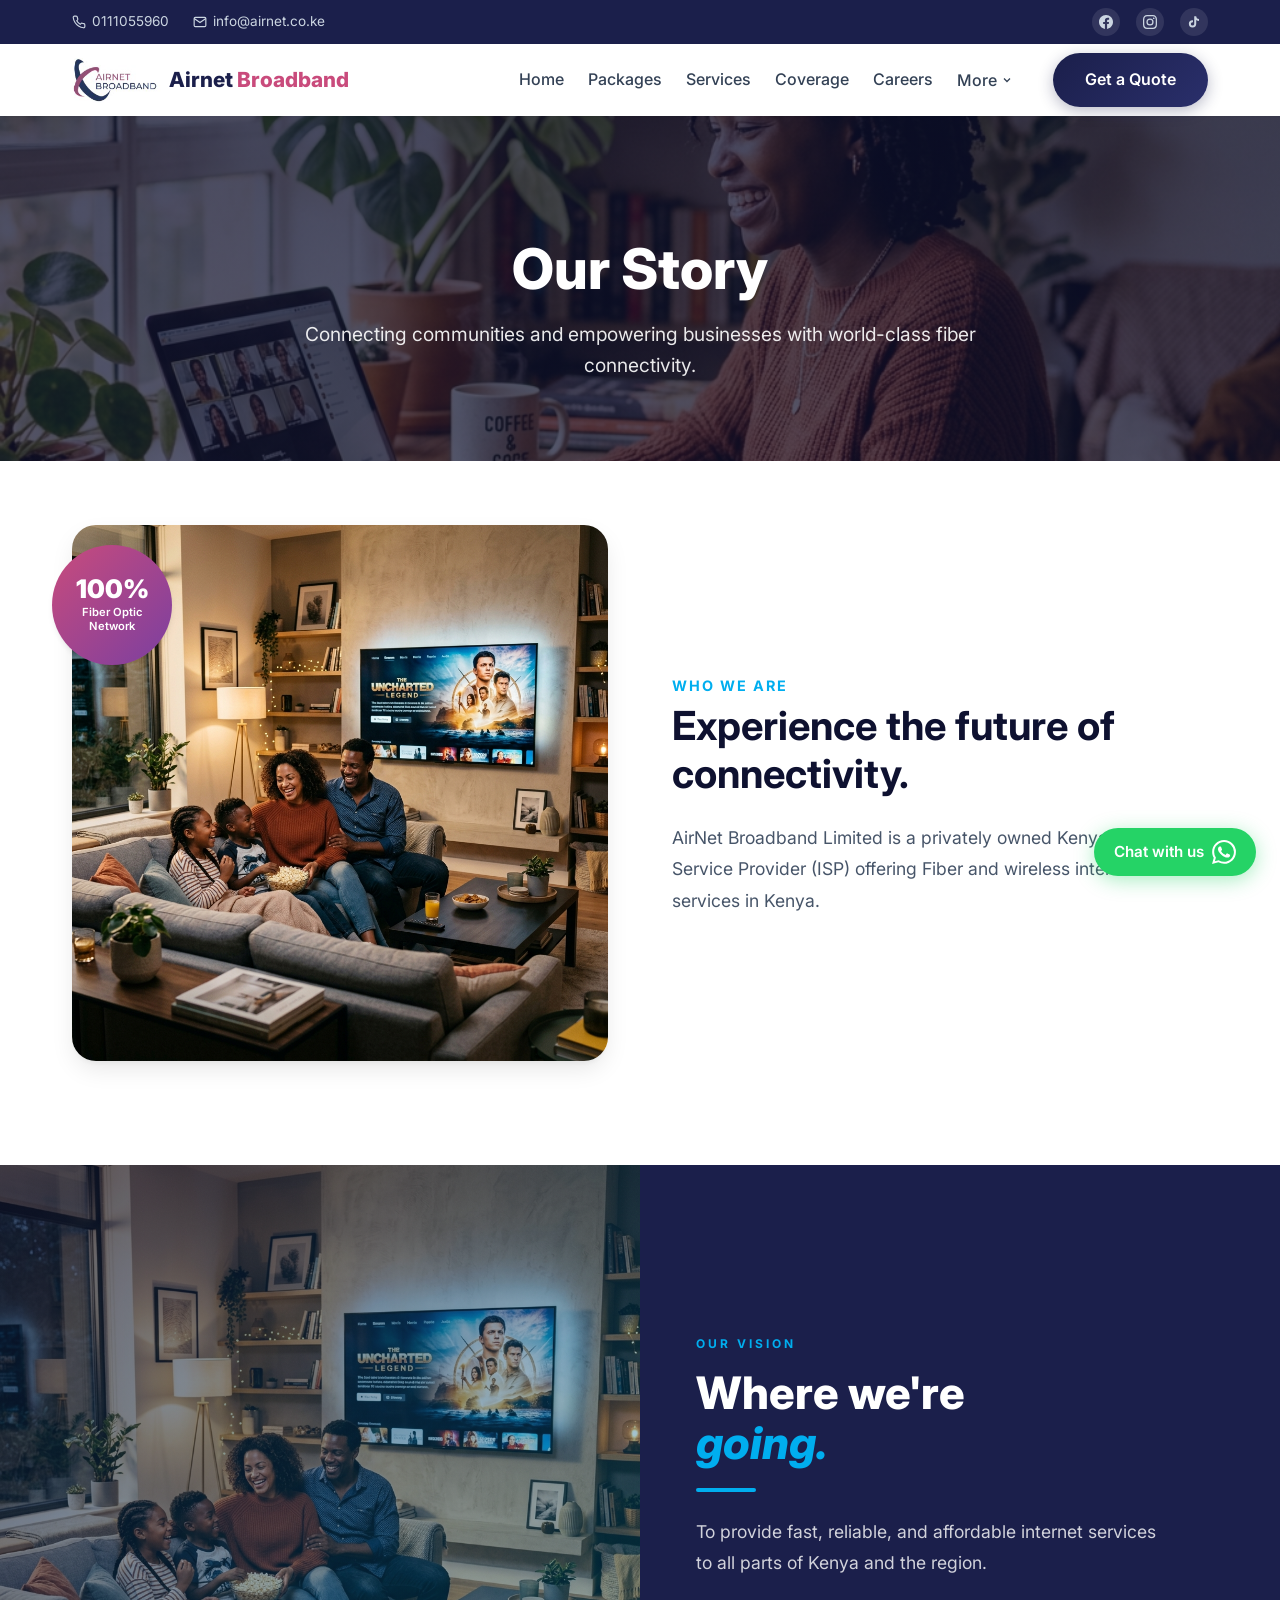
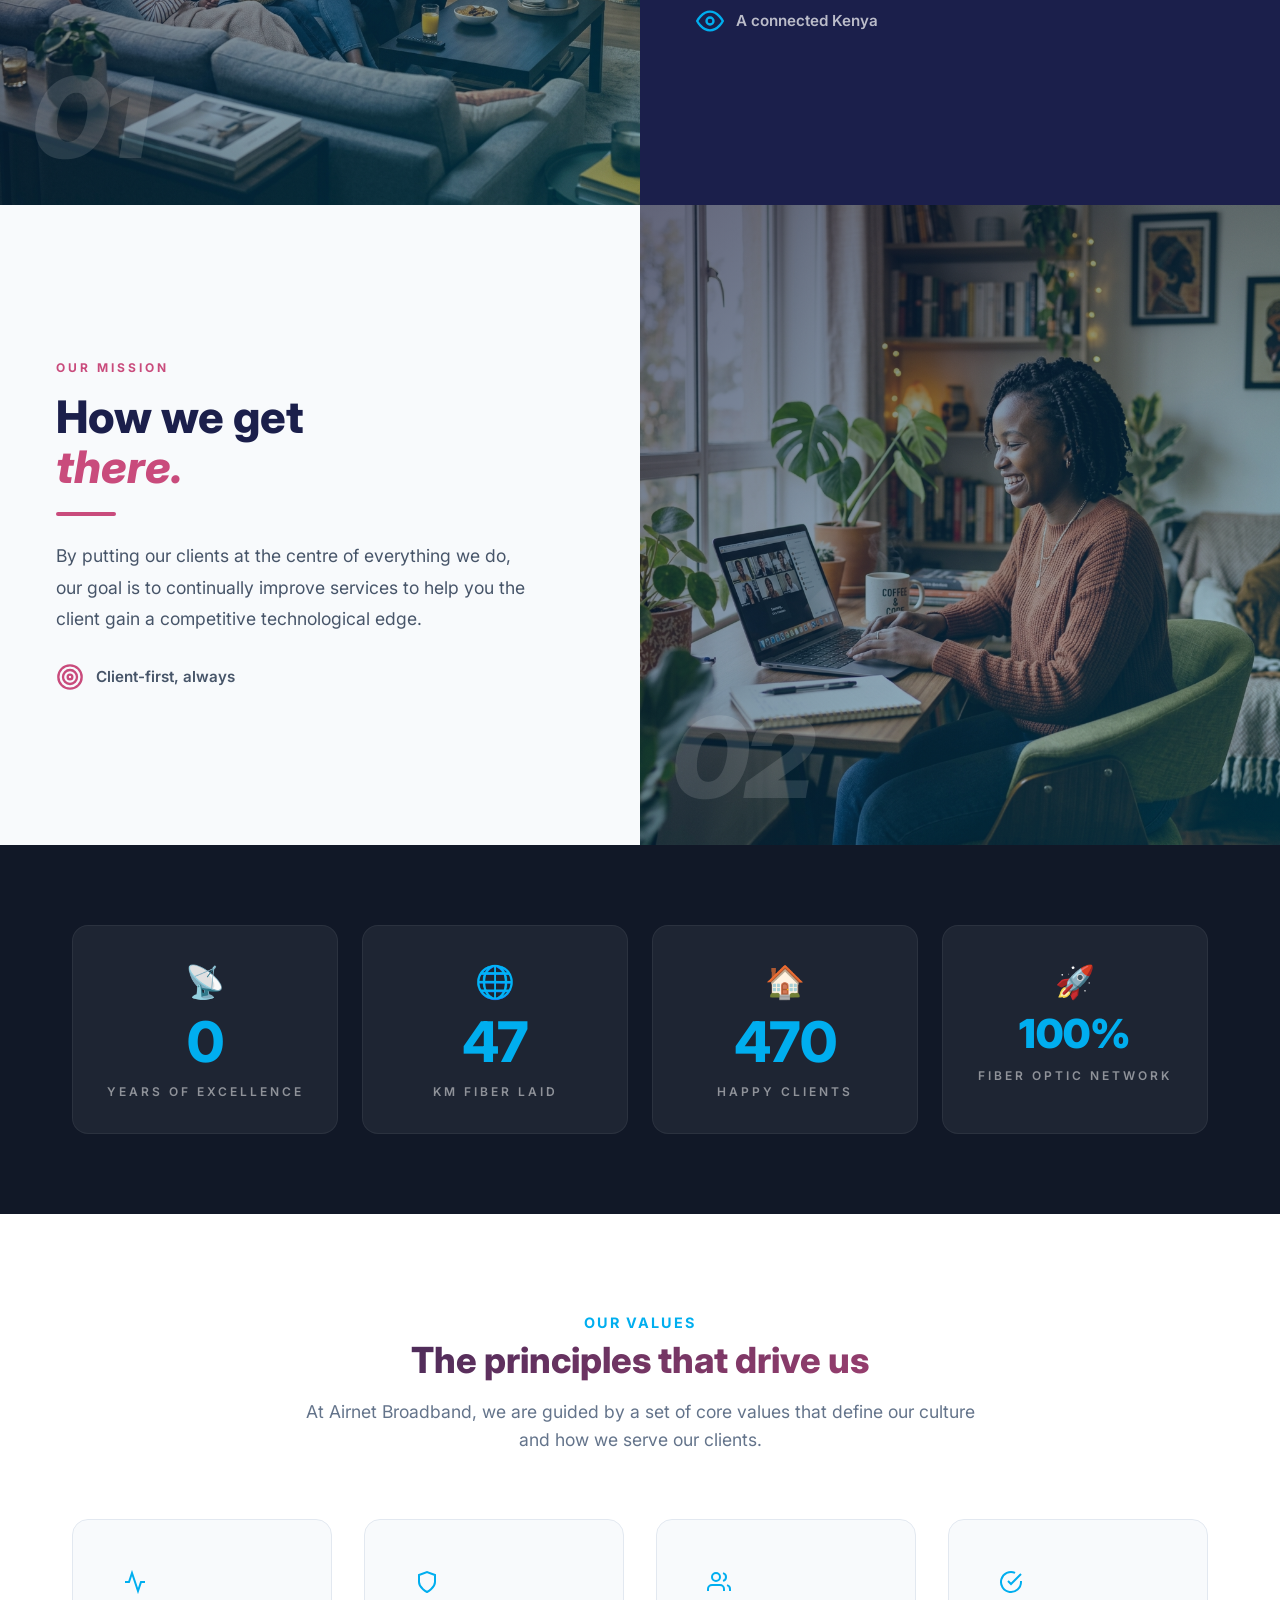
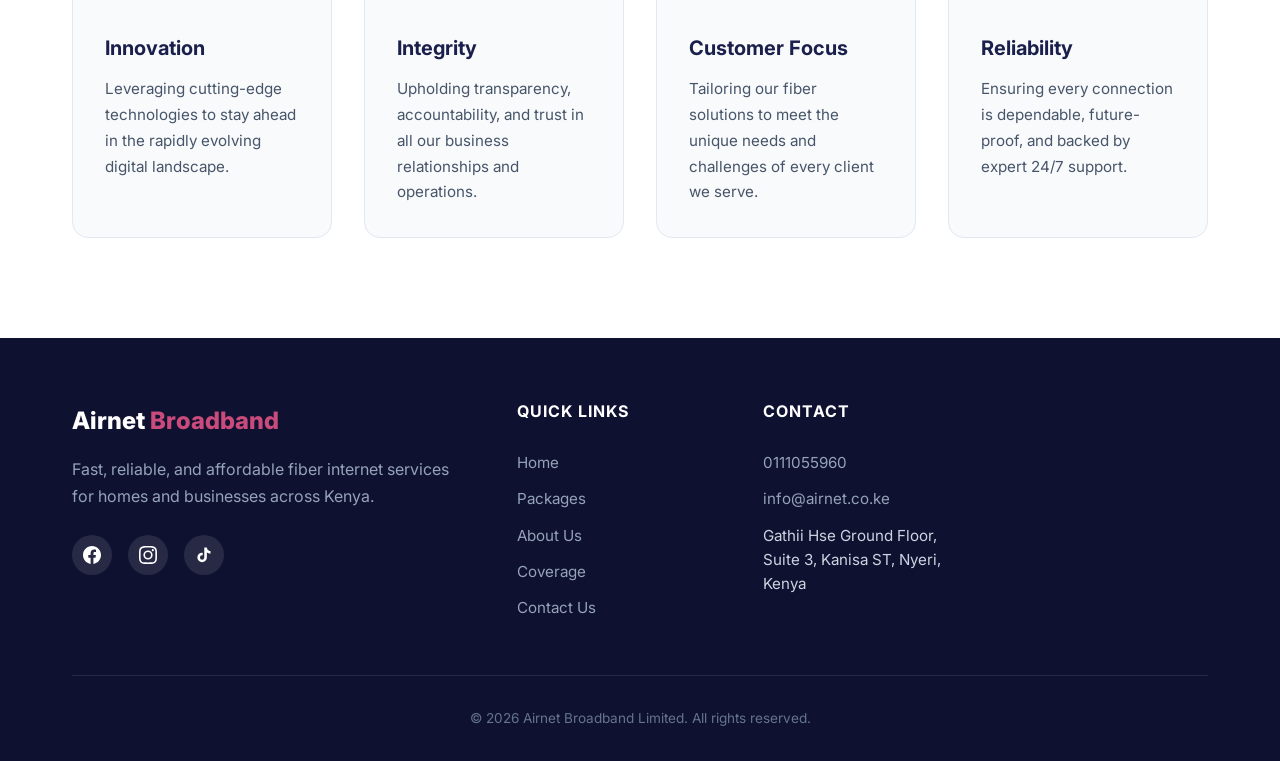
==== commit 8d3507b9: "Update HTML files to use favicon.png" ====
--- a/about.html
+++ b/about.html
@@ -6,7 +6,7 @@
   <meta name="description" content="Airnet Broadband - Fast, reliable, and affordable fiber internet services in Kenya.">
   <title>About Us | Airnet Broadband</title>
   <link rel="stylesheet" href="css/airnet-style.css?v=2">
-  <link rel="icon" type="image/png" href="assets/logo.png">
+  <link rel="icon" type="image/png" href="assets/favicon.png">
 </head>
 <body>
   <!-- Preloader -->
--- a/css/airnet-style.css
+++ b/css/airnet-style.css
@@ -391,7 +391,7 @@
 .nav-links {
   display: flex;
   align-items: center;
-  gap: var(--space-md);
+  gap: var(--space-lg);
 }
 
 .nav-links a:not(.btn) {
